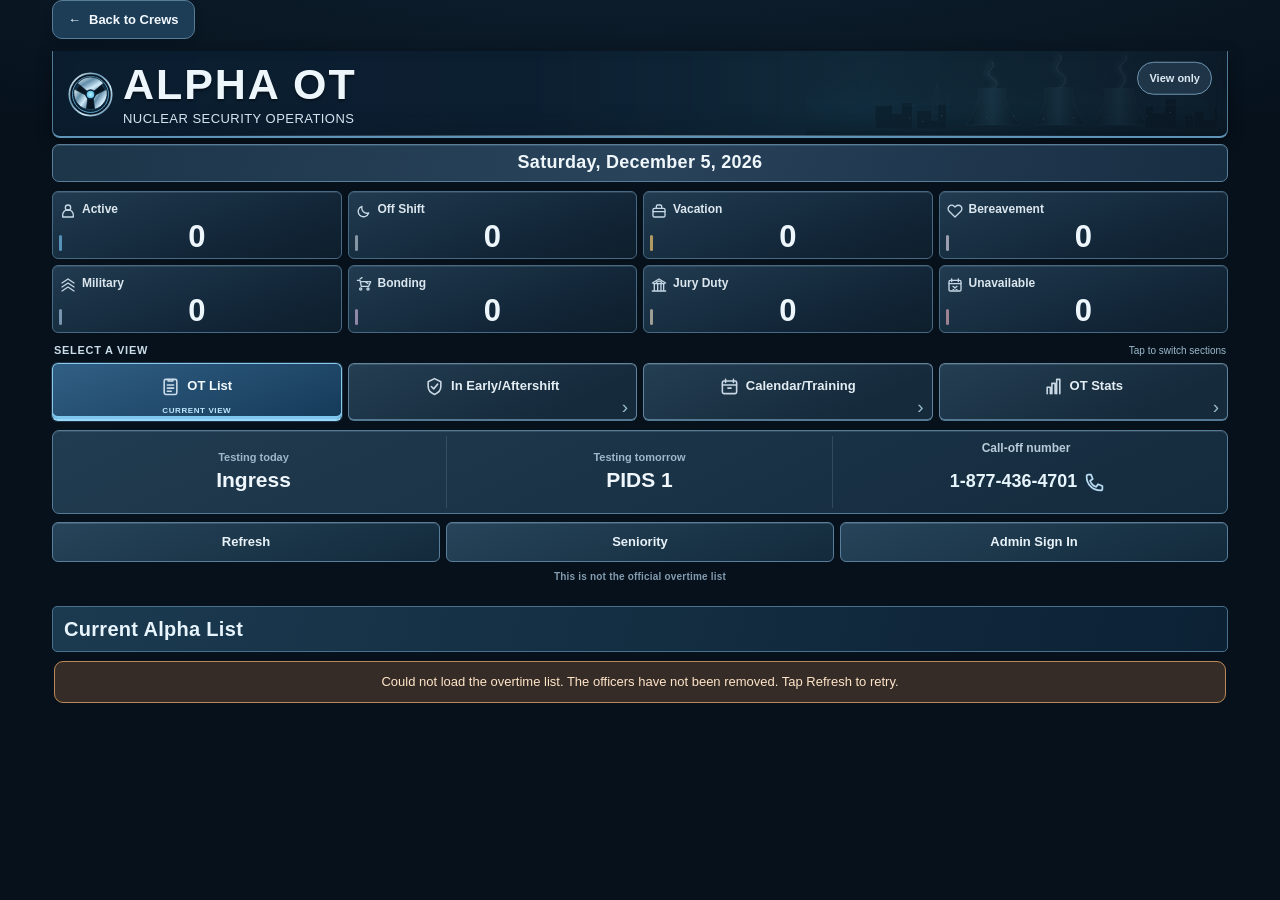
==== index.html @ 14cf7658 "Allow admin backdated full-block vacation correction from crew vacation editor" ====
<!doctype html><html lang="en"><head><meta charset="utf-8"><meta name="viewport" content="width=device-width,initial-scale=1,viewport-fit=cover"><meta http-equiv="Cache-Control" content="no-cache, no-store, must-revalidate"><meta http-equiv="Pragma" content="no-cache"><meta http-equiv="Expires" content="0"><meta name="theme-color" content="#0d141e"><meta name="color-scheme" content="dark"><meta name="apple-mobile-web-app-capable" content="yes"><meta name="apple-mobile-web-app-status-bar-style" content="black-translucent"><meta name="apple-mobile-web-app-title" content="Alpha OT"><title>Alpha OT</title><link rel="manifest" href="manifest.webmanifest?v=20261003-dark-training-v1"><link rel="icon" href="assets/favicon-32.png" type="image/png" sizes="32x32"><link rel="apple-touch-icon" href="assets/apple-touch-icon-180.png" sizes="180x180"><style>
:root{--bg:#f3f6fa;--surface:#fff;--line:#dbe3ec;--text:#172638;--muted:#64758a;--navy:#17324d;--blue:#205f91;--blue-soft:#e7f1f9;--green:#176c51;--green-soft:#e5f5ee;--amber:#916115;--amber-soft:#fff3dd;--red:#9b3540;--red-soft:#fdebed}
*{box-sizing:border-box}html{background:var(--bg)}body{margin:0;min-height:100vh;background:var(--bg);color:var(--text);font-family:-apple-system,BlinkMacSystemFont,"Segoe UI",Roboto,sans-serif;line-height:1.4}
.app{max-width:820px;margin:auto;padding:0 18px calc(56px + env(safe-area-inset-bottom))}
header{position:sticky;top:0;z-index:9;margin:0 -18px;padding:calc(17px + env(safe-area-inset-top)) 18px 15px;background:rgba(255,255,255,.96);border-bottom:1px solid var(--line);backdrop-filter:blur(14px)}
.head{display:flex;align-items:center;justify-content:space-between;gap:16px}.title,.brand{min-width:0}.brandTitle,h1{margin:0;font-size:23px;line-height:1.12;letter-spacing:-.035em;font-weight:760;color:var(--navy)}.sub{font-size:12px;color:var(--muted);margin-top:4px}.pill{flex:0 0 auto;padding:5px 10px;border:1px solid #cbdceb;border-radius:999px;background:#f0f6fb;color:#315875;font-size:12px;font-weight:650;white-space:nowrap}
.tools{display:flex;flex-wrap:wrap;gap:8px;margin-top:15px}button{border:1px solid transparent;border-radius:8px;padding:9px 13px;font-family:inherit;font-size:13px;font-weight:650;line-height:1.25;cursor:pointer;min-height:42px}button:focus-visible,input:focus-visible,select:focus-visible{outline:3px solid #82b6dd;outline-offset:2px}.dark{background:#fff;color:var(--navy);border-color:#ccd8e4}.dark:hover{background:#f2f6fa}.blue{background:var(--navy);color:white}.blue:hover{background:#244d72}.hidden{display:none!important}
.stats{display:grid;grid-template-columns:repeat(3,minmax(0,1fr));gap:10px;margin:20px 0 13px}.stat{background:var(--surface);border:1px solid var(--line);border-radius:11px;padding:13px 15px}.stat b{display:block;font-size:25px;line-height:1.15;font-weight:750;font-variant-numeric:tabular-nums}.stat span{display:block;margin-top:5px;color:var(--muted);font-size:12px;font-weight:600}
.note{margin:12px 0 19px;padding:11px 14px;background:#eaf1f7;border:1px solid #d6e3ee;border-radius:9px;color:#4d6378;font-size:13px;line-height:1.45}.section{margin:21px 2px 10px;color:#596d80;font-size:12px;font-weight:750;text-transform:uppercase;letter-spacing:.085em}
.card,.rowcard{background:var(--surface);border:1px solid var(--line);border-radius:11px;margin-bottom:9px;overflow:hidden;box-shadow:0 1px 2px #17324d0a}.main{display:grid;grid-template-columns:56px minmax(0,1fr);align-items:start;gap:14px;padding:15px}.num{width:48px;height:48px;display:grid;place-items:center;border-radius:9px;background:var(--blue-soft);color:var(--blue);font-size:20px;font-weight:750;font-variant-numeric:tabular-nums}.num.off{background:#eef1f4;color:#738292}.nameRow{display:flex;align-items:center;gap:7px;flex-wrap:wrap}.name{font-size:17px;font-weight:720;letter-spacing:-.012em}.badge{display:inline-block;padding:3px 8px;border-radius:5px;font-size:11px;font-weight:650}.active{background:var(--green-soft);color:var(--green)}.offshift,.unavailbadge{background:#eef1f4;color:#596b7a}.vacation{background:var(--amber-soft);color:var(--amber)}.powerbadge{background:#f1eaf6;color:#765583}.calledoffbadge{background:var(--red-soft);color:var(--red)}.meta{margin-top:6px;color:#45586b;font-size:13px}.date{margin-top:2px;color:var(--muted);font-size:12px}.powercard{border-left:3px solid #a885b5}.num.power{background:#f1eaf6;color:#765583}.power-ineligible,.temp-unavailable{background:#f8f9fb}.power-ineligible .name,.temp-unavailable .name{color:#627182}
.actions{padding:9px 15px;border-top:1px solid var(--line);background:#fbfcfe}.actions button{min-height:36px}.editor{display:none;padding:15px;border-top:1px solid var(--line);background:#f8fafc}.card.open .editor{display:block}label{display:block;margin:12px 0 6px;font-size:13px;font-weight:700}select,input{width:100%;padding:11px 12px;border:1px solid #c5d2df;border-radius:8px;background:#fff;color:var(--text);font-size:16px}.row,.twocol{display:flex;gap:8px;margin-top:15px}.row>*,.twocol>*{flex:1}
dialog{width:min(92vw,560px);max-height:85vh;overflow:auto;padding:0;border:1px solid var(--line);border-radius:12px;background:white;color:var(--text);box-shadow:0 20px 65px #132b4150}dialog::backdrop{background:#132b4170}.modal{padding:20px}.modal h2{margin:0 0 8px;font-size:21px}.help{color:var(--muted);font-size:13px;line-height:1.5}.error{color:var(--red);font-size:13px;margin-top:10px}.ok{color:var(--green);font-size:12px;font-weight:700}.toast{position:fixed;left:50%;bottom:24px;z-index:20;max-width:90vw;overflow:hidden;text-overflow:ellipsis;white-space:nowrap;transform:translateX(-50%);padding:10px 15px;border-radius:8px;background:var(--navy);color:#fff;box-shadow:0 8px 26px #132b4140;opacity:0;transition:opacity .2s}.toast.show{opacity:1}
@media(max-width:460px){.app{padding-left:12px;padding-right:12px}header{margin:0 -12px;padding-left:12px;padding-right:12px}.brandTitle,h1{font-size:21px}.tools{display:grid;grid-template-columns:repeat(3,minmax(0,1fr));gap:7px}.tools button{min-width:0;padding:8px 5px;font-size:12px}.stat{padding:11px 10px}.stat b{font-size:23px}.main{grid-template-columns:46px minmax(0,1fr);gap:10px;padding:13px 11px}.num{width:42px;height:42px;font-size:18px}.name{font-size:16px}}
@media(max-width:345px){.brandTitle,h1{font-size:19px}.pill{font-size:10px;padding:5px 7px}.tools button{font-size:11px}}

.activityTitle{margin-top:10px;color:var(--muted);font-size:11px;font-weight:750;text-transform:uppercase;letter-spacing:.07em}.activityLine{display:flex;gap:8px;align-items:baseline;margin-top:4px;font-size:13px}.activityLine time{flex:0 0 95px;color:var(--navy);font-weight:650}.activityLine span{color:#536476}.noActivity{margin-top:4px;color:var(--muted);font-size:13px}.scheduled{margin-top:9px;padding-top:8px;border-top:1px solid var(--line);color:var(--blue);font-size:12px;font-weight:650}.actions{display:flex;gap:8px;flex-wrap:wrap}.historyHead{display:flex;justify-content:space-between;align-items:flex-start;gap:12px}.historyHead button{flex:0 0 auto}.historyContent{max-height:53vh;overflow:auto;margin-top:15px;overscroll-behavior:contain}.historyItem{border:1px solid var(--line);border-radius:8px;padding:11px;margin-bottom:8px;background:#fafcfe;font-size:13px}.historyDate{display:flex;justify-content:space-between;align-items:center;gap:8px;margin-bottom:4px;font-weight:750;color:var(--navy)}.historyDetail{margin-top:5px;font-size:12px;color:var(--muted);line-height:1.5;overflow-wrap:anywhere}.historyContent h3{font-size:12px;text-transform:uppercase;letter-spacing:.06em;color:var(--muted);margin:17px 0 8px}.historyEmpty{padding:15px;color:var(--muted);font-size:13px}@media(max-width:460px){.activityLine{display:block}.activityLine time{display:inline;margin-right:7px}.historyHead{align-items:center}.historyHead button{padding:7px 9px}}

.reorderTools{display:flex;align-items:center;gap:5px;padding:6px 10px 0;justify-content:flex-end}.reorderTools button{min-height:32px;padding:4px 10px;font-size:13px}.dragHandle{touch-action:none;cursor:grab;min-width:90px}.dragHandle:active{cursor:grabbing}.card.dragging{opacity:.55;box-shadow:0 10px 28px #17324d33}.card.dropBefore{border-top:4px solid var(--blue)}.card.dropAfter{border-bottom:4px solid var(--blue)}.reorderTools button:disabled{opacity:.4;cursor:not-allowed}
.calloffLine{display:flex;align-items:center;flex-wrap:wrap;column-gap:9px;margin-top:8px;padding-top:6px;border-top:1px solid var(--line)}.calloffLine>a{display:inline-flex;align-items:center;min-height:44px;padding:4px 2px;color:var(--blue);font-size:15px;font-weight:750;text-decoration:underline;text-underline-offset:3px;white-space:nowrap}.calloffLine>a:focus-visible{outline:3px solid var(--blue);outline-offset:3px;border-radius:4px}

/* Centered, restrained title with a balanced right-side status badge. */
header .head{position:relative;display:flex;justify-content:center;align-items:center;min-height:48px;padding:0 90px}
header .head .title,header .head .brand{width:100%;min-width:0;text-align:center}
header .head .brandTitle{font-family:-apple-system,BlinkMacSystemFont,"Segoe UI",Roboto,sans-serif;font-size:clamp(21px,3.6vw,29px);line-height:1.15;font-weight:780;letter-spacing:-.035em;color:#e6edf7;text-wrap:balance}
header .head .sub{font-size:11px;letter-spacing:.055em;text-transform:uppercase;color:#98a9be;margin-top:5px}
header .head #topMode{position:absolute;right:0;top:50%;transform:translateY(-50%)}
@media(max-width:560px){header .head{display:flex;flex-direction:column;gap:9px;padding:0}header .head #topMode{position:static;transform:none;align-self:center}header .head .brandTitle{font-size:clamp(20px,5.2vw,25px)}}
</style><link rel="stylesheet" href="alpha-dark-v1.css"><link rel="stylesheet" href="alpha-hub-v1.css?v=20261024-testing-today-tomorrow-v2"><link rel="stylesheet" href="alpha-ieas-v1.css?v=20261106-alpha-ieas-all-status-move-v2"><link rel="stylesheet" href="alpha-ot-stats-v1.css?v=20261028-stats-v1"><link rel="stylesheet" href="alpha-ot-worked-podium-v1.css?v=20261028-worked-ytd-admin-v2"><link rel="stylesheet" href="alpha-command-v1.css?v=20261104-no-ghost-edge-v11" data-alpha-command-theme><link rel="stylesheet" href="alpha-executive-v1.css?v=20261104-clear-tabs-v2" data-alpha-executive-theme><link rel="stylesheet" href="alpha-bottom-nav-v1.css?v=20261112-crews-in-dock-v1" data-alpha-bottom-nav-theme><style>
.alpha-monthly-summary{margin:13px auto 0;padding:12px;border:1px solid var(--line);border-radius:11px;background:#0d141e45;max-width:620px}
.alpha-monthly-summary-heading{text-align:center;display:flex;flex-direction:column;align-items:center;gap:3px}
.alpha-monthly-summary-heading h2{margin:0;color:var(--text);font-size:13px;font-weight:740;letter-spacing:.015em}
#alphaMTDMonth{color:var(--muted);font-size:11px}
.alpha-monthly-metrics{display:grid;grid-template-columns:repeat(3,minmax(0,1fr));gap:8px;margin-top:11px}
.alpha-monthly-metric{padding:10px 5px;border:1px solid var(--line);border-radius:9px;background:#0d141e45;text-align:center}
.alpha-monthly-metric strong{display:block;font-size:clamp(22px,3.7vw,27px);font-weight:780;line-height:1.15;font-variant-numeric:tabular-nums;color:var(--text)}
.alpha-monthly-metric:nth-child(2) strong{color:#8ac5ed}
.alpha-monthly-metric:nth-child(3) strong{color:#a7dfca}
.alpha-monthly-metric span{display:block;margin-top:5px;font-size:10px;line-height:1.3;color:var(--muted)}
@media(max-width:420px){.alpha-monthly-summary{padding:10px}.alpha-monthly-metrics{gap:7px}.alpha-monthly-metric{padding:9px 3px}}
.removeOfficerBtn{color:#f4c8c8!important;border-color:#81484e!important;background:#342127!important}.removeOfficerBtn:hover{background:#48272e!important}
.nameChangeRow{display:flex;justify-content:flex-end;margin-top:10px;padding-top:10px;border-top:1px solid var(--line)}
.nameChangeRow button{min-height:34px;padding:6px 12px;font-size:12px;font-weight:650;background:transparent;border:1px solid var(--line);color:var(--muted);border-radius:7px}
.nameChangeRow button:hover,.nameChangeRow button:focus-visible{background:var(--raised,#f3f6fa);color:var(--text)}
#renameDlg .row{margin-top:18px}


/* Vacation scheduling: consistent with the dark OT editing surface */
.editor .vacationDayEditor{margin:13px 0 0!important;padding:13px!important;border:1px solid #52758f!important;border-radius:10px!important;background:linear-gradient(145deg,#1b3448,#13283b 85%)!important;box-shadow:inset 0 1px 0 #e4f5ff15!important;color:#eaf5fc!important}
.vacationEditorHead{display:flex;justify-content:space-between;align-items:baseline;flex-wrap:wrap;gap:3px 9px;margin:0 0 10px}
.vacationEditorHead strong{color:#eef7ff!important;font-weight:760;font-size:14px}
.vacationEditorHead small{color:#b0c9dc!important;font-weight:560;font-size:11px}
.vacationAddRow{display:flex;gap:8px;align-items:flex-end}
.editor .vacationAddRow .vacationWorkLabel{margin:0!important;min-width:0;flex:1;color:#c9deeb!important;font-size:12px!important;font-weight:670}
.editor .vacationAddRow input[type=date]{display:block;width:100%;min-width:0;height:43px;min-height:43px;margin:5px 0 0!important;padding:7px 9px!important;border:1px solid #65849b!important;border-radius:8px!important;background:#0c2132!important;color:#f5fbff!important;font-size:15px!important;color-scheme:dark}
.editor .vacationAddRow button{flex:0 0 auto;min-height:43px;height:43px;padding:8px 12px!important;border:1px solid #5996c1!important;border-radius:8px!important;background:#245e86!important;color:#fff!important;font-size:13px!important;font-weight:700!important;white-space:nowrap}
.editor .vacationAddRow button:hover{background:#3379a5!important}
.vacationEditorSection{margin:12px 0 0}
.vacationEditorSection.existing{border-top:1px solid #48677e;padding-top:10px}
.vacationSectionTitle{font-size:11px!important;font-weight:740!important;letter-spacing:.025em;color:#bad5e7!important}
.vacationPills{display:flex;flex-wrap:wrap;gap:7px;margin:7px 0 0}
.editor .vacationPill{max-width:100%;display:inline-flex;align-items:center;gap:8px;padding:5px 7px 5px 11px;border:1px solid #567b96!important;border-radius:99px!important;background:#284b64!important;color:#ecf7ff!important;font-size:12px!important;font-variant-numeric:tabular-nums}
.editor .vacationPill button{display:grid;place-items:center;flex:0 0 26px;width:26px;min-width:26px;height:26px;min-height:26px;margin:0;padding:0!important;border:0!important;border-radius:50%!important;background:#173448!important;color:#e7f5ff!important;font-size:17px!important;font-weight:500!important;line-height:1!important}
.editor .vacationPill button:hover{background:#80394a!important;color:#fff!important}
.editor .vacationEmpty{font-size:12px!important;color:#a5bdcf!important;line-height:1.45}
.editor .vacationRuleNote{margin:12px 0 0;padding:9px 10px;border-left:3px solid #73b5dc;border-radius:7px;background:#0c2132!important;color:#d0e2ef!important;font-size:12px!important;line-height:1.45}
.vacationbadge{background:#263f54;color:#d8edfa}.vacation-void{background:#132739}.vacation-void .num.off{opacity:.75}
@media(max-width:390px){.editor .vacationDayEditor{padding:10px!important}.vacationAddRow{gap:6px}.editor .vacationAddRow button{padding:7px 9px!important;font-size:12px!important}}

#authDlg .authAssistance{display:flex;gap:10px;flex-wrap:wrap;margin-top:10px}
#authDlg .authAssistance button{border:0;background:transparent;color:var(--blue,#216ca5);text-decoration:underline;text-underline-offset:2px;font-size:13px;padding:6px 0;cursor:pointer}
#accountHelpDlg .authHelpStatus{min-height:18px;font-size:13px;margin-top:12px;line-height:1.5}

/* Explicit connection state: do not imply an empty roster while loading fails. */
.rosterLoadState{margin:9px 2px 12px;padding:11px 12px;border:1px solid #52748b;border-radius:9px;
  background:#193246;color:#d4e7f5;font-size:13px;line-height:1.4;text-align:center}
.rosterLoadState[data-state="ready"]{display:none!important}
.rosterLoadState[data-state="error"]{border-color:#bb8857;background:#352c27;color:#ffe5c8}

.ojtRuleNote{padding:9px 12px;margin:9px 0;border:1px solid #527a8f;border-left:3px solid #73b9cb;background:#163247;color:#c7e4f2;font-size:12px;line-height:1.45;border-radius:7px}

/* Braidwood Security Overtime: top-of-page return navigation. */
header .crewHomeNav{display:flex;align-items:center;justify-content:flex-start;margin:0 0 12px;padding:0}
header .crewHomeLink{display:inline-flex;align-items:center;justify-content:center;gap:8px;min-height:39px;padding:9px 15px;border:1px solid #577c98;border-radius:10px;background:#1d3d57;color:#f3f9fe!important;text-decoration:none!important;font-size:13px;font-weight:750;line-height:1.2;box-shadow:0 2px 9px #0002;transition:background .15s,border-color .15s}
header .crewHomeLink:hover{background:#2a5675;border-color:#86b3cd}
header .crewHomeLink:focus-visible{outline:3px solid #98d2ef;outline-offset:3px}
@media(max-width:560px){header .crewHomeNav{justify-content:center;margin-bottom:13px}header .crewHomeLink{width:min(100%,240px)}}

/* On phones the crew selector lives in the fixed five-item bottom dock.
   Keep the original top link for desktop only. */
@media(max-width:700px){.app>header .crewHomeNav{display:none!important}}
</style></head><body><div class="app"><header><nav class="crewHomeNav" aria-label="Return to Braidwood Security Overtime"><a class="crewHomeLink" href="braidwood/"><span aria-hidden="true">←</span> Back to Crews</a></nav><div class="head"><div class="title"><div class="brand"><h1 class="brandTitle">Alpha Crew Overtime</h1><div class="sub">Overtime rotation and crew scheduling</div></div></div><div id="topMode" class="pill">View only</div></div><section class="infoHub" aria-label="Alpha OT information hub">
  <div class="hubHeading"><span id="alphaHubDate" class="hubDate" role="status" aria-live="off">Loading date…</span></div>
  <div class="hubGrid">
    <div class="hubTesting" role="group" aria-label="Today's testing">
      
      <div class="hubTestingRow"><span class="hubLabel">Testing today</span><strong id="alphaTestingType" role="status" aria-live="polite">Loading…</strong></div>
      <div class="hubTestingRow"><span class="hubLabel">Testing tomorrow</span><strong id="alphaTestingTomorrow">Loading…</strong></div>
    </div>
    <div class="hubCalloff">
      <div class="hubLabel">Call-off number</div>
      <a id="calloffPhone" href="tel:+18774364701" aria-label="Call the call-off number, 1-877-436-4701">1-877-436-4701<span aria-hidden="true">↗</span></a>
      <div class="hubDetail">Tap to call</div>
    </div>
  </div>
<div class="stats"><div class="stat"><b id="ac">0</b><span>Active</span></div><div class="stat"><b id="oc">0</b><span>Off Shift</span></div><div class="stat"><b id="vc">0</b><span>Vacation</span></div></div>
<div class="hubNotice" id="viewerNote">This is not the official overtime list</div>
<nav class="tools" aria-label="Alpha OT actions"><button class="dark" onclick="loadAll()">Refresh</button><button type="button" class="dark" onclick="openSeniority()">Seniority</button><button class="dark" id="authBtn" onclick="openAuth()">Admin Sign In</button><button class="dark hidden" id="addBtn" onclick="openNewOfficer()">+ Add Officer</button><button class="dark hidden" id="accessBtn" onclick="openAccess()">Manage Access</button><button class="dark hidden" id="signoutBtn" onclick="signOut()">Sign Out</button></nav>
</section></header><div class="section">Current Alpha List</div><div id="rosterLoadState" class="rosterLoadState" data-state="loading" role="status" aria-live="polite">Loading the live overtime list…</div><div id="list"></div></div>
<dialog id="authDlg"><div class="modal"><h2>Admin Sign In</h2><div class="help">Sign in with your Alpha OT account. New accounts start as Viewer unless an Admin promotes them.</div><label>Email</label><input id="email" type="email" autocomplete="email" placeholder="you@example.com"><label>Password</label><input id="password" type="password" autocomplete="current-password" placeholder="At least 6 characters"><div id="authMsg" class="error"></div><div class="row"><button class="dark" onclick="authDlg.close()">Cancel</button><button class="blue" onclick="signIn()">Sign In</button></div><div class="row"><button class="dark" onclick="signUp()">Create Account</button></div><div class="authAssistance"><button type="button" onclick="openAccountHelp('recover')">Forgot Password?</button><button type="button" onclick="openAccountHelp('confirmation')">Confirmation link not working?</button></div></div></dialog><dialog id="accountHelpDlg" aria-labelledby="accountHelpTitle"><div class="modal">
<h2 id="accountHelpTitle">Reset password</h2>
<p id="accountHelpDescription" class="help"></p>
<label for="accountHelpEmail">Account email</label>
<input id="accountHelpEmail" type="email" autocomplete="email" placeholder="you@example.com">
<p id="accountHelpStatus" class="authHelpStatus" role="status" aria-live="polite"></p>
<div class="row"><button type="button" class="dark" onclick="accountHelpDlg.close()">Close</button><button id="accountHelpSubmit" type="button" class="blue" onclick="sendAccountHelpLink()">Send Link</button></div>
</div></dialog>
<dialog id="addDlg"><div class="modal"><h2>Add Officer</h2><label for="newMode">Officer entry type</label><select id="newMode" onchange="syncNewOfficerForm()"><option value="Initial">New hire (Initial)</option><option value="Transfer">Transfer from another crew</option></select><label for="newName">Name</label><input id="newName" autocomplete="off"><label for="newStatus">Status</label><select id="newStatus" onchange="syncNewOfficerForm()"><option>Active</option><option>Off Shift</option></select><div id="newInitialOptions"><label for="newEvent">Starting event</label><select id="newEvent" disabled><option value="Initial" selected>Initial</option></select><label for="newDate">Date added to OT list</label><input id="newDate" type="date"><div class="help">New hires start at the bottom. New hires added together are ordered alphabetically by last name.</div></div><div id="newTransferOptions" class="hidden"><label for="newTransferEvent">Previous crew's qualifying event</label><select id="newTransferEvent"><option>Required OT</option><option>Volunteer OT</option><option>Training</option><option>Vacation Return</option></select><label for="newTransferDate">Qualifying event date</label><input id="newTransferDate" type="date"><label for="newPlacement">Place transfer relative to</label><select id="newPlacement"></select><label for="newPlacementSide">Position</label><select id="newPlacementSide"><option value="after">Directly below</option><option value="before">Directly above</option></select><label for="newTransferCall">Call number (optional)</label><input id="newTransferCall" type="number" min="1" max="9999" inputmode="numeric" placeholder="e.g. 89"><div class="help">This records the previous crew's qualifying event as a baseline only. It does not create an Alpha OT or Training assignment, and the selected placement does not drop anyone on the rotation.</div></div><div class="row"><button class="dark" onclick="addDlg.close()">Cancel</button><button class="blue" onclick="addOfficer()">Add Officer</button></div></div></dialog>
<dialog id="accessDlg"><div class="modal"><h2>Manage Access</h2><div class="help">New accounts start as Viewer. Promote only people you want to change the live overtime list.</div><div id="accessList" style="display:grid;gap:10px;margin-top:14px"></div><div id="accessMsg" class="error"></div><div class="row"><button class="dark" onclick="accessDlg.close()">Close</button></div></div></dialog><dialog id="historyDlg" aria-labelledby="historyTitle"><div class="modal"><div class="historyHead"><div><h2 id="historyTitle">60-Day History</h2><div id="historyRange" class="help"></div></div><button class="dark" onclick="historyDlg.close()">Close</button></div><label for="historyFilter">Show</label><select id="historyFilter" onchange="renderHistory()"><option value="all">All activity</option><option value="ot">OT only</option><option value="training">Training</option><option value="reversed">Reversed / canceled</option><option value="admin">Administrative changes</option></select><div id="historyContent" class="historyContent" aria-live="polite">Loading history…</div></div></dialog><dialog id="renameDlg" aria-labelledby="renameDlgTitle"><div class="modal">
<h2 id="renameDlgTitle">Change Officer Name</h2>
<p id="renameCurrentName" class="help"></p>
<label for="renameInput">New name</label><input id="renameInput" type="text" maxlength="80" autocomplete="off" spellcheck="false" onkeydown="if(event.key==='Enter'){event.preventDefault();saveOfficerName()}">
<div id="renameFeedback" class="error" role="status" aria-live="polite"></div>
<div class="row"><button type="button" class="blue" id="renameSaveBtn" onclick="saveOfficerName()">Save Name</button><button type="button" class="dark" onclick="renameDlg.close()">Cancel</button></div>
</div></dialog><div id="toast" class="toast"></div>
<script>
const APP_BUILD='20261112-switch-crews-v1';
const OT_CREW='alpha';
try{localStorage.removeItem('ot_block_target_'+OT_CREW)}catch{}
let historyOfficerId=null,historyData=null,historyNonce=0;
function clearHistory(){historyNonce++;historyOfficerId=null;historyData=null;if(historyDlg.open)historyDlg.close();historyContent.textContent='';historyRange.textContent=''}
historyDlg.addEventListener('close',()=>{historyNonce++;historyOfficerId=null;historyData=null;historyContent.textContent='' });
async function openHistory(id){if(role!=='admin')return;historyOfficerId=id;historyFilter.value='all';historyTitle.textContent='60-Day History';historyRange.textContent='';historyContent.textContent='Loading history…';historyDlg.showModal();await fetchHistory(id)}
async function fetchHistory(id){const nonce=++historyNonce,token=session?.access_token;try{let d=await api('/rest/v1/rpc/alpha_officer_history',{method:'POST',body:JSON.stringify({p_officer_id:id})});if(nonce!==historyNonce||role!=='admin'||session?.access_token!==token||historyOfficerId!==id||!historyDlg.open)return;historyData=d;historyTitle.textContent=d.name+' · 60-Day History';historyRange.textContent=d.crew+' Crew • '+fmt(d.from)+' – '+fmt(d.through);renderHistory()}catch(e){if(nonce!==historyNonce||!historyDlg.open)return;historyData=null;historyContent.textContent='Unable to load history: '+e.message}}
function stamp(s){return s?new Date(s).toLocaleString(undefined,{dateStyle:'medium',timeStyle:'short'}):'Not recorded'}
function eventLabel(e){if(e.baseline)return esc(e.action_type)+' · Baseline / imported starting record';if(e.action_type==='Volunteer OT'||e.action_type==='Required OT')return 'Recorded '+esc(e.action_type);return esc(e.action_type)}
function auditSummary(a){const before=a.before||{},after=a.after||{};if(a.action==='Manual list reorder')return `Position ${esc(before.group_position)} → ${esc(after.group_position)}${before.eligible_number&&after.eligible_number?` · Eligible #${esc(before.eligible_number)} → #${esc(after.eligible_number)}`:''}`;const fields=['status','event_date','action_type','reversed','rotation_sort_at','base_order','vacation_return_date','called_off_date','temporarily_unavailable','temporarily_unavailable_date','baseline_event_type','baseline_event_date'];let diffs=fields.filter(k=>JSON.stringify(before[k])!==JSON.stringify(after[k])).map(k=>`${k.replaceAll('_',' ')}: ${esc(String(before[k]??'—'))} → ${esc(String(after[k]??'—'))}`);return diffs.length?diffs.join('<br>'):esc(a.operation+' '+a.source)}
function renderHistory(){if(!historyData)return;let d=historyData,f=historyFilter.value,ev=(d.events||[]).filter(e=>f==='all'||(f==='ot'&&['Volunteer OT','Required OT'].includes(e.action_type))||(f==='training'&&e.action_type==='Training')||(f==='reversed'&&e.reversed)),changes=(f==='all'||f==='admin')?(d.administrative_changes||[]):[];let html='';if(f!=='admin'){html+=ev.map(e=>`<article class="historyItem"><div class="historyDate">${esc(fmt(e.event_date))}<span class="badge ${e.reversed?'calledoffbadge':'active'}">${e.reversed?'Reversed / canceled':'Valid recorded entry'}</span></div><div>${eventLabel(e)}</div>${e.reversed?`<div class="help">${esc(e.reversal_reason||'Reversed — reason not recorded')}</div>`:''}<div class="historyDetail">Entered: ${esc(stamp(e.created_at))} · By: ${esc(e.entered_by||'Not recorded')}${e.reversed?`<br>Reversed: ${esc(stamp(e.reversed_at))}`:''}</div></article>`).join('');if((f==='all'||f==='reversed')&&(d.upcoming||[]).length){let future=d.upcoming.filter(e=>f==='all'||e.reversed);if(future.length)html+='<h3>Upcoming / Scheduled</h3>'+future.map(e=>`<article class="historyItem"><div class="historyDate">${esc(fmt(e.event_date))}</div><div>${e.reversed?'Canceled assignment':'Scheduled'} • ${esc(e.action_type)}</div>${e.reversed?`<div class="help">${esc(e.reversal_reason||'Reversed — reason not recorded')}</div>`:''}</article>`).join('')}}if(changes.length){html+='<h3>Administrative changes</h3>'+changes.map(a=>`<article class="historyItem"><div class="historyDate">${esc(stamp(a.at))}</div><div>${esc(a.action||a.operation+' '+a.source)}</div><div class="historyDetail">By: ${esc(a.actor||'Not recorded')}</div><div class="historyDetail">${auditSummary(a)}</div></article>`).join('')}historyContent.innerHTML=html||'<div class="historyEmpty">No recorded activity in the last 60 days for this filter.</div>'}
const U='https://hvihhsrhoqbbhkobayhx.supabase.co',K='sb_publishable_XrolNcWigiHLyj_96h7TmA_306hd00Y';let officers=[],reorderBusy=false,drag=null,session=JSON.parse(localStorage.getItem('alpha_session')||'null'),role='viewer';const isoLocal=d=>{let y=d.getFullYear(),m=String(d.getMonth()+1).padStart(2,'0'),x=String(d.getDate()).padStart(2,'0');return y+'-'+m+'-'+x},today=()=>isoLocal(new Date()),alphaWorks=s=>{let a=Date.UTC(2026,8,12),[y,m,d]=s.split('-').map(Number),n=Math.floor((Date.UTC(y,m-1,d)-a)/86400000),i=((n%14)+14)%14;return [0,1,2,5,6,10,11].includes(i)},powerAvailability=()=>{let now=new Date(),dow=now.getDay(),delta=dow===6?-1:dow===0?-2:5-dow,friday=new Date(now.getFullYear(),now.getMonth(),now.getDate()+delta),sat=new Date(friday.getFullYear(),friday.getMonth(),friday.getDate()+1),sun=new Date(friday.getFullYear(),friday.getMonth(),friday.getDate()+2),weekendAlphaWorks=alphaWorks(isoLocal(sat))||alphaWorks(isoLocal(sun));return weekendAlphaWorks?{label:'Available: Friday only',available:true}:{label:'Available: Friday, Saturday & Sunday',available:true}},eligible=o=>{let tempUnavailable=o.temporarily_unavailable&&o.temporarily_unavailable_date===today();if(o.status!=='Active'||tempUnavailable||o.vacation_unavailable)return false;if(o.crew==='Power')return powerAvailability().available;return true},fmt=s=>{if(!s)return'';let[y,m,d]=s.split('-').map(Number);return new Date(y,m-1,d).toLocaleDateString(undefined,{month:'short',day:'numeric',year:'numeric'})},esc=s=>String(s??'').replace(/[&<>"']/g,c=>({'&':'&amp;','<':'&lt;','>':'&gt;','"':'&quot;',"'":'&#039;'}[c]));function openSeniority(){window.location.assign('https://morrissey529-ship-it.github.io/Alphaot/seniority.html')}function toast(m){let t=document.getElementById('toast');t.textContent=m;t.classList.add('show');clearTimeout(window.tt);window.tt=setTimeout(()=>t.classList.remove('show'),2200)}function headers(auth=true){let h={'apikey':K,'Content-Type':'application/json'};h.Authorization='Bearer '+(auth&&session?.access_token?session.access_token:K);return h}async function api(path,opt={}){let r=await fetch(U+path,{...opt,headers:{...headers(opt.auth!==false),...(opt.headers||{})}}),txt=await r.text(),data;try{data=txt?JSON.parse(txt):null}catch{data=txt}if(!r.ok)throw new Error(data?.msg||data?.message||data?.error_description||data?.hint||('HTTP '+r.status));return data}async function loadRole(){let oldRole=role;role='viewer';if(!session?.access_token)return refreshMode();try{let p=await api('/rest/v1/profiles?select=role&id=eq.'+encodeURIComponent(session.user.id));if(p?.[0]?.role)role=p[0].role}catch(e){session=null;localStorage.removeItem('alpha_session')}refreshMode();if(oldRole!==role)render()}
function otShiftISO(iso,n){
 const d=new Date(iso+'T12:00:00Z');
 d.setUTCDate(d.getUTCDate()+n);
 return d.toISOString().slice(0,10);
}
// OT numbering automatically references the next off-duty block.
function automaticOTTargetDate(){
 for(let offset=0;offset<14;offset++){
   const candidate=otShiftISO(today(),offset);
   if(!alphaWorks(candidate))return candidate;
 }
 return today();
}
function getOTTargetDate(){return automaticOTTargetDate();}

function refreshMode(){if(role!=='admin')clearHistory();let edit=role==='admin'||role==='editor';topMode.textContent=role==='admin'?'Admin':role==='editor'?'Editor':'View only';authBtn.classList.toggle('hidden',!!session);signoutBtn.classList.toggle('hidden',!session);addBtn.classList.toggle('hidden',role!=='admin');accessBtn.classList.toggle('hidden',role!=='admin');viewerNote.textContent=role==='admin'&&!navigator.onLine?'Offline — connect to save a reorder.':edit?'You are signed in as '+role+'. Changes save to the shared live list.':'This is not the official overtime list'}function openAuth(){authMsg.textContent='';authDlg.showModal()}
const ACCOUNT_EMAIL_CALLBACK="https://morrissey529-ship-it.github.io/Alphaot/account.html";
let accountHelpMode='recover';
function openAccountHelp(mode){
 accountHelpMode=mode==='confirmation'?'confirmation':'recover';
 const dlg=document.getElementById('accountHelpDlg');
 document.getElementById('accountHelpTitle').textContent=accountHelpMode==='recover'?'Forgot Password':'Resend Confirmation Email';
 document.getElementById('accountHelpDescription').textContent=accountHelpMode==='recover'
   ?'Enter the email used to register. You will receive a secure link to choose a new password.'
   :'If the original confirmation link failed or expired, request a new one. If your account is already confirmed, use Forgot Password instead.';
 document.getElementById('accountHelpEmail').value=document.getElementById('email').value.trim();
 document.getElementById('accountHelpStatus').textContent='';
 document.getElementById('accountHelpSubmit').disabled=false;
 if(document.getElementById('authDlg').open)document.getElementById('authDlg').close();
 dlg.showModal();
 document.getElementById('accountHelpEmail').focus();
}
async function sendAccountHelpLink(){
 const dlg=document.getElementById('accountHelpDlg');
 if(!dlg.open)return;
 const inp=document.getElementById('accountHelpEmail');
 const msg=document.getElementById('accountHelpStatus');
 const btn=document.getElementById('accountHelpSubmit');
 const e=inp.value.trim();
 if(!e||!inp.checkValidity()){msg.textContent='Enter a valid email address.';return}
 if(btn.disabled)return;btn.disabled=true;msg.textContent='Requesting secure email…';
 try{
   const endpoint=accountHelpMode==='recover'?'/auth/v1/recover':'/auth/v1/resend';
   const payload=accountHelpMode==='recover'?{email:e}:{email:e,type:'signup'};
   await api(endpoint+'?redirect_to='+encodeURIComponent(ACCOUNT_EMAIL_CALLBACK),
     {method:'POST',auth:false,body:JSON.stringify(payload)});
   msg.textContent=accountHelpMode==='recover'
     ?'If this email has an account, check for a password-reset link. Use the newest link once.'
     :'If confirmation is still needed, check for a new confirmation email. Use the newest link once.';
 }catch(err){
   const s=String(err?.message||'Unable to send email');
   msg.textContent=/rate limit|too many/i.test(s)?'Too many requests. Try again later.'
     :accountHelpMode==='confirmation'&&/already|confirm/i.test(s)
       ?'This account may already be confirmed. Use Forgot Password to get access.'
       :'Could not send the link: '+s;
 }finally{btn.disabled=false}
}

async function signUp(){authMsg.textContent='';try{let d=await api('/auth/v1/signup?redirect_to='+encodeURIComponent(ACCOUNT_EMAIL_CALLBACK),{method:'POST',auth:false,body:JSON.stringify({email:email.value.trim(),password:password.value})});if(d.access_token){session=d;localStorage.setItem('alpha_session',JSON.stringify(session));authDlg.close();await loadRole();await loadAll();toast('Account created')}else{authMsg.textContent='Account created. Check your email to confirm it, then come back and sign in. New accounts start as Viewer.'}}catch(e){authMsg.textContent=e.message}}async function signIn(){authMsg.textContent='';try{let d=await api('/auth/v1/token?grant_type=password',{method:'POST',auth:false,body:JSON.stringify({email:email.value.trim(),password:password.value})});session=d;localStorage.setItem('alpha_session',JSON.stringify(session));authDlg.close();await loadRole();await loadAll();toast('Signed in')}catch(e){authMsg.textContent=e.message}}function signOut(){clearHistory();session=null;role='viewer';localStorage.removeItem('alpha_session');refreshMode();render();loadAll();toast('Signed out')}let rosterRequest=null;
let rosterLoaded=false;
let vacationCheckBusy=false;
let vacationCheckAttemptAt=0;
function rosterLoadingState(state){
 const el=document.getElementById('rosterLoadState');
 if(!el)return;
 el.dataset.state=state;
 if(state==='loading'){
   el.textContent='Loading the live overtime list…';
 }else if(state==='error'){
   el.textContent=rosterLoaded
     ?'Connection interrupted. Showing the last loaded list; tap Refresh to retry.'
     :'Could not load the overtime list. The officers have not been removed. Tap Refresh to retry.';
 }else{
   el.textContent='';
 }
 if(!rosterLoaded&&(state==='loading'||state==='error')){
   for(const id of ['ac','oc','vc','bc','mc','bnc','jc','uc']){
     const node=document.getElementById(id);
     if(node)node.textContent='—';
   }
 }
}
function runVacationCheckAfterRoster(){
 // A completed vacation block needs processing only once per day per browser.
 // Never hold the read-only roster behind this potentially slow write operation.
 if(vacationCheckBusy||!rosterLoaded)return;
 const key='ot_vacation_processed_'+OT_CREW+'_'+today();
 try{if(localStorage.getItem(key)==='done')return}catch{}
 if(Date.now()-vacationCheckAttemptAt<15*60*1000)return;
 vacationCheckAttemptAt=Date.now();
 vacationCheckBusy=true;
 api('/rest/v1/rpc/process_vacation_returns',{method:'POST',auth:false,body:'{}'})
 .then(result=>{
   try{localStorage.setItem(key,'done')}catch{}
   // Full-block drops need an immediate refresh. Other automatic status
   // changes will appear on the existing 30-second auto-refresh.
   if(Number(result)>0&&!document.hidden)loadAll();
 })
 .catch(()=>{/* Retry later; do not hide an otherwise valid roster. */})
 .finally(()=>{vacationCheckBusy=false});
}
async function loadAll(){
 if(reorderBusy||drag)return;
 if(rosterRequest)return rosterRequest;
 if(!rosterLoaded)rosterLoadingState('loading');
 rosterRequest=(async()=>{
   try{
     // A stalled cellular or server request must not hold the roster in
     // "Loading…" forever. Previous successful data is kept on refresh failure.
     const controller=new AbortController();
     const timeout=setTimeout(()=>controller.abort(),15000);
     let fresh;
     try{
       fresh=await api('/rest/v1/rpc/alpha_list_summary_for_block',{
         method:'POST',auth:true,body:JSON.stringify({p_target_date:getOTTargetDate()}),
         signal:controller.signal
       });
     }finally{
       clearTimeout(timeout);
     }
     if(!Array.isArray(fresh))throw Error('Invalid overtime list response');
     officers=fresh;
     rosterLoaded=true;
     render();
     rosterLoadingState('ready');
     if(historyDlg.open&&historyOfficerId&&role==='admin'){
       try{await fetchHistory(historyOfficerId)}catch{/* History errors must not hide the OT list. */}
     }
   }catch(error){
     rosterLoadingState('error');
     // Preserve any previously loaded roster instead of replacing it with zeroes.
     console.warn('OT list unavailable:',error?.name==='AbortError'?'The request timed out':String(error?.message||error));
   }
 })();
 try{await rosterRequest}finally{rosterRequest=null}
 if(rosterLoaded)runVacationCheckAfterRoster();
}
function recentHTML(o){let items=o.recent_activity||[];if(!items.length)return '<div class="noActivity">No recorded activity</div>';return items.map(x=>`<div class="activityLine"><time>${esc(fmt(x.date))}</time><span>${esc((x.types||[]).join(' · '))}</span></div>`).join('')}
function render(){let act=officers.filter(o=>o.status==='Active'),vac=officers.filter(o=>o.status==='Vacation'),off=officers.filter(o=>o.status!=='Active'&&o.status!=='Vacation');list.innerHTML='';let n=0,edit=role==='admin'||role==='editor';for(let o of officers){let el=eligible(o),idx=officers.indexOf(o),canUp=validMove(idx,idx-1),canDown=validMove(idx,idx+1);if(el)n++;let tempUnavailable=o.temporarily_unavailable&&o.temporarily_unavailable_date===today();let futureVacation=!!o.vacation_unavailable;let isPower=o.crew==='Power',pAvail=isPower?powerAvailability():null,cls=o.status==='Active'?'active':o.status==='Vacation'?'vacation':'offshift';let statusLine=o.status==='OJT'?'On-the-job training · unavailable for OT / IE-AS':(o.status==='Active'&&o.display_event_type==='Initial'?'Initial · at the bottom of the eligible rotation':(o.status==='Vacation'&&o.vacation_return_date?'Vacation • returns '+fmt(o.vacation_return_date):(futureVacation&&o.status==='Active'?'Not eligible for the next OT / IE-AS block':(isPower&&o.status==='Active'?pAvail.label:''))));let c=document.createElement('div');c.className='card'+(isPower?' powercard':'')+(isPower&&o.status==='Active'&&!el&&!tempUnavailable?' power-ineligible':'')+(tempUnavailable?' temp-unavailable':'')+(futureVacation?' vacation-void':'');c.id='c-'+o.id;c.dataset.id=o.id;c.innerHTML=`${role==='admin'&&(canUp||canDown)?`<div class="reorderTools"><button type="button" class="dark" aria-label="Move ${esc(o.name)} up" ${!canUp||!navigator.onLine?'disabled':''} onclick="moveStep('${o.id}',-1)">↑</button><button type="button" class="dark" aria-label="Move ${esc(o.name)} down" ${!canDown||!navigator.onLine?'disabled':''} onclick="moveStep('${o.id}',1)">↓</button><button type="button" class="dark dragHandle" aria-label="Drag ${esc(o.name)} to reorder" ${!navigator.onLine?'disabled':''} onpointerdown="startDrag(event,'${o.id}')">☰ Move</button></div>`:''}<div class="main"><div class="num ${el?'':'off'} ${isPower?'power':''}">${el?n:'–'}</div><div><div class="nameRow"><div class="name">${esc(o.name)}</div>${isPower?`<div class="badge powerbadge">Power Crew</div>`:''}${tempUnavailable?`<div class="badge unavailbadge">Unavailable Today</div>`:''}${futureVacation?`<div class="badge vacationbadge">Upcoming Vacation</div>`:''}${o.called_off_date?`<div class="badge calledoffbadge">Called Off ${o.called_off_event_type==='Training'?'Training':'OT'} Day • ${esc(fmt(o.called_off_date))}</div>`:''}<div class="badge ${cls}">${esc(o.status)}</div></div>${statusLine?`<div class="meta">${esc(statusLine)}</div>`:''}<div class="activityTitle">Recent Activity</div>${recentHTML(o)}${o.upcoming?`<div class="scheduled">Scheduled • ${esc(fmt(o.upcoming.date))} — ${esc(o.upcoming.type)}</div>`:''}</div></div>${edit?`<div class="actions"><button class="dark" onclick="toggle('${o.id}')">Update Officer</button>${role==='admin'?`<button class="dark" onclick="openHistory('${o.id}')">60-Day History</button><button type="button" class="dark removeOfficerBtn" onclick="removeOfficer('${o.id}')">Remove Officer</button>`:''}</div><div class="editor"><label>Action / Status</label><select id="a-${o.id}" onchange="chg('${o.id}')">${['Active','Off Shift','OJT','Vacation','Military','Bonding','Jury Duty','Unavailable Today','Volunteer OT','Required OT','Training','Called Off','Undo OT'].map(x=>`<option>${x}</option>`).join('')}</select><div id="ojt-note-${o.id}" class="ojtRuleNote hidden" role="note"></div><div id="dw-${o.id}"><label>Date</label><input type="date" id="d-${o.id}" value="${today()}"></div><div id="vac-${o.id}" class="vacationDayEditor hidden">
<div class="vacationEditorHead"><strong>Vacation workdays</strong><small>Current or past scheduled shifts</small></div>
<div class="vacationAddRow"><label for="vac-day-${o.id}" class="vacationWorkLabel">Workday<input id="vac-day-${o.id}" type="date" value="${today()}" aria-label="Vacation workday"></label><button type="button" onclick="addVacationDay('${o.id}')">+ Add Day</button></div>
<div class="vacationEditorSection"><div class="vacationSectionTitle">Days to save</div><div id="vac-selected-${o.id}" class="vacationPills" aria-live="polite"><span class="vacationEmpty">No new days selected</span></div></div>
<div class="vacationEditorSection existing"><div class="vacationSectionTitle">Already scheduled</div><div class="vacationPills">${Array.isArray(o.vacation_days)&&o.vacation_days.length?o.vacation_days.map(day=>`<span class="vacationPill">${esc(fmt(day))}<button type="button" title="Remove ${esc(day)} vacation day" aria-label="Remove ${esc(day)} vacation day" onclick="cancelVacationDay('${o.id}','${day}')">×</button></span>`).join(''):'<span class="vacationEmpty">No vacation days recorded</span>'}</div></div>
<p class="vacationRuleNote">Admins can add past vacation dates (up to one year). A completed full 2- or 3-day work block creates one correctly dated Vacation Return drop automatically. Partial blocks never drop. Existing OT activity stays intact. Past dates require admin access and cannot be removed with the standard day-cancel button.</p>
</div><div class="row"><button class="blue" onclick="apply('${o.id}')">Save</button><button class="dark" onclick="toggle('${o.id}',false)">Cancel</button></div>${role==='admin'?`<div class="nameChangeRow"><button type="button" onclick="openNameEditor('${o.id}')">Change Name</button></div>`:''}</div>`:''}`;list.appendChild(c)}ac.textContent=act.length;oc.textContent=off.length;vc.textContent=vac.length;refreshMode()}
function sameGroup(a,b){return a&&b&&a.crew===b.crew&&a.status===b.status}
function validMove(i,j){let a=officers[i],b=officers[j];return sameGroup(a,b)&&officers.slice(Math.min(i,j),Math.max(i,j)+1).every(x=>sameGroup(a,x))}
function moveStep(id,direction){if(role!=='admin'||reorderBusy||drag)return;let i=officers.findIndex(o=>o.id===id),j=i+direction;if(!validMove(i,j))return toast('Move within one crew and status section');saveMove(id,officers[j].id,direction<0?'before':'after')}
async function saveMove(id,anchor,placement){if(role!=='admin'||reorderBusy||!navigator.onLine)return toast('A connection and Admin access are required to save order');let i=officers.findIndex(o=>o.id===id),j=officers.findIndex(o=>o.id===anchor);if(!validMove(i,j))return toast('Move within one crew and status section');let destination=j+(placement==='after'?1:0);if(i<destination)destination--;if(destination===i)return;let revision=officers[0]?.revision;reorderBusy=true;let previous=officers.slice();officers.splice(i,1);officers.splice(destination,0,previous[i]);render();try{let result=await api('/rest/v1/rpc/alpha_manual_reorder',{method:'POST',body:JSON.stringify({p_officer_id:id,p_anchor_id:anchor,p_placement:placement,p_expected_revision:revision})});reorderBusy=false;await loadAll();if(result.saved)toast('Order saved')}catch(e){reorderBusy=false;officers=previous;render();await loadAll();toast(navigator.onLine?e.message:'A connection is required to reorder')} }
function clearDrag(){if(!drag)return;cancelAnimationFrame(drag.frame);document.querySelectorAll('.dragging,.dropBefore,.dropAfter').forEach(c=>c.classList.remove('dragging','dropBefore','dropAfter'));drag=null}
function startDrag(e,id){if(role!=='admin'||reorderBusy||!navigator.onLine){toast('A connection is required to reorder');return}if(e.button!==0&&e.pointerType==='mouse')return;e.preventDefault();let handle=e.currentTarget;handle.setPointerCapture(e.pointerId);drag={id,handle,target:null,placement:null,x:e.clientX,y:e.clientY,frame:null};document.getElementById('c-'+id).classList.add('dragging');handle.addEventListener('pointermove',dragMove);handle.addEventListener('pointerup',dragEnd,{once:true});handle.addEventListener('pointercancel',dragCancel,{once:true});autoScroll()}
function dragMove(e){if(!drag)return;drag.x=e.clientX;drag.y=e.clientY;document.querySelectorAll('.dropBefore,.dropAfter').forEach(c=>c.classList.remove('dropBefore','dropAfter'));let under=document.elementFromPoint(e.clientX,e.clientY)?.closest('.card'),src=officers.find(o=>o.id===drag.id),target=officers.find(o=>o.id===under?.dataset.id);drag.target=null;if(!target||!validMove(officers.indexOf(src),officers.indexOf(target))||src.id===target.id)return;drag.target=target.id;drag.placement=e.clientY<under.getBoundingClientRect().top+under.offsetHeight/2?'before':'after';under.classList.add(drag.placement==='before'?'dropBefore':'dropAfter')}
function autoScroll(){if(!drag)return;let edge=75,y=drag.y,h=window.innerHeight;if(y<edge)window.scrollBy(0,-Math.ceil((edge-y)/7));else if(y>h-edge)window.scrollBy(0,Math.ceil((y-h+edge)/7));if(drag.target)dragMove({clientX:drag.x,clientY:drag.y});drag.frame=requestAnimationFrame(autoScroll)}
function dragEnd(e){if(!drag)return;dragMove(e);let {id,target,placement,handle}=drag;handle.removeEventListener('pointermove',dragMove);clearDrag();if(target)saveMove(id,target,placement)}
function dragCancel(){if(!drag)return;drag.handle.removeEventListener('pointermove',dragMove);clearDrag()}
function toggle(id,f){document.querySelectorAll('.card.open').forEach(x=>{if(x.id!=='c-'+id)x.classList.remove('open')});let c=document.getElementById('c-'+id);f===false?c.classList.remove('open'):c.classList.toggle('open');if(c.classList.contains('open'))chg(id)}const selectedVacationDays=new Map();
function renderVacationSelection(id){
 const area=document.getElementById('vac-selected-'+id);
 if(!area)return;
 const days=Array.from(selectedVacationDays.get(id)||[]).sort();
 area.innerHTML=days.length?days.map(day=>`<span class="vacationPill">${esc(fmt(day))}<button type="button" title="Remove selected day" onclick="removeSelectedVacationDay('${id}','${day}')">×</button></span>`).join(''):'<span class="vacationEmpty">No new days selected</span>';
}
function addVacationDay(id){
 const date=document.getElementById('vac-day-'+id)?.value;
 const officer=officers.find(x=>x.id===id);
 if(!date||!/^\d{4}-\d{2}-\d{2}$/.test(date))return toast('Choose a valid vacation date');
 if(officer?.crew==='Power')return toast('Power Crew uses a separate schedule; vacation booking here is for Alpha/Bravo/Charlie/Delta');
 if(date<otShiftISO(today(),-365)||date>otShiftISO(today(),365))
   return toast('Choose a vacation date within one year of today');
 if(date<today()&&role!=='admin')
   return toast('Admin access required for past vacation corrections');
 if(!alphaWorks(date))return toast('Choose a scheduled workday for this crew');
 const days=selectedVacationDays.get(id)||new Set();
 if(days.has(date)||officer?.vacation_days?.includes(date))return toast('Vacation day already selected or scheduled');
 days.add(date);
 selectedVacationDays.set(id,days);
 renderVacationSelection(id);
}
function removeSelectedVacationDay(id,date){
 const days=selectedVacationDays.get(id);
 if(days){days.delete(date);renderVacationSelection(id);}
}
async function cancelVacationDay(id,date){
 if(role!=='admin'&&role!=='editor')return toast('Admin or Editor sign-in required');
 const officer=officers.find(o=>o.id===id);
 if(!officer||!confirm('Remove '+fmt(date)+' from '+officer.name+'\u2019s vacation days? This also corrects any resulting vacation drop.'))return;
 try{
   const revision=officers[0]?.revision;
   if(date<today())return toast('Past vacation days cannot be cancelled here. Use the administrative correction process.');
   await api('/rest/v1/rpc/alpha_set_vacation_days_auth',{
     method:'POST',body:JSON.stringify({
       p_officer_id:id,p_window_start:date,p_window_end:date,p_days:[],
       p_expected_revision:revision==null?null:Number(revision)
     })
   });
   toast('Vacation day removed');await loadAll();
 }catch(e){toast(e.message)}
}
function chg(id){
 const a=document.getElementById('a-'+id).value;
 document.getElementById('vac-'+id).classList.toggle('hidden',a!=='Vacation');
 document.getElementById('dw-'+id).classList.toggle('hidden',a==='Vacation'||['Active','Off Shift','OJT','Military','Bonding','Jury Duty','Unavailable Today'].includes(a));
 const officer=officers.find(o=>o.id===id);
 const note=document.getElementById('ojt-note-'+id);
 if(note){
   const isCompletion=a==='Active'&&officer?.status==='OJT';
   const isStarting=a==='OJT';
   note.classList.toggle('hidden',!(isCompletion||isStarting));
   note.textContent=isStarting
     ?'OJT officers remain unnumbered and cannot be assigned overtime, Training or IE/AS.'
     :'Completing OJT puts this officer into the rotation as Initial, at the bottom of OT and IE/AS.';
 }
 if(a==='Vacation')renderVacationSelection(id);
 if((a==='Volunteer OT'||a==='Required OT')&&document.getElementById('d-'+id))document.getElementById('d-'+id).value=getOTTargetDate();
}
async function apply(id){
 try{
   const a=document.getElementById('a-'+id).value;
   const d=document.getElementById('d-'+id)?.value||today();
   const r=officers[0]?.revision;
   if(a==='Vacation'){
     const dates=Array.from(selectedVacationDays.get(id)||[]).sort();
     if(!dates.length)return toast('Add the scheduled vacation workdays first');
     const historical=dates.some(day=>day<today());
     if(historical&&role!=='admin')return toast('Admin access required to save past vacation dates');
     const start=dates[0],end=dates[dates.length-1];
     if((Date.parse(end+'T12:00:00Z')-Date.parse(start+'T12:00:00Z'))/86400000>55)
       return toast('Select vacation days within one 56-day window');
     const officer=officers.find(x=>x.id===id);
     const existing=(officer?.vacation_days||[]).filter(x=>x>=start&&x<=end);
     const merged=Array.from(new Set([...existing,...dates])).sort();
     if(historical&&!confirm('Add past vacation dates for '+officer.name+'?\n\nCompleted full work blocks will receive their original Vacation Return date, and OT positions will be recalculated. Partial blocks do not drop.\n\nContinue?'))return;
     const result=await api('/rest/v1/rpc/alpha_set_vacation_days_auth',{
       method:'POST',body:JSON.stringify({
         p_officer_id:id,p_window_start:start,p_window_end:end,p_days:merged,
         p_expected_revision:r==null?null:Number(r)
       })
     });
     selectedVacationDays.delete(id);
     toast(historical
       ?dates.length+' historical vacation workday(s) saved; OT rotation updated'
       :dates.length+' vacation workday(s) saved');
   }else{
     const officer=officers.find(o=>o.id===id);
     if(a==='Active'&&officer?.vacation_days?.some(day=>day>=today()))return toast('Remove scheduled future vacation days first');
     await api('/rest/v1/rpc/alpha_apply_action_auth',{
       method:'POST',body:JSON.stringify({p_officer_id:id,p_action:a,p_event_date:d,p_vacation_return_date:null})
     });
     toast('Saved');
   }
   await loadAll();
 }catch(e){toast(e.message)}
}async function removeOfficer(id){
 if(role!=='admin')return toast('Admin access required');
 const officer=officers.find(x=>x.id===id);
 if(!officer)return toast('Officer not found. Refresh the list.');
 if(!confirm('Remove '+officer.name+' from this crew OT and In Early/After Shift lists?\n\nThe officer will disappear from both active rotations. Past OT and training records are kept.\n\nUse Undo Last Change immediately if this was a mistake.'))return;
 const revision=officers[0]?.revision;
 try{
  const result=await api('/rest/v1/rpc/alpha_remove_officer_auth',{
   method:'POST',
   body:JSON.stringify({p_officer_id:id,p_expected_revision:revision==null?null:Number(revision)})
  });
  await loadAll();
  toast((result?.name||officer.name)+' removed from crew lists');
 }catch(error){toast('Could not remove officer: '+error.message)}
}
let renameOfficerId=null;
const renameDlg=document.getElementById('renameDlg');
const renameInput=document.getElementById('renameInput');
const renameFeedback=document.getElementById('renameFeedback');
const renameSaveBtn=document.getElementById('renameSaveBtn');
const renameCurrentName=document.getElementById('renameCurrentName');
renameDlg.addEventListener('close',()=>{renameOfficerId=null;renameFeedback.textContent='';renameSaveBtn.disabled=false});
function openNameEditor(id){
 if(role!=='admin')return toast('Admin access required');
 const officer=officers.find(o=>o.id===id);
 if(!officer)return toast('Officer not found. Refresh the list.');
 renameOfficerId=id;
 renameCurrentName.textContent='Current name: '+officer.name;
 renameInput.value=officer.name;
 renameFeedback.textContent='';
 renameSaveBtn.disabled=false;
 renameDlg.showModal();
 renameInput.focus();
 renameInput.select();
}
async function saveOfficerName(){
 if(role!=='admin'||!renameDlg.open||!renameOfficerId)return toast('Admin access required');
 const officer=officers.find(o=>o.id===renameOfficerId);
 if(!officer){renameFeedback.textContent='Officer not found. Refresh the list.';return}
 const revised=renameInput.value.trim().replace(/\s+/g,' ');
 if(!revised||revised.length>80){renameFeedback.textContent='Enter a name between 1 and 80 characters';return}
 if(/[\x00-\x1f\x7f]/.test(revised)){renameFeedback.textContent='Officer name contains invalid characters';return}
 if(revised===officer.name){renameDlg.close();return toast('Name is unchanged')}
 if(officers.some(o=>o.id!==renameOfficerId&&o.name.trim().toLocaleLowerCase()===revised.toLocaleLowerCase())){
   renameFeedback.textContent='An officer already has that name on this crew';return
 }
 renameSaveBtn.disabled=true;
 renameFeedback.textContent='';
 try{
   const revision=officers[0]?.revision;
   const result=await api('/rest/v1/rpc/alpha_rename_officer_auth',{
     method:'POST',
     body:JSON.stringify({p_officer_id:renameOfficerId,p_new_name:revised,p_expected_revision:revision==null?null:Number(revision)})
   });
   renameDlg.close();
   await loadAll();
   toast(result?.unchanged?'Name unchanged':'Officer name updated');
 }catch(error){
   renameFeedback.textContent='Could not rename officer: '+error.message;
 }finally{renameSaveBtn.disabled=false}
}
function syncNewOfficerForm(){const transfer=newMode.value==='Transfer';newInitialOptions.classList.toggle('hidden',transfer);newTransferOptions.classList.toggle('hidden',!transfer);if(transfer){const previous=newPlacement.value;newPlacement.innerHTML=officers.filter(o=>o.status===newStatus.value).map(o=>`<option value="${esc(o.id)}">${esc(o.name)}${o.crew==='Power'?' (Power Crew)':''}</option>`).join('');if(Array.from(newPlacement.options).some(o=>o.value===previous))newPlacement.value=previous;}}function openNewOfficer(){if(role!=='admin')return toast('Admin access required');newName.value='';newStatus.value='Active';newMode.value='Initial';newEvent.value='Initial';newDate.value=today();newTransferEvent.value='Required OT';newTransferDate.value=today();newTransferCall.value='';newPlacementSide.value='after';syncNewOfficerForm();addDlg.showModal()}async function addOfficer(){if(role!=='admin')return toast('Admin access required');try{let name=newName.value.trim();if(!name)return toast('Enter the officer name');if(newMode.value==='Transfer'){if(!newTransferDate.value)return toast('Enter the previous qualifying event date');if(!newPlacement.value)return toast('Choose where to place this transfer');if(newTransferCall.value&&(!Number.isInteger(Number(newTransferCall.value))||Number(newTransferCall.value)<1||Number(newTransferCall.value)>9999))return toast('Enter a valid call number');const detail=await api('/rest/v1/rpc/alpha_add_transfer_auth',{method:'POST',body:JSON.stringify({p_name:name,p_status:newStatus.value,p_baseline_event_type:newTransferEvent.value,p_baseline_event_date:newTransferDate.value,p_anchor_id:newPlacement.value,p_placement:newPlacementSide.value,p_call_number:newTransferCall.value?Number(newTransferCall.value):null,p_expected_revision:officers[0]?.revision?Number(officers[0].revision):null})});addDlg.close();toast(name+' added as Transfer '+(detail.position==='after'?'below ':'above ')+detail.anchor);await loadAll();return;}if(!newDate.value)return toast('Enter the date added to the list');await api('/rest/v1/rpc/alpha_add_officer_auth',{method:'POST',body:JSON.stringify({p_name:name,p_status:newStatus.value,p_baseline_event_type:'Initial',p_baseline_event_date:newDate.value})});addDlg.close();toast(name+' added as Initial');await loadAll()}catch(e){toast(e.message)}}async function openAccess(){if(role!=='admin')return toast('Admin access required');accessMsg.textContent='';accessList.innerHTML='<div class="help">Loading accounts…</div>';accessDlg.showModal();try{let rows=await api('/rest/v1/profiles?select=id,email,role&order=created_at.asc');accessList.innerHTML='';if(!rows.length){accessList.innerHTML='<div class="help">No accounts yet.</div>';return}for(let p of rows){let wrap=document.createElement('div');wrap.style.cssText='background:#f8fafc;border:1px solid #dbe3ec;border-radius:9px;padding:12px';wrap.innerHTML=`<div style="font-weight:800;word-break:break-word">${esc(p.email||'No email')}</div><div style="display:flex;gap:8px;align-items:center;margin-top:9px"><select id="role-${p.id}" style="margin:0">${['viewer','editor','admin'].map(r=>`<option value="${r}" ${r===p.role?'selected':''}>${r[0].toUpperCase()+r.slice(1)}</option>`).join('')}</select><button class="blue" style="flex:0 0 auto" onclick="saveRole('${p.id}')">Save</button></div>`;accessList.appendChild(wrap)}}catch(e){accessMsg.textContent=e.message}}async function saveRole(id){if(role!=='admin')return toast('Admin access required');let next=document.getElementById('role-'+id).value;try{await api('/rest/v1/profiles?id=eq.'+encodeURIComponent(id),{method:'PATCH',headers:{'Prefer':'return=minimal'},body:JSON.stringify({role:next})});toast('Access updated');await loadRole();if(role==='admin')await openAccess();else accessDlg.close()}catch(e){toast(e.message)}}async function checkForAppUpdate(){try{let r=await fetch(location.pathname+'?buildcheck='+Date.now(),{cache:'no-store'});let txt=await r.text(),m=txt.match(/const APP_BUILD='([^']+)'/);if(m&&m[1]!==APP_BUILD){location.reload()}}catch(e){}}window.addEventListener('online',()=>{render();loadAll()});window.addEventListener('offline',render);document.addEventListener('visibilitychange',()=>{if(!document.hidden){checkForAppUpdate();if(session)loadRole()}});window.addEventListener('storage',e=>{if(e.key==='alpha_session'){let next;try{next=JSON.parse(e.newValue||'null')}catch{next=null}if(next?.access_token!==session?.access_token){clearHistory();session=next;loadRole().then(loadAll)}}});setInterval(()=>{if(session)loadRole()},30000);setInterval(checkForAppUpdate,60000);(async()=>{await loadRole();await loadAll()})();function autoRefreshList(){if(reorderBusy||drag||document.querySelector('.card.open')||document.querySelector('dialog[open]'))return;loadAll()}setInterval(autoRefreshList,30000);
</script><script src="alpha-calendar-v4.js?v=20261112-ojt-v1"></script><script src="alpha-bulk-v1.js?v=20261111-vacation-days-bulk-v1"></script><script src="alpha-undo-v1.js?v=20261010-universal-undo-v1"></script><script src="alpha-call-numbers-v1.js?v=20261103-shared-ieas-numbers-v1"></script><script src="alpha-testing-rotation-v1.js?v=20261024-testing-today-tomorrow-v2"></script><script src="alpha-monthly-ot-summary-v1.js?v=20261028-stats-current-refresh-v1"></script><script src="alpha-ieas-v1.js?v=20261112-ojt-v1"></script><script src="alpha-ot-stats-v1.js?v=20261028-stats-v2"></script><script src="alpha-ot-worked-podium-v1.js?v=20261030-auto-days-from-ot-v1"></script><script src="alpha-command-v1.js?v=20261103-date-numbers-v8"></script><script src="alpha-executive-v1.js?v=20261104-clear-tabs-v2"></script><script src="alpha-bottom-nav-v1.js?v=20261104-floating-bottom-v1"></script><script src="braidwood-crews-nav-v1.js?v=20261112-crews-in-dock-v1"></script><script src="./alpha-switch-crews-v1.js?v=20261112-switch-crews-v1"></script></body></html>
---- alpha-dark-v1.css ----
/* Shared dark presentation only. No permissions, data, or rotation rules. */
:root{color-scheme:dark;--bg:#0d141e;--surface:#151f2c;--line:#304255;--text:#e8eff7;--muted:#a5b6c9;--navy:#d9e8f7;--blue:#91c9fc;--blue-soft:#203e5b;--green:#89dbb8;--green-soft:#173c31;--amber:#f0cd86;--amber-soft:#463820;--red:#ffadb6;--red-soft:#482a34;--raised:#1c2a3a;--primary:#315f8e}
html,body{background:var(--bg);color:var(--text)}
header{background:rgba(13,20,30,.97);border-color:var(--line)}
.pill{background:#1b3045;border-color:#3a5671;color:#c3dff9}
.dark{background:var(--raised);color:var(--text);border-color:#40556c}
.dark:hover{background:#26384c}
.blue{background:var(--primary);color:#fff;border-color:#497cac}
.blue:hover{background:#3d73a7}
.note{background:#192c3e;border-color:#344e66;color:#c0d2e4}
.section{color:var(--muted)}
.card,.rowcard,.stat{box-shadow:0 2px 5px #0003}
.num.off,.offshift,.unavailbadge{background:#25313e;color:#b2c0ce}
.powerbadge,.num.power{background:#362b48;color:#d4b8f1}
.powercard{border-left-color:#a686c8}
.meta,.activityLine span{color:#c2d0df}
.power-ineligible,.temp-unavailable{background:#131c27}
.power-ineligible .name,.temp-unavailable .name{color:#a7b5c5}
.actions,.editor,.historyItem{background:#111b28}
input,select,textarea{background:#101a27;color:var(--text);border-color:#435972;color-scheme:dark}
input::placeholder{color:#99a9bd;opacity:1}
dialog{background:var(--surface);color:var(--text);box-shadow:0 20px 65px #0009}
dialog::backdrop{background:#000a}
.toast{background:#254866;color:#f2f7ff;border:1px solid #50799e}
#accessList>div{background:#111b28!important;border-color:var(--line)!important}
button:focus-visible,a:focus-visible,input:focus-visible,select:focus-visible{outline:3px solid #a0d4ff;outline-offset:2px}
a{color:var(--blue)}
---- alpha-hub-v1.css ----
/* Alpha home presentation only. Shared list, permissions and Beta are unchanged. */
.app > header{position:relative;top:auto;z-index:auto;background:transparent;backdrop-filter:none;border:0;padding-bottom:0}
.app > header .head{margin-bottom:18px}
.infoHub{padding:18px;border:1px solid var(--line);border-radius:18px;background:linear-gradient(135deg,#192b3e 0%,var(--surface) 65%);box-shadow:0 8px 28px #0002}
.hubHeading{display:flex;align-items:center;justify-content:center;gap:8px;margin-bottom:17px;text-align:center;min-width:0}
.hubEyebrow{color:var(--text);font-size:11px;font-weight:750;letter-spacing:.12em;text-transform:uppercase}
.hubDate{display:block;width:100%;color:var(--text);font-size:clamp(17px,3.3vw,23px);font-weight:750;line-height:1.3;letter-spacing:-.02em;text-align:center;text-wrap:balance}
.hubGrid{display:grid;grid-template-columns:1.15fr 1fr;gap:12px}
.hubTesting,.hubCalloff{min-width:0;padding:15px 16px;border:1px solid var(--line);border-radius:12px;background:#0d141e60}
.hubTesting{border-color:#3e6383;background:linear-gradient(120deg,#22415c80,#15243380)}
.hubLabel{display:flex;align-items:center;gap:7px;color:var(--muted);font-size:12px;font-weight:600}
.hubDot{width:6px;height:6px;border-radius:50%;background:var(--blue);box-shadow:0 0 0 3px #91c9fc15}
#alphaTestingType{margin:8px 0 6px;color:var(--text);font-size:23px;line-height:1.25;letter-spacing:-.025em;font-weight:750}
.hubDetail{color:var(--muted);font-size:12px;line-height:1.5}
.hubCalloff #calloffPhone{display:flex;align-items:center;justify-content:space-between;gap:8px;min-height:44px;color:var(--blue);font-size:21px;line-height:1.25;letter-spacing:-.025em;font-weight:750;text-decoration:none;font-variant-numeric:tabular-nums}
.hubCalloff #calloffPhone:hover{text-decoration:underline;text-underline-offset:4px}
.hubCalloff #calloffPhone span{font-size:18px;color:var(--muted)}
.infoHub .stats{grid-template-columns:repeat(3,minmax(0,1fr));gap:8px;margin:14px auto 0;max-width:620px}.infoHub .stats:has(#bc){grid-template-columns:repeat(4,minmax(0,1fr))}
.infoHub .stat{min-width:0;padding:11px 12px;border-color:var(--line);border-radius:10px;background:#0d141e45;box-shadow:none}
.infoHub .stat b{font-size:24px;line-height:1.2}
.infoHub .stat span{margin-top:3px;font-size:11px}
.infoHub .stat:has(#ac) b{color:var(--green)}
.infoHub .stat:has(#vc) b{color:var(--amber)}
.infoHub .stat:has(#bc) b{color:#b9ebf4}
.hubNotice{margin-top:13px;color:var(--muted);font-size:12px;line-height:1.5}
.infoHub .tools{display:flex;flex-wrap:wrap;gap:8px;margin-top:13px;padding-top:13px;border-top:1px solid var(--line)}
.infoHub .tools button{min-height:44px;padding:9px 12px;font-size:12px}
.app > header .alpha-tabs{margin-top:12px}
@media(max-width:540px){
  .app > header .head{margin-bottom:14px}
  .infoHub{padding:14px;border-radius:15px}
  .hubGrid{grid-template-columns:1fr;gap:10px}
  .hubTesting,.hubCalloff{padding:12px 14px}
  #alphaTestingType{font-size:24px;margin:6px 0 4px}
  .hubCalloff{display:grid;grid-template-columns:1fr auto;align-items:center;column-gap:10px}
  .hubCalloff #calloffPhone{grid-column:2;grid-row:1 / 3;font-size:19px;gap:10px}
  .hubCalloff .hubDetail{font-size:11px}
  .infoHub .stat{padding:10px 6px}
  .infoHub .stat span{font-size:10px}
  .infoHub .tools{gap:7px}
  .infoHub .tools button{flex:1 1 auto}
}
@media(max-width:374px){
  .hubCalloff{display:block}
  .hubCalloff .hubDetail{display:none}
  .infoHub .stats{grid-template-columns:repeat(2,minmax(0,1fr))}
  .infoHub .stat{display:flex;align-items:center;gap:9px;padding:9px 10px}
  .infoHub .stat span{margin:0}
}

/* Compact Testing card, visually balanced with the call-off card. */
.infoHub .hubTesting{display:flex;flex-direction:column;justify-content:center;min-height:104px;padding:13px 16px}
.infoHub .hubTesting #alphaTestingType{margin:6px 0 0;font-size:clamp(19px,3vw,23px);line-height:1.25;letter-spacing:-.025em;font-weight:760}
@media(max-width:540px){
 .infoHub .hubTesting{min-height:82px;padding:12px 14px}
 .infoHub .hubTesting #alphaTestingType{font-size:22px;margin-top:4px}
}

/* Compact matching testing card */
.infoHub .hubTesting{background:#0d141e60;border-color:var(--line);min-height:0;padding:12px 16px;gap:9px}
.infoHub .hubTestingRow{display:flex;align-items:center;justify-content:space-between;gap:12px}
.infoHub .hubTestingRow .hubLabel{font-size:12px;white-space:nowrap}
.infoHub .hubTesting #alphaTestingType,.infoHub .hubTesting #alphaTestingTomorrow{display:block;margin:0;font-size:18px;line-height:1.25;font-weight:750;color:var(--text);text-align:right}
@media(max-width:540px){.infoHub .hubTesting{min-height:0;padding:12px 14px;gap:9px}.infoHub .hubTesting #alphaTestingType,.infoHub .hubTesting #alphaTestingTomorrow{font-size:18px;margin:0}}
---- alpha-ieas-v1.css ----
/* Alpha OT: standalone IE/AS view, with existing dark design language. */
.alpha-panel[hidden],.ieas-entry[hidden]{display:none!important}
.app > header .alpha-tabs [role="tab"]{min-width:0;white-space:normal;overflow-wrap:normal;line-height:1.2;padding:10px 6px}
.ieas-shell{margin-top:14px;display:grid;gap:12px}
.ieas-head{padding:17px 19px;background:var(--surface);border:1px solid var(--line);border-radius:13px}
.ieas-head h2{font-size:23px;line-height:1.25;margin:0 0 7px;color:var(--text)}
.ieas-head p{color:var(--muted);font-size:13px;line-height:1.55;margin:0 0 14px}
.ieas-summary{display:grid;grid-template-columns:repeat(3,minmax(0,1fr));gap:9px}
.ieas-summary span{padding:10px 6px;text-align:center;background:#0d141e60;border:1px solid var(--line);border-radius:10px;font-size:12px;color:var(--muted)}
.ieas-summary strong{display:block;font-size:22px;font-variant-numeric:tabular-nums;color:var(--text)}
.ieas-guide{font-size:12px;line-height:1.55;color:var(--muted);border-left:3px solid var(--blue);padding:6px 12px}
.ieas-toolbar{display:flex;align-items:center;justify-content:space-between;gap:12px}
.ieas-toolbar h3{font-size:14px;letter-spacing:.07em;text-transform:uppercase;color:var(--muted);margin:0}
.ieas-toolbar button{font-size:12px;min-height:39px;padding:8px 13px}
.ieas-feedback{min-height:16px;font-size:12px;color:var(--muted)}
.ieas-cards{display:grid;gap:10px}
.ieas-card{padding:14px 15px;background:var(--surface);border:1px solid var(--line);border-radius:13px;box-shadow:0 1px 2px #0001}
.ieas-card-main{display:flex;align-items:start;gap:13px}
.ieas-number{width:47px;height:47px;flex:0 0 47px;background:var(--blue-soft);color:var(--blue);border-radius:10px;display:grid;place-items:center;font-size:21px;font-weight:780;font-variant-numeric:tabular-nums}
.ieas-number-off{background:#222c38;color:var(--muted)}
.ieas-person{min-width:0;flex:1}
.ieas-name-line{display:flex;align-items:center;gap:8px;flex-wrap:wrap;min-height:31px}
.ieas-name-line strong{font-size:19px;color:var(--text)}
.ieas-badge{font-size:11px;border-radius:5px;padding:5px 8px;font-weight:750;white-space:nowrap}
.ieas-active{background:#163e34;color:#89d9bc}
.ieas-unavailable{background:#34323a;color:#e2b58e}
.ieas-last{font-size:12px;color:var(--muted);margin-top:7px;line-height:1.45}
.ieas-call{margin-top:5px;color:var(--muted);font-size:12px}
.ieas-card-tools{display:flex;justify-content:flex-end;gap:8px;margin-top:10px}
.ieas-card-tools button{font-size:12px;padding:7px 14px;min-height:37px}
.ieas-entry{margin-top:12px;border-top:1px solid var(--line);padding-top:13px}
.ieas-entry-grid{display:grid;grid-template-columns:repeat(3,minmax(0,1fr));gap:9px}
.ieas-entry-grid label{display:grid;gap:5px;color:var(--muted);font-size:12px;font-weight:650}
.ieas-entry-grid input,.ieas-entry-grid select{min-width:0;width:100%;min-height:43px;padding:8px;border:1px solid var(--line);background:var(--bg);color:var(--text);border-radius:8px;font-size:14px}
.ieas-form-actions{display:flex;gap:8px;flex-wrap:wrap;margin-top:12px}
.ieas-form-actions button{flex:1 1 170px;min-height:43px;padding:8px 12px;font-size:13px}
.ieas-entry .ieas-small{margin:10px 0 0}
.ieas-small{font-size:12px;line-height:1.5;color:var(--muted)}
.ieas-history-modal{width:min(620px,calc(100vw - 40px));max-height:80vh;overflow-y:auto}
.ieas-history-head{display:flex;align-items:center;justify-content:space-between;gap:15px}
.ieas-history-head h2{font-size:19px;margin:0}
.ieas-history-head button{min-height:37px;font-size:12px}
.ieas-history-item{border:1px solid var(--line);background:#0d141e60;border-radius:8px;padding:10px 12px;margin-top:8px;display:flex;align-items:center;gap:8px;flex-wrap:wrap;justify-content:space-between;color:var(--text);font-size:13px;line-height:1.4}
.ieas-cancelled{opacity:.65;text-decoration:line-through}
.ieas-small-btn{font-size:11px;padding:7px 9px;min-height:33px}
@media(max-width:540px){
 .app > header .alpha-tabs{gap:4px;padding:4px}
 .app > header .alpha-tabs [role="tab"]{font-size:11.5px;padding:10px 3px;min-height:51px}
 .ieas-shell{margin-top:12px;gap:10px}
 .ieas-head{padding:14px}
 .ieas-head h2{font-size:20px}
 .ieas-head p{font-size:12px}
 .ieas-summary strong{font-size:20px}
 .ieas-summary span{font-size:11px;padding:9px 4px}
 .ieas-card{padding:12px}
 .ieas-card-main{gap:11px}
 .ieas-number{width:42px;height:42px;flex-basis:42px;font-size:19px}
 .ieas-name-line strong{font-size:17px}
 .ieas-entry-grid{grid-template-columns:repeat(2,minmax(0,1fr))}
 .ieas-entry-grid label:last-child{grid-column:1/-1}
 .ieas-entry-grid input,.ieas-entry-grid select{font-size:16px}
 .ieas-form-actions{display:grid;grid-template-columns:1fr;gap:8px}
}
@media(max-width:350px){
 .app > header .alpha-tabs [role="tab"]{font-size:10.5px}
 .ieas-card-main{gap:8px}
 .ieas-name-line strong{font-size:16px}
}

/* Unified status palette shared with Alpha OT; existing Active and Off Shift stay as-is. */
.ieas-badge.ieas-status-vacation{background:var(--amber-soft);color:var(--amber)}
.ieas-badge.ieas-status-bereavement{background:#274350;color:#b9ebf4}
.ieas-badge.ieas-status-military{background:#263a5a;color:#aecbff}
.ieas-badge.ieas-status-bonding{background:#3b2b51;color:#d8b9ff}
.ieas-badge.ieas-status-jury-duty{background:#473127;color:#ffc3a2}
.ieas-badge.ieas-status-unavailable-today{background:#4b2936;color:#ffb3c2}

/* Admin-only manual IE/AS moves, independent from Day-Off OT reordering. */
.ieas-card-tools{flex-wrap:wrap;align-items:center}
.ieas-move-actions{display:flex;align-items:center;gap:5px;margin-right:auto}
.ieas-card-tools .ieas-move-actions button{min-width:36px;padding:7px 9px;font-size:12px}
.ieas-move-actions button:disabled{opacity:.35;cursor:not-allowed}
.ieas-move-entry[hidden]{display:none!important}
.ieas-move-entry{margin-top:12px;border-top:1px solid var(--line);padding-top:13px}
.ieas-move-grid{display:grid;grid-template-columns:minmax(95px,.7fr) minmax(0,1.3fr);gap:10px}
.ieas-move-grid label{display:grid;gap:6px;color:var(--muted);font-size:12px;font-weight:650}
.ieas-move-grid select{width:100%;min-height:43px;padding:8px;background:var(--bg);color:var(--text);border:1px solid var(--line);border-radius:8px}
.ieas-move-entry .ieas-small{margin:8px 0 0}
@media(max-width:420px){
 .ieas-card-tools .ieas-move-actions button{font-size:11px;min-width:32px;padding:6px 8px}
 .ieas-move-grid{grid-template-columns:1fr}
}

/* Full rotation view: manual placement works across all officer statuses. */
.ieas-toolbar-actions{display:flex;gap:7px;align-items:center;flex-wrap:wrap;justify-content:flex-end}
.ieas-toolbar-actions [hidden],.ieas-reorder-hint[hidden]{display:none!important}
.ieas-reorder-hint{margin:0;padding:10px 13px;border:1px solid var(--line);border-left:3px solid var(--blue);border-radius:9px;background:var(--surface);color:var(--muted);line-height:1.5}
@media(max-width:430px){.ieas-toolbar{align-items:flex-start}.ieas-toolbar-actions{gap:5px}.ieas-toolbar-actions button{padding:7px 9px;font-size:11px}}
---- alpha-ot-stats-v1.css ----
/* Read-only monthly OT statistics; four-tab responsive navigation. */
.app > header .alpha-tabs {
  display:grid;
  grid-template-columns:repeat(4,minmax(0,1fr));
  gap:6px;
  align-items:stretch;
}
.app > header .alpha-tabs [role="tab"] {
  min-width:0;
  min-height:47px;
  font-size:13px;
  font-weight:700;
  padding:9px 5px;
  line-height:1.25;
  overflow-wrap:normal;
  text-wrap:balance;
}
#alphaStatsPanel {min-width:0}
.otstats-shell {display:grid;gap:15px;margin-top:16px}
.otstats-title-row {display:flex;justify-content:space-between;align-items:center;gap:12px}
.otstats-title-row h2 {margin:0;font-size:23px;line-height:1.2;color:var(--text)}
.otstats-title-row button {min-height:42px;padding:8px 15px;font-size:12px;flex:0 0 auto}
.otstats-description {margin:0;color:var(--muted);font-size:12px;line-height:1.5}
#alphaStatsPanel .alpha-monthly-summary {
  width:100%;
  max-width:none;
  margin:0;
  padding:16px;
  background:var(--surface);
  border:1px solid var(--line);
  border-radius:12px;
}
#alphaStatsPanel .alpha-monthly-summary-heading h2 {
  display:block;
  position:static;
  width:auto;
  height:auto;
  clip:auto;
  white-space:normal;
  margin:0;
  font-size:15px;
  font-weight:750;
  letter-spacing:0;
}
#alphaStatsPanel #alphaMTDMonth{font-size:13px}
#alphaStatsPanel .alpha-monthly-metrics{margin-top:14px}
#alphaStatsPanel .alpha-monthly-metric{padding:13px 5px}
#alphaStatsPanel .alpha-monthly-metric strong{font-size:clamp(23px,4vw,30px)}
#alphaStatsPanel .alpha-monthly-metric span{font-size:12px}
.otstats-chart-card {
  min-width:0;
  border:1px solid var(--line);
  background:var(--surface);
  border-radius:12px;
  padding:16px;
}
.otstats-chart-card h3 {margin:0 0 5px;color:var(--text);font-size:17px;line-height:1.25}
.otstats-chart-desc {margin:0 0 12px;color:var(--muted);font-size:12px;line-height:1.5}
.otstats-chart-scroll {
  min-width:0;
  width:100%;
  overflow-x:auto;
  overflow-y:hidden;
  -webkit-overflow-scrolling:touch;
  scrollbar-width:thin;
  border-radius:8px;
}
.otstats-bar-grid {
  display:flex;
  align-items:flex-end;
  justify-content:center;
  width:max-content;
  min-width:100%;
  gap:11px;
  padding:10px 6px 3px;
  border-bottom:1px solid var(--line);
}
.otstats-bar-column {
  display:flex;
  align-items:center;
  flex-direction:column;
  flex:0 0 93px;
  gap:6px;
  color:var(--text);
  font-variant-numeric:tabular-nums;
}
.otstats-bar-value {font-size:13px;font-weight:780;line-height:1}
.otstats-bar-track {
  height:142px;
  width:45px;
  display:flex;
  align-items:flex-end;
  border-bottom:1px solid #47607b;
}
.otstats-bar-fill {
  width:100%;
  border-radius:6px 6px 0 0;
  background:linear-gradient(180deg,#91c9f6 0%,#426e9c 100%);
}
.otstats-bar-current .otstats-bar-fill {
  background:linear-gradient(180deg,#9ce5ce 0%,#438d78 100%);
}
.otstats-chart-month {
  min-height:34px;
  width:100%;
  display:block;
  text-align:center;
  font-size:11px;
  line-height:1.35;
  font-weight:650;
  color:var(--muted);
}
.otstats-chart-month small {display:block;font-size:10px;color:var(--muted)}
.otstats-line-svg {display:block;height:234px}
.otstats-line-svg text{font-family:-apple-system,BlinkMacSystemFont,"Segoe UI",Roboto,sans-serif}
.otstats-empty {padding:18px 12px;text-align:center;color:var(--muted);font-size:13px}
.otstats-history {margin-top:4px}
.otstats-history > h3 {font-size:17px!important;margin:0 0 12px!important}
#alphaStatsPanel .alpha-ot-month-label{flex-wrap:wrap;line-height:1.3;gap:5px 9px}
#alphaStatsPanel .alpha-ot-month-count{font-size:11px;line-height:1.4;flex-basis:auto}
#alphaStatsPanel .alpha-ot-month-content{padding:0 12px 6px}
#alphaStatsPanel .alpha-ot-month-stats {margin-bottom:12px}
#alphaStatsPanel .alpha-ot-card .alpha-training-heading {align-items:center}
#alphaStatsPanel .alpha-ot-card .alpha-training-heading h4{font-size:13px;line-height:1.35}
#alphaStatsPanel .alpha-ot-card .alpha-training-heading .badge {white-space:nowrap}
#alphaStatsPanel .alpha-training-source{margin-top:11px}
@media(max-width:540px){
  .app > header .alpha-tabs {
    grid-template-columns:repeat(2,minmax(0,1fr));
    gap:5px;
    padding:5px;
  }
  .app > header .alpha-tabs [role="tab"]{
    min-height:48px;
    font-size:12px;
    padding:9px 6px;
    line-height:1.25;
  }
  .otstats-shell{margin-top:13px;gap:12px}
  .otstats-title-row h2{font-size:21px}
  .otstats-chart-card{padding:12px}
  .otstats-chart-card h3{font-size:16px}
  #alphaStatsPanel .alpha-monthly-summary {padding:13px}
  #alphaStatsPanel .alpha-monthly-metric{padding:10px 3px}
  #alphaStatsPanel .alpha-monthly-metric span{font-size:10px}
  #alphaStatsPanel .alpha-ot-month summary{padding:11px}
  #alphaStatsPanel .alpha-ot-month-stats span{font-size:10px}
  #alphaStatsPanel .alpha-ot-month-stats strong{font-size:20px}
  #alphaStatsPanel .alpha-ot-card{padding:12px}
  #alphaStatsPanel .alpha-ot-card .alpha-training-heading {align-items:start;flex-wrap:wrap}
}
---- alpha-ot-worked-podium-v1.css ----
/* Alpha OT Stats: YTD confirmed-worked podium, medals, and authorized attendance recorder. */
.otworked-podium-card {
  position:relative;
  isolation:isolate;
  border:1px solid var(--line);
  border-radius:13px;
  background:linear-gradient(155deg,#1b2c40 0%,#142231 60%,#101b2a 100%);
  padding:18px 18px 14px;
  min-width:0;
  overflow:hidden;
}
.otworked-podium-header {display:flex;align-items:start;justify-content:space-between;gap:10px}
.otworked-podium-header h3 {
  margin:0;
  color:var(--text);
  font-size:19px;
  font-weight:780;
  letter-spacing:-.015em;
}
.otworked-podium-header p {
  margin:5px 0 0;
  color:var(--muted);
  font-size:12px;
  line-height:1.4;
}
.otworked-stage {
  display:grid;
  grid-template-columns:repeat(3,minmax(0,1fr));
  gap:9px;
  width:100%;
  align-items:end;
  margin:15px auto 0;
  max-width:760px;
}
.otworked-place {
  display:flex;
  flex-direction:column;
  align-items:stretch;
  justify-content:end;
  min-width:0;
  text-align:center;
}
.otworked-gold {order:2}
.otworked-silver {order:1}
.otworked-bronze {order:3}
.otworked-person {
  min-width:0;
  min-height:131px;
  display:flex;
  align-items:center;
  justify-content:end;
  flex-direction:column;
  gap:5px;
  padding:7px 2px 10px;
}
.otworked-medal {
  display:block;
  font-size:37px;
  line-height:1.1;
  font-family:-apple-system,BlinkMacSystemFont,"Segoe UI Emoji","Apple Color Emoji",sans-serif;
  filter:drop-shadow(0 4px 4px #050d1985);
}
.otworked-gold .otworked-medal {font-size:44px}
.otworked-name {
  display:block;
  max-width:100%;
  color:var(--text);
  font-size:clamp(11px,2.6vw,16px);
  font-weight:780;
  line-height:1.2;
  overflow-wrap:anywhere;
  text-wrap:balance;
}
.otworked-total {
  display:block;
  font-size:clamp(10px,2.2vw,13px);
  color:var(--muted);
  line-height:1.2;
  font-weight:650;
}
.otworked-platform {
  display:flex;
  flex-direction:column;
  justify-content:center;
  align-items:center;
  gap:4px;
  border-radius:9px 9px 2px 2px;
  color:#122235;
  border:1px solid #ffffff33;
  box-shadow:inset 0 10px 18px #fff3,inset 0 -14px 25px #10182725,0 6px 13px #0004;
}
.otworked-platform strong{
  font-size:clamp(30px,6vw,49px);
  font-weight:850;
  line-height:1;
  text-shadow:0 1px 0 #ffffff55;
  font-variant-numeric:tabular-nums;
}
.otworked-platform span{font-size:10px;font-weight:850;letter-spacing:.11em}
.otworked-gold .otworked-platform {
  height:126px;
  background:linear-gradient(125deg,#d5a445 2%,#ffe49c 49%,#c88d24 100%);
  border-color:#ffe5a1;
}
.otworked-silver .otworked-platform {
  height:97px;
  background:linear-gradient(125deg,#8899af 0%,#e4ebf3 50%,#a2b0c2 100%);
  border-color:#d9e3ee;
}
.otworked-bronze .otworked-platform {
  height:76px;
  background:linear-gradient(125deg,#a76b42 0%,#e1ae83 50%,#9a5f38 100%);
  border-color:#d7a581;
}
.otworked-no-results .otworked-name,.otworked-no-results .otworked-total{color:#a5b6c9}
.otworked-initial,.otworked-error{
  grid-column:1/-1;
  margin:20px 0 30px;
  color:var(--muted);
  text-align:center;
  font-size:13px;
}
.otworked-error{color:#f2aa9e}
.otworked-all{margin-top:14px;border-top:1px solid var(--line);padding-top:11px}
.otworked-all[hidden]{display:none!important}
.otworked-all summary {
  cursor:pointer;
  list-style:revert;
  color:var(--blue);
  font-size:13px;
  font-weight:700;
  padding:5px 2px;
}
.otworked-all-rows{
  margin-top:8px;
  border:1px solid var(--line);
  border-radius:8px;
  overflow:hidden;
}
.otworked-all-row {
  display:grid;
  grid-template-columns:32px minmax(0,1fr) 43px;
  gap:8px;
  align-items:center;
  padding:9px 12px;
  background:#0d1926a6;
  border-bottom:1px solid var(--line);
  font-size:13px;
  color:var(--text);
}
.otworked-all-row:last-child{border-bottom:0}
.otworked-all-rank{color:var(--muted);font-weight:750;font-variant-numeric:tabular-nums}
.otworked-all-name{min-width:0;overflow-wrap:anywhere}
.otworked-all-total{font-variant-numeric:tabular-nums;text-align:right;color:#c1d7ed}
.otworked-empty{margin:12px;color:var(--muted);font-size:13px}
.otworked-record-card {
  min-width:0;
  border:1px solid var(--line);
  border-radius:12px;
  background:var(--surface);
  overflow:hidden;
}
.otworked-record-card[hidden] {display:none!important}
.otworked-record-details>summary {
  display:flex;
  align-items:center;
  justify-content:space-between;
  padding:13px 16px;
  cursor:pointer;
  list-style:none;
  color:var(--text);
  font-size:14px;
  font-weight:750;
}
.otworked-record-details>summary::-webkit-details-marker{display:none}
.otworked-record-details>summary:after{content:'▾';color:var(--muted);font-size:17px}
.otworked-record-details:not([open])>summary:after{transform:rotate(-90deg)}
.otworked-record-content{border-top:1px solid var(--line);padding:14px 16px 16px}
.otworked-explainer{margin:0 0 12px;font-size:12px;line-height:1.5;color:var(--muted)}
.otworked-record-toolbar{display:flex;align-items:center;gap:10px;flex-wrap:wrap}
.otworked-record-toolbar label{font-size:12px;font-weight:700;color:var(--muted)}
.otworked-record-toolbar select {
  flex:1 1 150px;
  min-width:0;
  min-height:42px;
  border-radius:8px;
  padding:7px 11px;
  background:var(--bg);
  border:1px solid var(--line);
  font-size:15px;
  color:var(--text);
}
.otworked-record-count{font-size:12px;color:var(--muted);margin:11px 0;line-height:1.4}
.otworked-day-group{border:1px solid var(--line);border-radius:9px;overflow:hidden;margin-top:10px;background:#0e1a29}
.otworked-day-group h4{
  font-size:13px;
  font-weight:750;
  color:var(--text);
  margin:0;
  padding:10px 11px;
  background:#1c2d3f;
}
.otworked-event-row{
  display:flex;
  align-items:center;
  justify-content:space-between;
  gap:10px;
  padding:9px 11px;
  border-top:1px solid var(--line);
}
.otworked-event-info{min-width:0;display:flex;align-items:center;gap:7px;flex-wrap:wrap}
.otworked-event-info strong{font-size:13px;color:var(--text);overflow-wrap:anywhere}
.otworked-event-code{
  padding:2px 5px;border-radius:4px;font-size:10px;font-weight:850;color:#fff;line-height:1.4;
}
.otworked-volunteer{background:#3b6e9b}
.otworked-required{background:#934452}
.otworked-work-status{font-size:11px;color:var(--muted);white-space:nowrap}
.otworked-confirmed{color:#90d9bc;font-weight:750}
.otworked-toggle{flex:0 0 auto;min-height:35px;padding:6px 10px;font-size:12px;font-weight:700;white-space:nowrap}
.otworked-toggle:disabled{opacity:.5;cursor:not-allowed}
.otworked-notice{margin-top:11px;font-size:12px;color:var(--muted);line-height:1.45}
.otworked-notice:empty{display:none}
@media(max-width:540px){
  .otworked-podium-card{padding:14px 10px 12px}
  .otworked-podium-header{padding:0 4px}
  .otworked-podium-header h3{font-size:17px}
  .otworked-stage{gap:5px;margin-top:12px}
  .otworked-person{min-height:125px;padding:7px 1px 8px;gap:5px}
  .otworked-medal{font-size:34px}
  .otworked-gold .otworked-medal{font-size:39px}
  .otworked-gold .otworked-platform{height:115px}
  .otworked-silver .otworked-platform{height:89px}
  .otworked-bronze .otworked-platform{height:70px}
  .otworked-platform strong{font-size:32px}
  .otworked-all{margin:12px 4px 0}
  .otworked-record-content{padding:12px 11px 13px}
  .otworked-record-details>summary{padding:13px}
  .otworked-event-row{flex-direction:column;align-items:stretch;gap:9px}
  .otworked-event-info{gap:6px}
  .otworked-toggle{width:100%;min-height:38px}
}
@media(max-width:365px){
  .otworked-podium-card{padding:12px 7px 10px}
  .otworked-stage{gap:4px}
  .otworked-person{min-height:133px}
  .otworked-name{font-size:11px}
  .otworked-total{font-size:10px}
  .otworked-platform strong{font-size:28px}
}
---- alpha-command-v1.css ----
/* ALPHA COMMAND / visual-only, 2026-11
   Nuclear operations design. Does not control OT, IE/AS, permissions or records. */
:root{
  --ac-bg:#050c15;--ac-panel:#0d1825;--ac-panel2:#101f30;
  --ac-ice:#84d9ff;--ac-steel:#9ebed5;
  --ac-border:#35627f;
}
html,body{
  background:#040b14!important;
  color:#eef5ff;
}
body{
  background-image:
    radial-gradient(ellipse 78% 45% at 50% -18%,rgba(12,89,145,.22),transparent 75%),
    repeating-linear-gradient(90deg,transparent 0 119px,rgba(45,87,114,.035) 120px 121px)!important;
}
.app{
  max-width:1280px!important;
  padding:0 clamp(10px,1.8vw,26px) calc(65px + env(safe-area-inset-bottom))!important;
}
.app>header{
  position:relative!important;top:auto!important;z-index:3!important;
  margin:0 calc(-1 * clamp(10px,1.8vw,26px))!important;
  padding:0 clamp(10px,1.8vw,26px) 8px!important;
  background:none!important;border:0!important;backdrop-filter:none!important;
}
.app>header .head{
  position:relative;isolation:isolate;overflow:hidden;
  display:grid!important;
  grid-template-columns:minmax(0,1fr) minmax(155px,230px);
  grid-template-rows:auto auto;
  align-items:center;gap:0 12px;
  margin:0!important;
  min-height:138px;padding:16px 20px;
  border:1px solid #3e667f;border-top:2px solid #23567a;
  border-bottom:2px solid #58bdeb;
  border-radius:0 0 4px 4px;
  background:
    linear-gradient(90deg,#06111e 0%,rgba(7,18,29,.95) 19%,rgba(8,23,37,.45) 55%,rgba(6,15,26,.88) 88%,#071522 100%),
    url("assets/alpha-command-plant.svg") center 50%/cover no-repeat,
    linear-gradient(180deg,#05101b,#153147);
  box-shadow:inset 0 1px 0 #87cdef66,inset 0 -4px 18px #66c9fa22,0 7px 22px #0008;
}
.app>header .head::before{
  content:"";position:absolute;inset:0 auto 0 0;width:36px;z-index:-1;
  pointer-events:none;
  background:linear-gradient(116deg,transparent 0 30%,#18466c 33% 38%,#24d4ff 41% 47%,#1c5b80 49% 52%,transparent 54%);
  opacity:.96;
}
.app>header .head::after{
  content:"";position:absolute;inset:auto 0 0;height:2px;
  background:linear-gradient(90deg,transparent 0%,#5dd9ff 18%,#b2f2ff 50%,#318ecc 90%,transparent 100%);
  pointer-events:none;filter:drop-shadow(0 0 6px #18cfff);
}
.app>header .head .title{grid-column:1;grid-row:1/3;min-width:0}
.app>header .head .brand{
  display:flex;align-items:center;gap:17px;min-width:0;
}
.alpha-command-mark{
  width:88px;height:88px;flex:0 0 auto;
  display:grid;place-items:center;position:relative;
  filter:drop-shadow(0 0 12px #4ba5d888);
}
.alpha-command-mark svg{display:block;width:100%;height:100%}
.alpha-command-wordmark{min-width:0;display:flex;flex-direction:column;gap:1px}
.app>header .head .brandTitle{
  margin:0!important;
  font-family:Impact,"Arial Narrow","Helvetica Neue",Arial,sans-serif!important;
  font-style:italic;font-weight:900!important;
  font-size:clamp(33px,5.8vw,68px)!important;
  line-height:.97!important;letter-spacing:.065em!important;
  white-space:nowrap;
  background:linear-gradient(180deg,#f6fbff 5%,#e1e9f3 31%,#869aac 53%,#f9fbff 65%,#a2b0c0 90%)!important;
  -webkit-background-clip:text!important;background-clip:text!important;
  color:transparent!important;
  -webkit-text-stroke:.4px #ffffff77;
  text-shadow:0 4px 2px #0008,4px 8px 8px #0007;
  transform:skewX(-4deg);
}
.app>header .head .sub{
  margin:6px 0 0!important;color:#cbdce7!important;
  letter-spacing:clamp(.09em,.35vw,.27em)!important;
  font-size:clamp(9px,1vw,13px)!important;
  font-weight:800!important;
  text-transform:uppercase;
  white-space:normal;line-height:1.35;
}
.alpha-command-descriptor{
  margin-top:4px;display:block;color:#84a8c2;
  font-size:10px;letter-spacing:.03em;
}
.app>header .head .hubHeading{
  grid-column:2;grid-row:1;display:flex;flex-direction:column;align-items:flex-end;
  justify-content:center;width:100%;min-width:0;min-height:85px;margin:0!important;
  padding:10px 13px!important;
  border:1px solid #456b88;
  border-left:2px solid #3c86aa;
  background:linear-gradient(145deg,#082038b8,#07111eeb 75%);
  box-shadow:inset 0 1px 0 #8fcffb33;
  clip-path:polygon(13px 0,100% 0,100% 100%,0 100%,0 13px);
}
.app>header .head .hubDate{
  color:#e8f6ff!important;
  font-family:Impact,"Arial Narrow","Helvetica Neue",Arial,sans-serif;
  font-style:italic;
  font-size:clamp(15px,2vw,26px)!important;
  line-height:1.2!important;letter-spacing:.025em!important;
  text-align:right!important;
  text-shadow:0 2px 5px #000;
}
.app>header .head #topMode{
  grid-column:2;grid-row:2;justify-self:end;align-self:end;
  margin-top:6px;padding:3px 10px;
  border-color:#4a88b5;background:#142d42cc;
  color:#bce5ff;font-size:10px;line-height:1.5;letter-spacing:.06em;
  text-transform:uppercase;
}
.app>header .infoHub{
  display:flex!important;flex-direction:column;gap:0;
  margin-top:16px;padding:0!important;
  background:transparent!important;border:0!important;
  border-radius:0!important;box-shadow:none!important;
}
.app>header .infoHub .hubHeading{display:none!important}
.app>header .infoHub .stats{
  order:0;display:grid!important;
  grid-template-columns:repeat(8,minmax(0,1fr))!important;
  gap:9px!important;max-width:none!important;
  width:100%;margin:0!important;
}
.app>header .infoHub .stat{
  --ac-accent:#a5c1d6;--ac-glow:#a5c1d644;
  position:relative;isolation:isolate;min-width:0;min-height:111px;
  display:grid!important;
  grid-template-columns:minmax(0,26px) minmax(0,1fr)!important;
  grid-template-rows:54px auto!important;align-content:center;align-items:center;
  gap:2px 3px!important;
  padding:12px 7px 11px!important;
  border:1px solid var(--ac-accent)!important;
  border-radius:10px!important;
  overflow:hidden;
  background:linear-gradient(180deg,var(--ac-glow) 0%,#09121b 46%,#040a12 100%)!important;
  box-shadow:inset 0 1px 0 #ffffff32,0 4px 15px #0009,0 0 8px var(--ac-glow)!important;
  clip-path:polygon(9px 0,calc(100% - 9px) 0,100% 9px,100% calc(100% - 9px),calc(100% - 9px) 100%,9px 100%,0 calc(100% - 9px),0 9px);
}
.app>header .infoHub .stat::before{
  content:"";position:absolute;inset:0 8px auto;height:5px;
  border-radius:0 0 3px 3px;
  background:linear-gradient(180deg,#ffffffa5,var(--ac-accent) 65%,var(--ac-accent));
  box-shadow:0 2px 12px var(--ac-accent);pointer-events:none;
}
.app>header .infoHub .stat::after{
  content:"";position:absolute;inset:0 0 auto;height:26px;z-index:-1;
  background:linear-gradient(180deg,#ffffff25,transparent);
  pointer-events:none;
}
.alpha-command-stat-icon{
  grid-column:1;grid-row:1;
  width:clamp(20px,2.8vw,27px);height:30px;
  display:grid;place-items:center;color:var(--ac-accent);
  filter:drop-shadow(0 0 5px var(--ac-accent));
}
.alpha-command-stat-icon svg{width:100%;height:100%;display:block}
.app>header .infoHub .stat b{
  grid-column:2;grid-row:1;min-width:0;
  display:block!important;font-family:Impact,"Arial Narrow",Arial,sans-serif;
  font-size:clamp(25px,3.1vw,44px)!important;font-style:italic;
  font-weight:800!important;line-height:1!important;
  color:#f0f9ff!important;text-align:right;
  text-shadow:0 2px 0 #000,0 0 12px var(--ac-glow);
  font-variant-numeric:tabular-nums;
}
.app>header .infoHub .stat span:not(.alpha-command-stat-icon){
  grid-column:1/-1;grid-row:2;
  min-width:0;margin:5px 0 0!important;
  font-family:Impact,"Arial Narrow",Arial,sans-serif;
  font-size:clamp(10px,1.14vw,13px)!important;
  line-height:1.15!important;font-weight:750!important;
  letter-spacing:.03em;text-align:center;text-transform:uppercase;
  color:#dfeaf5!important;overflow-wrap:anywhere;
}
.app>header .infoHub .stat:has(#ac){--ac-accent:#45ee74;--ac-glow:#45ee743f}
.app>header .infoHub .stat:has(#oc){--ac-accent:#a8bacb;--ac-glow:#b9cce233}
.app>header .infoHub .stat:has(#vc){--ac-accent:#ffd344;--ac-glow:#ffd34440}
.app>header .infoHub .stat:has(#bc){--ac-accent:#49edfa;--ac-glow:#49edfa38}
.app>header .infoHub .stat:has(#mc){--ac-accent:#46afff;--ac-glow:#46afff44}
.app>header .infoHub .stat:has(#bnc){--ac-accent:#c67dff;--ac-glow:#c67dff4a}
.app>header .infoHub .stat:has(#jc){--ac-accent:#ffb547;--ac-glow:#ffb5473b}
.app>header .infoHub .stat:has(#uc){--ac-accent:#ff6e9e;--ac-glow:#ff6e9e3b}
.app>header .infoHub .hubGrid{
  order:1;display:grid!important;grid-template-columns:1.15fr 1fr!important;
  gap:9px!important;margin:12px 0 0;
}
.app>header .infoHub .hubTesting,
.app>header .infoHub .hubCalloff{
  padding:11px 14px!important;
  background:linear-gradient(145deg,#0b1b2b,#09121e)!important;
  border:1px solid #31526a!important;border-radius:8px!important;
  box-shadow:inset 0 1px 0 #8edaff20,0 4px 10px #0005;
  min-height:0!important
}
.app>header .infoHub .hubTesting .hubTestingRow .hubLabel,
.app>header .infoHub .hubCalloff .hubLabel{
  color:#9eb8c9!important;font-size:11px!important;
  text-transform:uppercase;letter-spacing:.055em;font-weight:700!important;
}
.app>header .infoHub .hubTesting #alphaTestingType,
.app>header .infoHub .hubTesting #alphaTestingTomorrow{
  font-family:Impact,"Arial Narrow",Arial,sans-serif;
  color:#d6f0ff!important;font-size:18px!important;letter-spacing:.045em;
}
.app>header .infoHub #calloffPhone{
  color:#91dafe!important;font-family:Impact,"Arial Narrow",Arial,sans-serif;
  font-size:clamp(16px,1.9vw,23px)!important;
  letter-spacing:.04em;
}
.app>header .infoHub .hubNotice{
  order:2;margin:9px 2px 0!important;
  text-transform:uppercase;letter-spacing:.035em;
  font-size:10px!important;color:#8da4b9!important;
}
.app>header .infoHub .tools{
  order:3;display:flex;justify-content:center;align-items:stretch;
  flex-wrap:wrap;gap:7px!important;margin:11px 0 0!important;
  padding:12px 0 0!important;
  border-top:1px solid #29465b!important;
}
.app>header .infoHub .tools button{
  flex:1 1 auto;min-width:0;min-height:42px!important;
  color:#d9edfd!important;border:1px solid #42627c!important;
  background:linear-gradient(180deg,#1c3349,#0c1b2b)!important;
  border-radius:5px!important;
  text-shadow:0 1px 0 #000;font-size:12px!important;
  text-transform:uppercase;letter-spacing:.04em;
}
.app>header .infoHub .tools button:hover{
  border-color:#6bccf7!important;
  box-shadow:inset 0 0 10px #5abfff33;
}
.app>header .alpha-tabs{
  display:grid!important;grid-template-columns:repeat(4,minmax(0,1fr))!important;
  gap:7px!important;
  margin-top:13px!important;padding:0!important;
  border:0!important;border-radius:0!important;
  background:transparent!important;
}
.app>header .alpha-tabs [role="tab"]{
  --tab-outline:#3e5873;
  position:relative;min-height:62px!important;
  display:flex;align-items:center;justify-content:center;gap:5px;
  padding:12px 5px!important;
  border:1px solid var(--tab-outline)!important;
  border-bottom:3px solid #4a7793!important;
  border-radius:10px 10px 2px 2px!important;
  background:linear-gradient(180deg,#1d3549 0%,#0b1827 78%,#132d40 100%)!important;
  box-shadow:inset 0 1px 0 #e3f8ff37,0 2px 8px #0008;
  font-family:Impact,"Arial Narrow",Arial,sans-serif!important;
  font-size:clamp(12px,1.6vw,20px)!important;
  letter-spacing:.04em;font-weight:800!important;
  text-transform:uppercase;color:#c2d4e5!important;
  text-shadow:0 2px 3px #000b;
  text-wrap:balance;overflow-wrap:anywhere;
}
.app>header .alpha-tabs [role="tab"]:hover{
  border-color:#5cb4e9!important;color:#ecfaff!important;
}
.app>header .alpha-tabs [role="tab"][aria-selected="true"]{
  --tab-outline:#23d7ff;
  background:linear-gradient(180deg,#06466b,#04324e 62%,#007bab)!important;
  color:#f1fcff!important;
  border-bottom-color:#53e3ff!important;
  box-shadow:inset 0 1px 0 #b4f5ffb2,0 1px 14px #00cdff7c,0 8px 11px #0008!important;
}
.app>header .alpha-tabs [role="tab"][aria-selected="true"]::after{
  content:"";position:absolute;inset:auto 24px -5px;height:5px;
  background:#b6f7ff;border-radius:50%;filter:blur(3px);
  pointer-events:none;
}
.alpha-command-tab-icon{width:23px;height:23px;flex:0 0 23px;display:grid;place-items:center;opacity:.9}
.alpha-command-tab-icon svg{width:100%;height:100%;display:block}
.section{
  margin:21px 2px 11px!important;
  font-family:Impact,"Arial Narrow",Arial,sans-serif;
  font-size:clamp(15px,1.5vw,19px)!important;
  color:#9db6cb!important;
  letter-spacing:.12em!important;
}
#alphaListPanel .card{
  --ac-accent:#72b4dd;--ac-glow:#72b4dd60;
  position:relative;isolation:isolate;
  overflow:hidden;
  margin-bottom:13px!important;
  border:1px solid #3d6681!important;
  border-radius:15px!important;
  background:
    linear-gradient(100deg,#041019 0%,#081522 43%,#0c1a28 66%,#07131e 100%)!important;
  box-shadow:inset 0 1px 0 #9ccef441,0 5px 16px #000a,0 0 8px #1e567b32!important;
}
#alphaListPanel .card::before{
  content:"";position:absolute;inset:7px auto 7px 8px;
  width:8px;z-index:1;border-radius:6px;
  background:linear-gradient(90deg,var(--ac-accent),#efffff7d,var(--ac-accent));
  box-shadow:0 0 9px var(--ac-accent),0 0 21px var(--ac-glow);
  pointer-events:none;
}
#alphaListPanel .card::after{
  content:"";position:absolute;inset:0 0 0 35%;z-index:0;
  pointer-events:none;
  background:
    linear-gradient(145deg,transparent 0 53%,var(--ac-glow) 54% 55%,transparent 56%),
    linear-gradient(142deg,transparent 0 57%,var(--ac-glow) 59%,transparent 63%),
    url("assets/alpha-command-watermark.svg") 52% 55%/cover no-repeat;
  opacity:.82;
  -webkit-mask-image:linear-gradient(90deg,transparent 0%,#0008 18%,#000 70%);
  mask-image:linear-gradient(90deg,transparent 0%,#0008 18%,#000 70%);
}
#alphaListPanel .card[data-alpha-command-status="active"]{--ac-accent:#4cf77c;--ac-glow:#2aff6b50}
#alphaListPanel .card[data-alpha-command-status="vacation"]{--ac-accent:#ffe064;--ac-glow:#ffc92a5b}
#alphaListPanel .card[data-alpha-command-status="off-shift"]{--ac-accent:#bfcee0;--ac-glow:#bbd2e954}
#alphaListPanel .card[data-alpha-command-status="bereavement"]{--ac-accent:#58ecf2;--ac-glow:#3feafa52}
#alphaListPanel .card[data-alpha-command-status="military"]{--ac-accent:#50b5ff;--ac-glow:#3ca4ff54}
#alphaListPanel .card[data-alpha-command-status="bonding"]{--ac-accent:#d39aff;--ac-glow:#9b65f657}
#alphaListPanel .card[data-alpha-command-status="jury-duty"]{--ac-accent:#ffbe7c;--ac-glow:#ff9a4051}
#alphaListPanel .card[data-alpha-command-status="unavailable"]{--ac-accent:#ff8cbb;--ac-glow:#ff66955a}
#alphaListPanel .card .main{
  position:relative!important;z-index:2;
  display:grid!important;grid-template-columns:78px minmax(0,1fr)!important;
  gap:15px!important;min-height:123px;
  align-items:center!important;
  padding:13px min(28%,300px) 12px 45px!important;
  background:transparent!important;
}
#alphaListPanel .card .main::before{
  content:"";position:absolute;left:120px;top:14px;bottom:14px;width:1px;
  background:linear-gradient(180deg,transparent,#91aeca9c,transparent);
  pointer-events:none;
}
#alphaListPanel .card .main > .num{
  position:relative;z-index:3;
  width:70px!important;height:73px!important;
  display:grid;place-items:center;
  border:1px solid #b2d5eb!important;border-radius:11px!important;
  background:linear-gradient(150deg,#0d2839,#07121e 65%,#091d2c)!important;
  box-shadow:inset 1px 2px 0 #dcf6ff7a,inset -1px -3px 8px #00101bbb,0 0 11px #8beaff29!important;
  color:#f1f8ff!important;
  font-family:Impact,"Arial Narrow",Arial,sans-serif;
  font-size:40px!important;font-style:italic;font-weight:900!important;
  line-height:1;font-variant-numeric:tabular-nums;
  text-shadow:1px 2px 0 #45647e,0 3px 5px #000a;
  transform:skewX(-5deg);
}
#alphaListPanel .card .main > .num.off{
  color:#9db6c6!important;border-color:#607487!important;
  background:linear-gradient(160deg,#1a2837,#0a1420)!important;
}
#alphaListPanel .card .main > div:nth-child(2){
  position:relative;z-index:3;min-width:0;
}
#alphaListPanel .card .nameRow{
  position:relative;display:flex;flex-wrap:wrap;
  align-items:center;gap:4px 9px;min-width:0;
  padding:0;margin:0 0 3px;
}
#alphaListPanel .card .nameRow .name{
  flex:1 0 100%;min-width:0;
  font-size:clamp(19px,2.4vw,27px)!important;
  font-family:Impact,"Arial Narrow",Arial,sans-serif;
  font-weight:850!important;line-height:1.12;
  letter-spacing:.015em;
  color:#f0f7ff!important;
  text-shadow:0 2px 5px #0008;
  overflow-wrap:anywhere;
}
#alphaListPanel .card .nameRow .badge{
  background:transparent!important;
  padding:1px 0!important;
  border:0!important;border-radius:0!important;
  font-family:Impact,"Arial Narrow",Arial,sans-serif;
  font-size:clamp(11px,1.2vw,14px)!important;
  font-weight:750!important;text-transform:uppercase;letter-spacing:.065em;
  color:var(--ac-accent)!important;
  text-shadow:0 0 8px var(--ac-glow);
}
#alphaListPanel .card .nameRow .badge.active::before,
#alphaListPanel .card .nameRow .badge.vacation::before,
#alphaListPanel .card .nameRow .badge.offshift::before,
#alphaListPanel .card .nameRow .badge.bereavement::before,
#alphaListPanel .card .nameRow .badge.military::before,
#alphaListPanel .card .nameRow .badge.bonding::before,
#alphaListPanel .card .nameRow .badge.juryduty::before{
  content:"";display:inline-block;vertical-align:1px;
  width:8px;height:8px;margin-right:7px;border-radius:50%;
  background:var(--ac-accent);box-shadow:0 0 7px var(--ac-accent);
}
#alphaListPanel .card .nameRow .badge.calledoffbadge{color:#ff9caa!important}
#alphaListPanel .card .nameRow .badge.powerbadge{color:#ddafff!important}
#alphaListPanel .card .nameRow .badge.unavailbadge{color:#ff9cbe!important}
#alphaListPanel .card .meta,
#alphaListPanel .card .scheduled{
  margin:4px 0 0!important;color:#bfd6e7!important;
  font-size:12px!important;line-height:1.35;
}
#alphaListPanel .card .activityTitle{
  margin:5px 0 1px!important;color:#99c0d5!important;
  font-family:Impact,"Arial Narrow",Arial,sans-serif;
  font-size:10px!important;text-transform:uppercase;
  letter-spacing:.09em!important;font-weight:600!important;
}
#alphaListPanel .card .activityLine{
  min-width:0;display:flex;gap:6px;flex-wrap:wrap;
  margin:0 0 2px!important;font-size:12px;line-height:1.3;
  color:#dcebf8;
}
#alphaListPanel .card .activityLine time{color:#cbe0ec;font-weight:700}
#alphaListPanel .card .activityLine span{color:#c3d0da}
#alphaListPanel .card .noActivity{font-size:12px;color:#9eb4c8}
#alphaListPanel .card .alpha-call-number{
  position:absolute!important;z-index:1!important;
  top:0!important;right:8px!important;bottom:0!important;
  display:flex!important;align-items:center!important;justify-content:flex-end!important;
  width:clamp(70px,27%,310px)!important;
  height:100%!important;max-width:none!important;
  padding:0!important;margin:0!important;
  border:0!important;border-radius:0!important;
  background:none!important;
  color:#91c9fc!important;
  pointer-events:none!important;
  white-space:nowrap!important;
  -webkit-mask-image:linear-gradient(90deg,transparent 0%,#0009 28%,#000 86%);
  mask-image:linear-gradient(90deg,transparent 0%,#0009 28%,#000 86%);
}
#alphaListPanel .card .alpha-call-number > span{display:none!important}
#alphaListPanel .card .alpha-call-number strong{
  display:block!important;
  max-width:100%;
  font-family:Impact,"Arial Narrow","Helvetica Neue",Arial,sans-serif!important;
  font-size:clamp(70px,9.7vw,152px)!important;
  line-height:.95!important;
  font-weight:900!important;font-style:italic!important;
  letter-spacing:-.075em!important;
  color:transparent!important;
  background:linear-gradient(150deg,#eafaff 0%,#91d8ff 27%,#427da6 58%,#7acbff 85%,#d8f3ff 100%)!important;
  -webkit-background-clip:text!important;background-clip:text!important;
  -webkit-text-stroke:1px #a4dbff72!important;
  text-shadow:3px 4px 4px #0005;
  filter:drop-shadow(0 0 7px #47baff55);
  transform:skewX(-4deg);
  font-variant-numeric:tabular-nums;
}
#alphaListPanel .card .alpha-call-number.alpha-command-digits-3 strong{
  font-size:clamp(52px,8.2vw,112px)!important;
}
#alphaListPanel .card .alpha-call-number.alpha-command-digits-4 strong{
  font-size:clamp(43px,6.6vw,96px)!important;
}
#alphaListPanel .card .actions,
#alphaListPanel .card .editor,
#alphaListPanel .card .reorderTools{
  position:relative;z-index:4;
  background:linear-gradient(90deg,#091523,#101e2b)!important;
  border-top:1px solid #36566e!important;
}
#alphaListPanel .card .actions{padding:8px 14px 8px 38px!important}
#alphaListPanel .card .actions button,
#alphaListPanel .card .reorderTools button{
  min-height:38px!important;
  border-color:#426983!important;
  background:linear-gradient(180deg,#1b3449,#102033)!important;
  color:#d9edff!important;
}
#alphaListPanel .card .editor{
  padding:16px 20px!important;
}
#alphaListPanel .card .editor label{color:#b5cee0}
#alphaListPanel .card .row button.blue{background:linear-gradient(180deg,#1479b5,#0e4b76)!important}
#alphaListPanel .card .editor select,#alphaListPanel .card .editor input{
  border-color:#43677f;background:#071825;color:#e8f4ff;
}
/* IE/AS and remaining tools inherit the command styling, not new logic. */
#alphaIEASPanel .ieas-head,
#alphaIEASPanel .ieas-card,
#alphaCalendarPanel .alpha-calendar,
#alphaCalendarPanel .alpha-training-card,
#alphaStatsPanel .otstats-chart-card,
#alphaStatsPanel .otworked-podium-card{
  border:1px solid #355f7f!important;
  background:linear-gradient(155deg,#0b1c2d,#08131f 72%)!important;
  box-shadow:inset 0 1px 0 #a0dbff23,0 5px 16px #0008!important;
}
#alphaIEASPanel .ieas-card{
  position:relative;overflow:hidden;
  border-left:5px solid #4b9dc1!important;
  border-radius:12px!important;
}
#alphaIEASPanel .ieas-number{
  background:linear-gradient(145deg,#1f4d70,#0a1f35)!important;
  border:1px solid #76bddf!important;color:#e4f4ff!important;
  font-family:Impact,"Arial Narrow",Arial,sans-serif;font-size:24px!important;
  box-shadow:inset 0 1px 0 #bcf0ff55;
}
#alphaIEASPanel .ieas-name-line strong{font-size:clamp(17px,2vw,22px)!important}
#alphaIEASPanel .ieas-call{color:#729dbb!important;font-weight:800}
#alphaIEASPanel .ieas-card .dark,
#alphaIEASPanel .ieas-card .blue,
#alphaStatsPanel .dark{
  border-color:#426984;background:linear-gradient(180deg,#233e53,#102338);
  color:#dceefd;
}
#alphaStatsPanel .otstats-chart-card h3,
#alphaCalendarPanel .alpha-training-roster h3{color:#d9eeff!important}
#alphaCalendarPanel .alpha-calendar{
  border-radius:11px!important;
  background:linear-gradient(180deg,#0d2234,#081521)!important;
}
#alphaCalendarPanel .alpha-calendar-table td{
  border-color:#294a62!important;
}
#alphaCalendarPanel .alpha-calendar-table td.alpha-workday{background:#142f47!important}
#alphaCalendarPanel .alpha-calendar-table td[aria-current="date"] .alpha-calendar-date{
  border-color:#68dcff!important;color:#c6f1ff!important;
}
#alphaStatsPanel .alpha-monthly-summary,
#alphaStatsPanel .alpha-ot-month{
  background:linear-gradient(170deg,#11243a,#081420)!important;
  border-color:#35566d!important;
}
#alphaStatsPanel .otworked-platform{box-shadow:inset 0 11px 24px #fff3,0 0 11px #8dc3e61d}
#alphaStatsPanel .otworked-medal{filter:drop-shadow(0 5px 4px #0009)}
dialog{border-color:#497c9d!important;box-shadow:0 0 0 1px #65bfe344,0 20px 75px #000d!important}
dialog .modal{background:linear-gradient(150deg,#14263a,#0a1420)!important}
#alphaListPanel .card button,#alphaIEASPanel button{touch-action:manipulation}
@media(max-width:1100px){
  .app>header .infoHub .stat{min-height:102px;grid-template-columns:22px minmax(0,1fr)!important}
  .app>header .infoHub .stat b{font-size:clamp(22px,3vw,35px)!important}
  .alpha-command-stat-icon{width:21px}
  #alphaListPanel .card .main{padding-right:min(27%,245px)!important}
}
@media(max-width:760px){
  .app>header .head{min-height:116px;padding:11px 14px 12px}
  .alpha-command-mark{width:64px;height:64px}
  .app>header .head .brand{gap:9px}
  .app>header .head .brandTitle{font-size:clamp(28px,6vw,45px)!important}
  .app>header .head .hubDate{font-size:clamp(14px,2.7vw,19px)!important}
  .app>header .infoHub .stats{grid-template-columns:repeat(4,minmax(0,1fr))!important;gap:7px!important}
  .app>header .infoHub .stat{min-height:89px;padding:8px 5px 8px!important;grid-template-rows:42px auto!important}
  .app>header .infoHub .stat b{font-size:clamp(26px,4.2vw,36px)!important}
  .app>header .infoHub .stat span:not(.alpha-command-stat-icon){font-size:clamp(10px,1.8vw,12px)!important}
  .app>header .alpha-tabs [role="tab"]{min-height:53px!important;font-size:clamp(12px,2.2vw,16px)!important;padding:9px 3px!important}
  .alpha-command-tab-icon{width:19px;height:19px;flex-basis:19px}
  #alphaListPanel .card .main{grid-template-columns:65px minmax(0,1fr)!important;gap:12px!important;padding-left:35px!important}
  #alphaListPanel .card .main::before{left:110px}
  #alphaListPanel .card .main>.num{height:66px!important;width:60px!important;font-size:34px!important}
}
@media(max-width:540px){
  .app{padding-left:9px!important;padding-right:9px!important}
  .app>header{margin:0 -9px!important;padding:0 9px 5px!important}
  .app>header .head{grid-template-columns:minmax(0,1fr) 112px;min-height:103px;gap:2px 4px;padding:10px 9px 10px 11px}
  .app>header .head .brand{gap:7px}
  .alpha-command-mark{width:45px;height:45px}
  .app>header .head .brandTitle{font-size:clamp(26px,6.2vw,35px)!important;letter-spacing:.015em!important}
  .app>header .head .sub{font-size:9px!important;letter-spacing:.045em!important;margin-top:2px!important}
  .alpha-command-descriptor{font-size:9px;line-height:1.2}
  .app>header .head .hubHeading{
    padding:6px 8px!important;min-height:54px;clip-path:polygon(7px 0,100% 0,100% 100%,0 100%,0 7px)
  }
  .app>header .head .hubDate{font-size:clamp(12px,3.1vw,15px)!important;line-height:1.18!important}
  .app>header .head #topMode{margin:4px 0 0;padding:2px 6px;font-size:9px}
  .app>header .infoHub{margin-top:10px}
  .app>header .infoHub .stats{gap:6px!important}
  .app>header .infoHub .stat{
    min-height:83px;grid-template-columns:18px minmax(0,1fr)!important;
    grid-template-rows:35px auto!important;padding:8px 3px 7px!important;
    border-radius:7px!important
  }
  .alpha-command-stat-icon{width:17px;height:22px}
  .app>header .infoHub .stat b{font-size:clamp(22px,5.8vw,30px)!important}
  .app>header .infoHub .stat span:not(.alpha-command-stat-icon){font-size:clamp(9px,2.18vw,10px)!important;letter-spacing:0}
  .app>header .infoHub .hubGrid{grid-template-columns:1fr!important;gap:7px!important;margin-top:9px}
  .app>header .infoHub .hubTesting,.app>header .infoHub .hubCalloff{padding:9px 11px!important}
  .app>header .infoHub .hubTesting .hubTestingRow .hubLabel{font-size:10px!important}
  .app>header .infoHub .hubTesting #alphaTestingType,.app>header .infoHub .hubTesting #alphaTestingTomorrow{font-size:17px!important}
  .app>header .infoHub .hubCalloff{display:grid!important;grid-template-columns:1fr auto!important}
  .app>header .infoHub #calloffPhone{font-size:18px!important}
  .app>header .infoHub .tools button{font-size:11px!important;padding:7px 6px!important}
  .app>header .alpha-tabs{grid-template-columns:repeat(2,minmax(0,1fr))!important;gap:6px!important;margin-top:10px!important}
  .app>header .alpha-tabs [role="tab"]{min-height:47px!important;font-size:14px!important;padding:8px 4px!important}
  .alpha-command-tab-icon{width:18px;height:18px;flex-basis:18px}
  #alphaListPanel .card{margin-bottom:10px!important;border-radius:11px!important}
  #alphaListPanel .card::before{left:5px;top:7px;bottom:7px;width:6px}
  #alphaListPanel .card .main{
    grid-template-columns:43px minmax(0,1fr)!important;
    gap:7px!important;min-height:109px!important;
    padding:12px 29% 10px 19px!important;
  }
  #alphaListPanel .card .main::before{left:69px;top:10px;bottom:10px}
  #alphaListPanel .card .main>.num{height:49px!important;width:40px!important;font-size:25px!important;border-radius:8px!important}
  #alphaListPanel .card .nameRow .name{font-size:clamp(17px,4.4vw,21px)!important;letter-spacing:0}
  #alphaListPanel .card .nameRow .badge{font-size:11px!important}
  #alphaListPanel .card .activityLine{font-size:10px!important}
  #alphaListPanel .card .activityTitle{font-size:9px!important}
  #alphaListPanel .card .alpha-call-number{
    width:29%!important;right:4px!important;
  }
  #alphaListPanel .card .alpha-call-number strong{font-size:clamp(54px,17vw,83px)!important}
  #alphaListPanel .card .alpha-call-number.alpha-command-digits-3 strong{font-size:clamp(39px,12vw,64px)!important}
  #alphaListPanel .card .alpha-call-number.alpha-command-digits-4 strong{font-size:clamp(29px,10vw,53px)!important}
  #alphaListPanel .card .actions{padding:6px 8px 7px 17px!important}
  #alphaListPanel .card .actions button{min-height:34px!important;font-size:11px!important;padding:5px 8px!important}
}
@media(max-width:355px){
  .app>header .head{grid-template-columns:minmax(0,1fr) 103px}
  .alpha-command-mark{width:38px;height:38px}
  .app>header .head .brandTitle{font-size:25px!important}
  .app>header .infoHub .stat b{font-size:21px!important}
  .app>header .infoHub .stat span:not(.alpha-command-stat-icon){font-size:9px!important}
  #alphaListPanel .card .main{padding-right:28%!important}
  #alphaListPanel .card .nameRow .name{font-size:16px!important}
}
@media(prefers-reduced-motion:reduce){
  #alphaListPanel .card,
  .app>header .infoHub .stat,
  .app>header .alpha-tabs [role="tab"]{animation:none!important;transition:none!important}
}

/* Keep every past activity item available without making each card oversized. */
#alphaListPanel .alpha-command-old-activity{margin:2px 0 4px;max-width:100%}
#alphaListPanel .alpha-command-old-activity>summary{
  cursor:pointer;display:inline-flex;align-items:center;gap:4px;
  padding:3px 2px 3px 0;color:#83d7ff!important;
  font-size:10px!important;font-weight:750;line-height:1.3;
  list-style:none;letter-spacing:.04em;text-transform:uppercase
}
#alphaListPanel .alpha-command-old-activity>summary::-webkit-details-marker{display:none}
#alphaListPanel .alpha-command-old-activity>summary::before{content:"▸";font-size:12px;color:#65d4ff}
#alphaListPanel .alpha-command-old-activity[open]>summary::before{content:"▾"}
#alphaListPanel .alpha-command-old-activity-rows{padding:5px 0 1px;border-top:1px solid #2b4658}
#alphaListPanel .card .noActivity{margin-top:2px}
#alphaIEASPanel .ieas-card .ieas-call{
  font-family:Impact,"Arial Narrow",Arial,sans-serif;
  font-size:clamp(18px,2.3vw,30px)!important;
  font-style:italic;
  letter-spacing:.04em!important;
  color:#78bedf!important;
  text-shadow:0 0 7px #3ba9e366;
  font-variant-numeric:tabular-nums
}

/* The concept's sequence: hero -> eight status instruments -> neon tabs.
   Crew testing, call-off phone, disclaimer and Admin actions remain below
   the tabs, all accessible with no information or controls removed. */
.app>header{
  display:flex!important;
  flex-direction:column!important;
  align-items:stretch!important
}
.app>header .infoHub{
  display:contents!important
}
.app>header .head{order:0}
.app>header .infoHub .stats{
  order:0;
  margin-top:17px!important
}
.app>header .alpha-tabs{order:0}
.app>header .infoHub .hubGrid{order:1}
.app>header .infoHub .hubNotice{order:2}
.app>header .infoHub .tools{order:3}

/* Crisp vector phone symbol instead of platform-dependent arrow glyph. */
.app>header .infoHub #calloffPhone .alpha-command-phone-icon{
  display:inline-grid!important;
  place-items:center!important;
  width:24px;height:24px;flex:0 0 24px;
  color:#8fdfff!important;filter:drop-shadow(0 0 6px #43bbf888)
}
.app>header .infoHub #calloffPhone .alpha-command-phone-icon svg{
  width:21px;height:21px;display:block
}

/* Alpha Command mobile fitting: keep badges and numbers entirely visible. */
/* All changes here are presentation-only; no rotation or status calculations. */
.app>header .infoHub .stats>.stat{
  grid-column:auto!important;
  grid-row:auto!important;
  min-width:0!important;
  width:auto!important;
  justify-self:stretch!important;
}
#alphaListPanel .card .alpha-call-number{
  right:clamp(13px,2.3vw,28px)!important;
  width:clamp(92px,31%,260px)!important;
  justify-content:center!important;
  overflow:visible!important;
  -webkit-mask-image:linear-gradient(90deg,transparent,#000 18%,#000 100%)!important;
  mask-image:linear-gradient(90deg,transparent,#000 18%,#000 100%)!important;
}
#alphaListPanel .card .alpha-call-number strong{
  box-sizing:border-box!important;
  display:block!important;
  max-width:100%!important;
  min-width:0!important;
  padding:0 .09em .07em!important;
  margin:0!important;
  white-space:nowrap!important;
  transform:none!important;
  letter-spacing:-.045em!important;
  text-align:center!important;
}
@media(max-width:760px){
  .app>header .head{
    padding-top:calc(15px + env(safe-area-inset-top,0px))!important;
    min-height:calc(118px + env(safe-area-inset-top,0px))!important;
  }
  .app>header .head .brandTitle{
    background:none!important;
    -webkit-background-clip:initial!important;
    background-clip:initial!important;
    -webkit-text-fill-color:#edf8ff!important;
    color:#edf8ff!important;
    -webkit-text-stroke:0!important;
    text-shadow:0 2px 2px #000d,0 0 8px #7dd7ff55!important;
    filter:none!important;
  }
  .app>header .head .sub{
    color:#e0edf7!important;
    text-shadow:0 1px 2px #000c!important;
  }
  .app>header .head .hubDate{
    color:#ebf9ff!important;
    text-shadow:0 1px 2px #000c!important;
  }
  .app>header .infoHub .stats{
    grid-template-columns:repeat(4,minmax(0,1fr))!important;
    grid-auto-flow:row!important;
  }
}
@media(max-width:540px){
  .app>header .head{
    grid-template-columns:minmax(0,1fr) 111px!important;
    padding:calc(13px + env(safe-area-inset-top,0px)) 11px 13px!important;
    min-height:calc(117px + env(safe-area-inset-top,0px))!important;
  }
  .app>header .head .brandTitle{
    font-size:clamp(25px,6.1vw,34px)!important;
    letter-spacing:.025em!important;
    white-space:normal!important;
  }
  .app>header .head .hubHeading{min-height:55px!important}
  .app>header .infoHub .stats{
    grid-template-columns:repeat(4,minmax(0,1fr))!important;
    gap:6px!important;
  }
  .app>header .infoHub .stats>.stat{
    position:relative!important;
    grid-template-columns:minmax(0,1fr)!important;
    grid-template-rows:38px auto!important;
    min-height:88px!important;
    gap:3px!important;
    padding:9px 5px 8px!important;
    align-content:center!important;
  }
  .app>header .infoHub .stat .alpha-command-stat-icon{
    position:absolute!important;
    left:8px!important;
    top:23px!important;
    width:17px!important;
    height:21px!important;
    grid-column:auto!important;
    grid-row:auto!important;
  }
  .app>header .infoHub .stat b{
    grid-column:1!important;
    grid-row:1!important;
    padding:0 4px 0 19px!important;
    margin:0!important;
    width:100%!important;
    font-size:clamp(21px,5.8vw,30px)!important;
    line-height:1!important;
    text-align:right!important;
    overflow:visible!important;
  }
  .app>header .infoHub .stat span:not(.alpha-command-stat-icon){
    grid-column:1!important;
    grid-row:2!important;
    font-size:clamp(9px,2.1vw,11px)!important;
    text-align:center!important;
    margin:3px 0 0!important;
    letter-spacing:0!important;
    white-space:normal!important;
    overflow-wrap:anywhere!important;
  }
  #alphaListPanel .card .main{
    padding-right:35%!important;
  }
  #alphaListPanel .card .alpha-call-number{
    right:11px!important;
    width:32%!important;
    max-width:32%!important;
    padding:0 2px!important;
  }
  #alphaListPanel .card .alpha-call-number strong{
    font-size:clamp(48px,13.5vw,69px)!important;
  }
  #alphaListPanel .card .alpha-call-number.alpha-command-digits-3 strong{
    font-size:clamp(35px,10.6vw,52px)!important;
  }
  #alphaListPanel .card .alpha-call-number.alpha-command-digits-4 strong{
    font-size:clamp(27px,8.5vw,43px)!important;
  }
  #alphaListPanel .card .nameRow .name{
    overflow-wrap:anywhere!important;
    max-width:100%!important;
  }
}
@media(max-width:355px){
  .app>header .head{
    grid-template-columns:minmax(0,1fr) 103px!important;
  }
  .app>header .infoHub .stat b{
    font-size:21px!important;
  }
  #alphaListPanel .card .alpha-call-number{
    right:8px!important;
    width:32%!important;
  }
  #alphaListPanel .card .alpha-call-number strong{
    font-size:clamp(43px,13.4vw,51px)!important;
  }
  #alphaListPanel .card .alpha-call-number.alpha-command-digits-3 strong{
    font-size:clamp(31px,10.2vw,37px)!important;
  }
  #alphaListPanel .card .alpha-call-number.alpha-command-digits-4 strong{
    font-size:clamp(25px,8.2vw,30px)!important;
  }
}
/* Standalone iOS uses a translucent status bar; start content below its safe zone. */
@supports (-webkit-touch-callout:none){
  @media(max-width:760px) and (display-mode:standalone){
    .app>header .head{
      padding-top:max(54px,calc(env(safe-area-inset-top,0px) + 12px))!important;
    }
  }
}

/* ALPHA COMMAND / COMPLETE TAB VISUAL SYSTEM v2
   Styles only: the existing OT/IEAS rotations, calendar handlers, dialogs,
   attendance counting, user permissions and database operations are unchanged. */

/* Shared industrial surfaces and controls across all three secondary tabs. */
#alphaIEASPanel,#alphaCalendarPanel,#alphaStatsPanel{
  min-width:0;color:#eaf5ff;
  --ac-secondary-line:#3b6888;
  --ac-secondary-glow:rgba(57,186,245,.23);
}
#alphaIEASPanel button,
#alphaCalendarPanel button,
#alphaStatsPanel button{
  touch-action:manipulation;
}
#alphaIEASPanel .dark,#alphaIEASPanel .blue,
#alphaCalendarPanel .dark,#alphaCalendarPanel .blue,
#alphaStatsPanel .dark,#alphaStatsPanel .blue,
#ieasHistoryDialog .dark,#ieasHistoryDialog .blue{
  border:1px solid #4b7897!important;
  border-radius:6px!important;
  background:linear-gradient(180deg,#243d55 0%,#142b42 42%,#0b1d31 100%)!important;
  color:#e1f4ff!important;
  box-shadow:inset 0 1px 0 #a8dfff35,0 2px 6px #0006!important;
  font-family:Impact,"Arial Narrow",Arial,sans-serif!important;
  font-weight:730!important;letter-spacing:.045em;text-transform:uppercase;
}
#alphaIEASPanel button:hover,#alphaCalendarPanel button:hover,
#alphaStatsPanel button:hover,#ieasHistoryDialog button:hover{
  border-color:#70d4fa!important;
  box-shadow:inset 0 0 12px #67d7ff26,0 0 10px #41b8ea2a!important;
}
#alphaIEASPanel .blue,#alphaCalendarPanel .blue,#alphaStatsPanel .blue{
  background:linear-gradient(180deg,#138ec5,#075787 65%,#07375c)!important;
  border-color:#54cdfa!important;color:#f7fdff!important;
}
#alphaIEASPanel input,#alphaIEASPanel select,
#alphaCalendarPanel input,#alphaCalendarPanel select,
#ieasHistoryDialog input,#ieasHistoryDialog select{
  max-width:100%;min-width:0;
  border:1px solid #446784!important;
  background:#071725!important;color:#e7f5ff!important;
  border-radius:7px!important;
  box-shadow:inset 0 1px 3px #0007;
}
#alphaIEASPanel input:focus-visible,#alphaIEASPanel select:focus-visible,
#alphaCalendarPanel input:focus-visible,#alphaCalendarPanel select:focus-visible,
#ieasHistoryDialog input:focus-visible,#ieasHistoryDialog select:focus-visible{
  outline:2px solid #79deff!important;outline-offset:2px;
}

/* IN EARLY / AFTERSHIFT — tactical header, summary instruments, personnel cards. */
#alphaIEASPanel .ieas-shell{gap:12px!important;margin-top:17px!important}
#alphaIEASPanel .ieas-head{
  position:relative;isolation:isolate;overflow:hidden;
  padding:18px 21px!important;
  border:1px solid #4383a4!important;
  border-top:3px solid #4ecbfa!important;
  border-radius:11px!important;
  background:
    linear-gradient(105deg,#081828 10%,rgba(9,34,53,.95) 57%,rgba(6,16,26,.87)),
    url("assets/alpha-command-watermark.svg") right center/52% auto no-repeat!important;
  box-shadow:inset 0 1px 0 #aeebff56,inset 0 0 22px #31b9fa13,0 7px 21px #0009!important;
}
#alphaIEASPanel .ieas-head::before,
#alphaStatsPanel .otstats-title-row::before{
  content:"";position:absolute;left:0;top:0;bottom:0;width:6px;
  background:linear-gradient(180deg,#91eeff,#0a79b9 65%,#044061);
  box-shadow:0 0 12px #43c9fa7c;pointer-events:none;
}
#alphaIEASPanel .ieas-head h2{
  font-family:Impact,"Arial Narrow",Arial,sans-serif!important;
  font-size:clamp(22px,3vw,32px)!important;
  font-style:italic;font-weight:850!important;letter-spacing:.065em!important;
  text-transform:uppercase;line-height:1.12!important;
  color:#f0faff!important;text-shadow:0 3px 5px #000b,0 0 14px #51b8e54a;
  margin:0 0 8px!important;
}
#alphaIEASPanel .ieas-head>p{
  max-width:75ch;color:#b6d0e0!important;
  line-height:1.45!important;font-size:12px!important;
  margin:0 0 15px!important;
}
#alphaIEASPanel .ieas-summary{
  display:grid!important;grid-template-columns:repeat(3,minmax(0,1fr))!important;
  gap:9px!important;
}
#alphaIEASPanel .ieas-summary span{
  --ac-ieas-stat:#83c9f8;
  min-width:0;min-height:83px;
  display:flex;flex-direction:column;justify-content:center;align-items:center;
  padding:9px 6px!important;
  background:linear-gradient(175deg,#22465c50,#07111d 53%)!important;
  border:1px solid #4b748d!important;
  border-top:3px solid var(--ac-ieas-stat)!important;
  border-radius:7px!important;
  color:#acc9de!important;
  box-shadow:inset 0 1px 0 #d4efff30,0 0 10px #2a96ce2a;
  font-family:Impact,"Arial Narrow",Arial,sans-serif;
  font-size:12px!important;letter-spacing:.07em;text-transform:uppercase;
}
#alphaIEASPanel .ieas-summary span:first-child{--ac-ieas-stat:#66e6a9}
#alphaIEASPanel .ieas-summary span:nth-child(2){--ac-ieas-stat:#ff7aa7}
#alphaIEASPanel .ieas-summary span:nth-child(3){--ac-ieas-stat:#ffd46a}
#alphaIEASPanel .ieas-summary strong{
  display:block;color:var(--ac-ieas-stat)!important;
  font-family:Impact,"Arial Narrow",Arial,sans-serif!important;
  font-size:clamp(27px,4vw,40px)!important;
  font-style:italic;font-weight:850!important;
  line-height:1!important;margin-bottom:6px;
  text-shadow:0 2px 3px #000b,0 0 12px #408fbb55;
}
#alphaIEASPanel .ieas-toolbar{
  min-width:0;display:flex!important;gap:10px!important;
  align-items:center;justify-content:space-between;
  margin:4px 0 0;padding:0 2px 6px;
  border-bottom:1px solid #29465c;
}
#alphaIEASPanel .ieas-toolbar h3{
  margin:0!important;
  font-family:Impact,"Arial Narrow",Arial,sans-serif!important;
  font-size:clamp(15px,2vw,19px)!important;
  font-weight:800!important;letter-spacing:.09em!important;
  color:#b4daf3!important;text-transform:uppercase;
}
#alphaIEASPanel .ieas-toolbar button{flex:0 0 auto;min-width:90px;min-height:40px!important}
#alphaIEASPanel .ieas-cards{gap:10px!important}
#alphaIEASPanel .ieas-card{
  --ac-leave-color:#64e5a0;--ac-leave-glow:#45e9a34b;
  position:relative;isolation:isolate;
  border:1px solid #386685!important;
  border-radius:12px!important;
  border-left:1px solid #386685!important;
  padding:14px 15px 11px 23px!important;
  background:
    linear-gradient(98deg,rgba(5,17,29,.98),rgba(7,23,38,.96) 68%,rgba(8,28,42,.86)),
    url("assets/alpha-command-watermark.svg") 67% center/65% auto no-repeat!important;
  box-shadow:inset 0 1px 0 #93b8d338,0 5px 13px #0009!important;
  overflow:hidden;
}
#alphaIEASPanel .ieas-card::before{
  content:"";position:absolute;z-index:0;
  left:7px;top:8px;bottom:8px;width:7px;
  border-radius:5px;
  background:linear-gradient(90deg,var(--ac-leave-color),#f7ffffa0,var(--ac-leave-color));
  box-shadow:0 0 10px var(--ac-leave-color),0 0 18px var(--ac-leave-glow);
  pointer-events:none;
}
#alphaIEASPanel .ieas-card::after{
  content:"";position:absolute;z-index:0;
  inset:0 0 0 45%;
  pointer-events:none;
  background:linear-gradient(145deg,transparent 32%,var(--ac-leave-glow) 52%,transparent 54%)!important;
  opacity:.65;
}
#alphaIEASPanel .ieas-card:has(.ieas-status-active){--ac-leave-color:#5cf28e;--ac-leave-glow:#2dff7c45}
#alphaIEASPanel .ieas-card:has(.ieas-status-vacation){--ac-leave-color:#ffda58;--ac-leave-glow:#ffcf3d45}
#alphaIEASPanel .ieas-card:has(.ieas-status-off-shift){--ac-leave-color:#b5c1cc;--ac-leave-glow:#a9b9d244}
#alphaIEASPanel .ieas-card:has(.ieas-status-bereavement){--ac-leave-color:#58e2f5;--ac-leave-glow:#43dbf945}
#alphaIEASPanel .ieas-card:has(.ieas-status-military){--ac-leave-color:#52b2ff;--ac-leave-glow:#358dff45}
#alphaIEASPanel .ieas-card:has(.ieas-status-bonding){--ac-leave-color:#d09cff;--ac-leave-glow:#a779fc45}
#alphaIEASPanel .ieas-card:has(.ieas-status-jury-duty){--ac-leave-color:#ffb971;--ac-leave-glow:#ffa54a45}
#alphaIEASPanel .ieas-card:has(.ieas-status-unavailable-today){--ac-leave-color:#ff8caf;--ac-leave-glow:#fb649044}
#alphaIEASPanel .ieas-card-main{
  position:relative;z-index:1;
  display:flex;align-items:center!important;gap:13px!important;
  min-width:0;min-height:89px;
  padding-right:clamp(68px,19%,154px);
}
#alphaIEASPanel .ieas-number{
  position:relative;z-index:1;
  flex:0 0 57px!important;width:57px!important;height:62px!important;
  border:1px solid #c5eaff!important;border-radius:10px!important;
  background:linear-gradient(145deg,#10304a,#061423 63%,#0b263f)!important;
  color:#effbff!important;
  display:grid;place-items:center;
  font-family:Impact,"Arial Narrow",Arial,sans-serif!important;
  font-size:32px!important;font-weight:850!important;font-style:italic;
  text-shadow:0 2px 3px #000,0 0 6px #7ec4ed7a;
  box-shadow:inset 0 2px 0 #e5f7ff8a,inset 0 -3px 6px #0008,0 0 8px #4a9bc84d;
}
#alphaIEASPanel .ieas-number-off{color:#a6bbd0!important;border-color:#71869b!important}
#alphaIEASPanel .ieas-person{
  flex:1 1 auto;min-width:0;position:static;
}
#alphaIEASPanel .ieas-name-line{
  align-items:center!important;gap:5px 9px!important;
  min-height:0!important;
}
#alphaIEASPanel .ieas-name-line strong{
  flex:1 1 100%;
  display:block;font-family:Impact,"Arial Narrow",Arial,sans-serif;
  font-size:clamp(19px,2.25vw,26px)!important;
  font-weight:800!important;line-height:1.13;
  letter-spacing:.02em;color:#f3faff!important;
  overflow-wrap:anywhere;
}
#alphaIEASPanel .ieas-badge{
  width:max-content;max-width:100%;
  padding:2px 3px 2px 0!important;
  border-radius:0!important;border:0!important;
  background:transparent!important;
  font-family:Impact,"Arial Narrow",Arial,sans-serif;
  font-size:12px!important;font-weight:800!important;
  letter-spacing:.055em!important;text-transform:uppercase;
  color:var(--ac-leave-color)!important;
  white-space:normal!important;overflow-wrap:anywhere;
  text-shadow:0 0 8px var(--ac-leave-glow);
}
#alphaIEASPanel .ieas-badge::before{
  content:"";display:inline-block;vertical-align:2px;
  width:8px;height:8px;margin-right:6px;border-radius:50%;
  background:var(--ac-leave-color);
  box-shadow:0 0 9px var(--ac-leave-color);
}
#alphaIEASPanel .ieas-last{
  min-width:0;margin-top:7px!important;
  font-size:12px!important;line-height:1.4!important;
  color:#b9cede!important;overflow-wrap:anywhere;
}
#alphaIEASPanel .ieas-call{
  position:absolute;right:0;top:0;bottom:0;
  display:flex!important;align-items:center;justify-content:center;
  pointer-events:none;
  width:clamp(58px,20%,154px);max-width:24%;
  min-width:0;overflow:visible;
  padding:0 .08em;
  font-family:Impact,"Arial Narrow",Arial,sans-serif!important;
  font-size:clamp(50px,8.2vw,102px)!important;
  font-style:italic;font-weight:900!important;
  letter-spacing:-.035em!important;
  line-height:1;text-align:center;white-space:nowrap;
  color:transparent!important;
  background:linear-gradient(148deg,#eafaff,#91d8ff 28%,#427da6 58%,#7acbff 85%,#d8f3ff)!important;
  -webkit-background-clip:text!important;background-clip:text!important;
  -webkit-text-stroke:.6px #a4dbff73;
  text-shadow:2px 3px 4px #0007;
  filter:drop-shadow(0 0 7px #47baff55);
}
#alphaIEASPanel .ieas-card-tools{
  position:relative;z-index:2;
  display:flex!important;justify-content:flex-end;flex-wrap:wrap;
  gap:7px!important;margin-top:10px!important;
  padding-top:9px;border-top:1px solid #2b4962;
}
#alphaIEASPanel .ieas-card-tools button{
  min-height:39px!important;
  padding:7px 14px!important;
}
#alphaIEASPanel .ieas-entry{
  position:relative;z-index:2;
  padding-top:12px!important;border-top:1px solid #3e6178!important;
}
#alphaIEASPanel .ieas-entry-grid label{
  min-width:0;color:#b4cde0!important;font-size:12px!important;
  margin:0!important;
}
#alphaIEASPanel .ieas-form-actions{
  margin-top:13px!important;
  display:flex;gap:8px!important;flex-wrap:wrap;
}
#alphaIEASPanel .ieas-form-actions button{flex:1 1 165px;min-height:44px!important}
#alphaIEASPanel .ieas-small{color:#abc5d7!important}
#alphaIEASPanel .ieas-feedback{color:#a9c9e0!important}
#ieasHistoryDialog{
  border:1px solid #5a94b2!important;
  border-radius:11px!important;
  background:#0a1724!important;
}
#ieasHistoryDialog .modal{
  background:linear-gradient(140deg,#132a3e,#091321)!important;
  color:#eaf7ff!important;
}
#ieasHistoryDialog .ieas-history-head{
  position:relative;gap:9px;
}
#ieasHistoryDialog h2{
  font-family:Impact,"Arial Narrow",Arial,sans-serif;
  font-size:clamp(17px,3vw,23px)!important;
  color:#e7f6ff!important;letter-spacing:.04em;text-transform:uppercase;
  overflow-wrap:anywhere;
}
#ieasHistoryDialog .ieas-history-item{
  min-width:0;border:1px solid #3c657f!important;
  border-left:3px solid #6cbce8!important;
  border-radius:7px!important;
  padding:11px 10px!important;
  background:linear-gradient(120deg,#142c40,#091523)!important;
  color:#e1f1ff!important;
  overflow-wrap:anywhere;
}
#ieasHistoryDialog .ieas-history-item.ieas-cancelled{border-left-color:#c08b99!important}
#ieasHistoryDialog button[data-ieas-action="close-history"]{
  flex:0 0 auto!important;min-width:65px!important;
  position:relative;z-index:3;
  min-height:39px!important;
}

/* CALENDAR / TRAINING — sharpened month, metallic grid and luminous OT/TR indicators. */
#alphaCalendarPanel .alpha-calendar{
  position:relative;isolation:isolate;overflow:hidden;
  margin-top:17px!important;
  padding:20px!important;
  border:1px solid #3f718f!important;border-top:3px solid #49c9f8!important;
  border-radius:12px!important;
  background:
    linear-gradient(160deg,rgba(8,25,40,.97),rgba(6,16,27,.98)),
    url("assets/alpha-command-watermark.svg") right top/60% auto no-repeat!important;
  box-shadow:inset 0 1px 0 #96dbff55,0 7px 22px #0009!important;
}
#alphaCalendarPanel .alpha-calendar-kicker{
  margin:0 0 14px!important;
  font-family:Impact,"Arial Narrow",Arial,sans-serif;
  letter-spacing:.1em!important;font-size:13px!important;font-weight:800;
  text-transform:uppercase;color:#8bcafa!important;
}
#alphaCalendarPanel .alpha-calendar-nav{
  align-items:center!important;gap:11px!important;
  grid-template-columns:48px minmax(0,1fr) 48px!important;
}
#alphaCalendarPanel .alpha-calendar-nav h2{
  min-width:0;
  font-family:Impact,"Arial Narrow",Arial,sans-serif!important;
  font-style:italic;font-size:clamp(23px,3.6vw,36px)!important;
  font-weight:800!important;letter-spacing:.07em;
  text-transform:uppercase;color:#e3f4ff!important;
  text-shadow:0 2px 4px #000,0 0 10px #52c5f944;
}
#alphaCalendarPanel .alpha-calendar-nav button{
  min-width:48px!important;min-height:48px!important;
  font-family:Impact,"Arial Narrow",Arial,sans-serif;
  font-size:27px!important;
  box-shadow:inset 0 1px 0 #c2ecff55,0 3px 6px #0008;
}
#alphaCalendarPanel .alpha-calendar-tools{
  margin:13px 0 14px!important;gap:8px!important;
  color:#a5c2d5;
}
#alphaCalendarPanel .alpha-calendar-tools p{
  font-size:11px!important;letter-spacing:.05em;
  text-transform:uppercase;color:#99bbd2!important;
}
#alphaCalendarPanel .alpha-calendar-tools button{min-height:42px!important}
#alphaCalendarPanel .alpha-calendar-table{
  width:100%;table-layout:fixed;
  border-spacing:3px!important;border-collapse:separate!important;
  background:none!important;
}
#alphaCalendarPanel .alpha-calendar-table th{
  font-family:Impact,"Arial Narrow",Arial,sans-serif;
  font-size:clamp(10px,1.5vw,13px)!important;
  letter-spacing:.06em;text-transform:uppercase;
  color:#92bad6!important;
  padding:5px 0 8px!important;
}
#alphaCalendarPanel .alpha-calendar-table td{
  min-width:0;border:1px solid #294b64!important;
  border-radius:6px!important;
  background:linear-gradient(170deg,#102336,#091622)!important;
  box-shadow:inset 0 1px 0 #7bafd015;
  overflow:hidden;
}
#alphaCalendarPanel .alpha-calendar-table td.alpha-workday{
  border-color:#39759c!important;
  background:linear-gradient(165deg,#173e5b,#10263e)!important;
}
#alphaCalendarPanel .alpha-calendar-table td[aria-current="date"]{
  border-color:#82e2ff!important;
  box-shadow:inset 0 0 0 1px #55cdffbb,0 0 9px #23baff77!important;
}
#alphaCalendarPanel .alpha-calendar-table td[aria-current="date"] .alpha-calendar-date{
  background:#0a3655;color:#c8f3ff!important;
  border-color:#6ce2ff!important;
}
#alphaCalendarPanel .alpha-calendar-day{
  min-width:0;min-height:99px;
  padding:7px 2px!important;gap:5px!important;
}
#alphaCalendarPanel .alpha-calendar-date{
  font-family:Impact,"Arial Narrow",Arial,sans-serif;
  font-size:clamp(14px,1.8vw,20px)!important;
  font-weight:800!important;color:#e3f2ff!important;
  font-variant-numeric:tabular-nums;
}
#alphaCalendarPanel .alpha-calendar-duty{color:#a0bcd1!important}
#alphaCalendarPanel .alpha-workday .alpha-calendar-duty{
  color:#8bd7ff!important;font-weight:770;
}
#alphaCalendarPanel .alpha-calendar-training,
#alphaCalendarPanel .alpha-calendar-ot{
  min-width:0;width:calc(100% - 4px)!important;
  border-radius:4px!important;
  font-family:Impact,"Arial Narrow",Arial,sans-serif;
  font-size:clamp(10px,1.2vw,13px)!important;
  letter-spacing:.025em;font-weight:800!important;
  text-shadow:0 1px 1px #0009;
  padding:5px 2px!important;
  box-shadow:inset 0 1px 0 #ffffff32,0 0 8px #0008;
}
#alphaCalendarPanel .alpha-calendar-training{
  background:linear-gradient(150deg,#7a5b1a,#35280e)!important;
  border-color:#ddb55f!important;
  color:#ffe8a0!important;
}
#alphaCalendarPanel .alpha-calendar-ot{
  background:linear-gradient(145deg,#0d709c,#0a3556)!important;
  border-color:#5bcafa!important;color:#e0f6ff!important;
}
#alphaCalendarPanel .alpha-calendar-ot span,
#alphaCalendarPanel .alpha-calendar-training span{
  color:inherit!important;opacity:.93;
}
#alphaCalendarPanel .alpha-calendar-legend{
  display:flex!important;flex-wrap:wrap;align-items:center;
  gap:10px 15px!important;
  margin-top:18px!important;
  padding:13px 0 4px;border-top:1px solid #31566f;
  color:#abc7da!important;
}
#alphaCalendarPanel .alpha-calendar-swatch.work{
  background:linear-gradient(150deg,#1c567d,#143951)!important;border-color:#559bcc!important;
}
#alphaCalendarPanel .alpha-calendar-swatch.training{
  background:#67511f!important;border-color:#ffd67b!important;
}
#alphaCalendarPanel .alpha-calendar-swatch.ot{
  background:#075b8a!important;border-color:#69cfff!important;
}
#alphaCalendarPanel .alpha-calendar-note{
  color:#a6c4d6!important;border-top-color:#2a4b65!important;
}
#alphaCalendarPanel .alpha-training-roster{
  margin-top:18px!important;min-width:0;
}
#alphaCalendarPanel .alpha-training-roster>h3{
  margin:0 0 12px!important;
  font-family:Impact,"Arial Narrow",Arial,sans-serif;
  font-size:clamp(18px,2.2vw,23px)!important;
  font-weight:800!important;letter-spacing:.06em;
  text-transform:uppercase;color:#bfe5ff!important;
}
#alphaCalendarPanel .alpha-ot-month{
  min-width:0;
  border:1px solid #416988!important;
  border-radius:9px!important;
  background:linear-gradient(145deg,#142b40,#081724)!important;
  box-shadow:inset 0 1px 0 #b2ddf525,0 4px 11px #0007;
}
#alphaCalendarPanel .alpha-ot-month>summary{
  min-height:48px!important;
  color:#e4f5ff!important;
  font-family:Impact,"Arial Narrow",Arial,sans-serif;
  font-size:clamp(15px,2vw,19px)!important;
  letter-spacing:.045em!important;text-transform:uppercase;
  padding:10px 13px!important;
}
#alphaCalendarPanel .alpha-ot-month-count{
  font-family:-apple-system,BlinkMacSystemFont,"Segoe UI",sans-serif;
  font-size:11px!important;color:#86c9f4!important;font-weight:650;
  text-transform:none;letter-spacing:0;
}
#alphaCalendarPanel .alpha-training-card{
  min-width:0;
  padding:12px 14px!important;
  margin-bottom:8px!important;
  border:1px solid #4f667c!important;
  border-left:4px solid #e7b957!important;
  border-radius:8px!important;
  background:linear-gradient(145deg,#172639,#0b1828)!important;
  box-shadow:inset 0 1px 0 #ffffff1a!important;
}
#alphaCalendarPanel .alpha-training-heading{
  align-items:center!important;gap:9px!important;flex-wrap:wrap;
}
#alphaCalendarPanel .alpha-training-heading h4{
  font-family:Impact,"Arial Narrow",Arial,sans-serif;
  font-size:clamp(14px,2vw,18px)!important;
  letter-spacing:.035em;color:#f1f7ff!important;
}
#alphaCalendarPanel .alpha-training-heading .badge{
  color:#ffe6a2!important;background:#5b491f!important;
  border:1px solid #8b6c39;border-radius:4px;
}
#alphaCalendarPanel .alpha-training-names li{
  min-width:0;
  border:1px solid #375670!important;
  border-radius:5px!important;
  background:linear-gradient(180deg,#1d374b,#0d2337)!important;
  color:#d9efff!important;
  overflow-wrap:anywhere;
}
#alphaCalendarPanel .alpha-training-source{
  color:#a4c2d6!important;
}
#alphaCalendarPanel .alpha-training-move{
  background:linear-gradient(180deg,#185681,#10344d)!important;
  color:#d6f0ff!important;border-color:#4eafe6!important;
}

/* OT STATS — metal KPI instruments, glowing charts, championship podium. */
#alphaStatsPanel .otstats-shell{gap:15px!important;margin-top:17px!important}
#alphaStatsPanel .otstats-title-row{
  position:relative;isolation:isolate;
  min-width:0;
  padding:16px 16px 16px 22px!important;
  background:linear-gradient(110deg,#0a263e,#081725 76%)!important;
  border:1px solid #4c90b5!important;
  border-radius:10px!important;
  box-shadow:inset 0 1px 0 #afe6ff3c,0 6px 19px #0009;
}
#alphaStatsPanel .otstats-title-row h2{
  margin:0!important;
  font-family:Impact,"Arial Narrow",Arial,sans-serif!important;
  font-size:clamp(22px,3vw,32px)!important;
  font-weight:850!important;font-style:italic;
  letter-spacing:.07em!important;text-transform:uppercase;
  color:#f3faff!important;
  text-shadow:0 2px 4px #000b,0 0 12px #58ceff55;
}
#alphaStatsPanel .otstats-title-row button{
  min-height:42px!important;min-width:92px;
}
#alphaStatsPanel .otstats-description,
#alphaStatsPanel .otstats-chart-desc{
  color:#adc8dc!important;
  line-height:1.5!important;font-size:12px!important;
}
#alphaStatsPanel .alpha-monthly-summary{
  position:relative;isolation:isolate;overflow:hidden;
  padding:17px!important;
  border:1px solid #4a89a7!important;border-top:3px solid #68d2ff!important;
  border-radius:11px!important;
  background:
    linear-gradient(130deg,#122e45,#081827 72%),
    url("assets/alpha-command-watermark.svg") right center/52% auto no-repeat!important;
  box-shadow:inset 0 1px 0 #bfe9ff55,0 6px 16px #0008!important;
}
#alphaStatsPanel .alpha-monthly-summary-heading h2{
  color:#e9f8ff!important;
  font-family:Impact,"Arial Narrow",Arial,sans-serif!important;
  font-size:clamp(17px,2.1vw,23px)!important;
  font-style:italic;font-weight:850;letter-spacing:.06em;
  text-transform:uppercase;
}
#alphaStatsPanel #alphaMTDMonth{
  color:#94c3e3!important;letter-spacing:.03em;
}
#alphaStatsPanel .alpha-monthly-metrics{
  display:grid!important;
  grid-template-columns:repeat(3,minmax(0,1fr))!important;
  gap:10px!important;
  margin-top:15px!important;
}
#alphaStatsPanel .alpha-monthly-metric{
  --ac-kpi:#73cfff;
  position:relative;overflow:hidden;
  min-width:0;min-height:99px;
  padding:13px 6px!important;
  border:1px solid #3f7594!important;
  border-top:3px solid var(--ac-kpi)!important;
  border-radius:7px!important;
  background:linear-gradient(180deg,#234661aa 0%,#0b192b 62%,#081320 100%)!important;
  box-shadow:inset 0 1px 0 #c4f5ff22,0 0 11px #2caffb19;
}
#alphaStatsPanel .alpha-monthly-metric:nth-child(2){--ac-kpi:#a5dfff}
#alphaStatsPanel .alpha-monthly-metric:nth-child(3){--ac-kpi:#78e7c1}
#alphaStatsPanel .alpha-monthly-metric strong{
  font-family:Impact,"Arial Narrow",Arial,sans-serif!important;
  font-style:italic;font-size:clamp(29px,5vw,49px)!important;
  line-height:1!important;font-weight:850!important;
  color:var(--ac-kpi)!important;
  text-shadow:0 2px 3px #0009,0 0 12px #5bc9ff44;
  font-variant-numeric:tabular-nums;
}
#alphaStatsPanel .alpha-monthly-metric span{
  margin-top:7px!important;
  font-family:Impact,"Arial Narrow",Arial,sans-serif;
  text-transform:uppercase;letter-spacing:.055em;
  color:#c4dceb!important;
  font-size:clamp(10px,1.5vw,13px)!important;
}
#alphaStatsPanel .otstats-chart-card{
  position:relative;overflow:hidden;
  padding:19px!important;
  border:1px solid #3d7698!important;border-radius:11px!important;
  border-top:2px solid #3b9dce!important;
  background:
    linear-gradient(165deg,#0e263b,#071624 78%)!important;
  box-shadow:inset 0 1px 0 #b9e5fb33,0 6px 16px #0008!important;
}
#alphaStatsPanel .otstats-chart-card h3,
#alphaStatsPanel .otworked-podium-header h3,
#alphaStatsPanel .otstats-history>h3{
  font-family:Impact,"Arial Narrow",Arial,sans-serif!important;
  font-size:clamp(18px,2.3vw,25px)!important;
  font-style:italic;font-weight:850!important;
  letter-spacing:.055em!important;text-transform:uppercase;
  color:#e7f6ff!important;
}
#alphaStatsPanel .otstats-bar-grid{
  border-bottom-color:#5380a3!important;
  gap:12px!important;
}
#alphaStatsPanel .otstats-bar-fill{
  background:linear-gradient(180deg,#b9ecff 0%,#47b9f5 32%,#1766a5 100%)!important;
  border:1px solid #a6e5ff7d;
  border-bottom:0;
  box-shadow:0 0 9px #3ac9fc44;
}
#alphaStatsPanel .otstats-bar-current .otstats-bar-fill{
  background:linear-gradient(180deg,#a8f2dd,#36b3af 65%,#127d8f)!important;
}
#alphaStatsPanel .otstats-bar-value{
  color:#e3f5ff!important;
  font-family:Impact,"Arial Narrow",Arial,sans-serif;
  font-size:16px!important;
}
#alphaStatsPanel .otstats-chart-month{
  color:#c1d8e6!important;
  font-family:Impact,"Arial Narrow",Arial,sans-serif;
  font-size:12px!important;letter-spacing:.04em;
  text-transform:uppercase;
}
#alphaStatsPanel .otstats-line-svg path[stroke="#8fd8c2"]{stroke:#83d9ff}
#alphaStatsPanel .otstats-line-svg circle[fill="#8fd8c2"]{fill:#83d9ff;stroke:#0c253b}
#alphaStatsPanel .otstats-line-svg text[fill="#daeee8"]{fill:#d6f4ff}
#alphaStatsPanel .otworked-podium-card{
  padding:19px!important;
  border:1px solid #457b9e!important;border-top:3px solid #75d7f7!important;
  border-radius:11px!important;
  background:
    radial-gradient(ellipse 58% 55% at 50% 72%,#1d547333,transparent),
    linear-gradient(145deg,#132c41,#091726 68%)!important;
  box-shadow:inset 0 1px 0 #d3f3ff37,0 7px 21px #000a!important;
}
#alphaStatsPanel .otworked-podium-header p{
  color:#a4c9de!important;
  text-transform:uppercase;letter-spacing:.04em;
}
#alphaStatsPanel .otworked-medal{
  filter:drop-shadow(0 4px 4px #000c) drop-shadow(0 0 7px #c5dffd35)!important;
}
#alphaStatsPanel .otworked-person{
  background:linear-gradient(180deg,transparent 15%,#12324729 100%);
  border-radius:8px 8px 0 0;
}
#alphaStatsPanel .otworked-name{
  color:#f0faff!important;
  font-family:Impact,"Arial Narrow",Arial,sans-serif;
  letter-spacing:.02em;
  overflow-wrap:anywhere;
}
#alphaStatsPanel .otworked-total{
  color:#b4d9ea!important;font-weight:750;
}
#alphaStatsPanel .otworked-platform{
  border-width:2px!important;
  box-shadow:inset 0 3px 0 #fff7,inset 0 -12px 24px #0003,0 4px 17px #000a!important;
}
#alphaStatsPanel .otworked-gold .otworked-platform{
  background:linear-gradient(125deg,#94701b,#ffe7a1 34%,#efbf51 57%,#a6731c)!important;
  border-color:#ffe3a1!important;
}
#alphaStatsPanel .otworked-silver .otworked-platform{
  background:linear-gradient(125deg,#7e98ac,#eef7ff 38%,#b5c6d5 64%,#70869a)!important;
  border-color:#e6efff!important;
}
#alphaStatsPanel .otworked-bronze .otworked-platform{
  background:linear-gradient(125deg,#946044,#f3c29a 39%,#bd7a54 65%,#875137)!important;
  border-color:#e5b48e!important;
}
#alphaStatsPanel .otworked-platform strong{
  font-family:Impact,"Arial Narrow",Arial,sans-serif;
  font-style:italic;font-size:clamp(29px,5vw,51px)!important;
  text-shadow:0 1px 1px #fff7;
}
#alphaStatsPanel .otworked-all summary{
  color:#91d8ff!important;
  font-family:Impact,"Arial Narrow",Arial,sans-serif;
  text-transform:uppercase;letter-spacing:.045em;
}
#alphaStatsPanel .otworked-all-rows{
  border-color:#41647f!important;
  background:#091624;
}
#alphaStatsPanel .otworked-all-row{
  background:linear-gradient(180deg,#10253a,#0a1928)!important;
  border-bottom-color:#2b506a!important;
  color:#e3f3ff!important;
}
#alphaStatsPanel .otworked-all-total{
  color:#9ad9ff!important;
  font-family:Impact,"Arial Narrow",Arial,sans-serif;
  font-size:17px!important;
}
#alphaStatsPanel .otstats-history{
  min-width:0;
  margin-top:6px!important;
}
#alphaStatsPanel .alpha-ot-month{
  min-width:0;
  border:1px solid #416d8c!important;
  border-radius:10px!important;
  background:linear-gradient(150deg,#122a40,#081623)!important;
  box-shadow:inset 0 1px 0 #a6dbff29,0 4px 12px #0008!important;
}
#alphaStatsPanel .alpha-ot-month>summary{
  min-width:0;min-height:56px!important;
  display:flex;align-items:center;gap:10px;
  border-bottom-color:#2a506f!important;
  font-family:Impact,"Arial Narrow",Arial,sans-serif;
  font-size:clamp(15px,1.9vw,20px)!important;
  color:#e9f8ff!important;
  text-transform:uppercase;letter-spacing:.035em;
}
#alphaStatsPanel .alpha-ot-month-label{flex-wrap:wrap!important;min-width:0}
#alphaStatsPanel .alpha-ot-month-count{
  color:#9bcdeb!important;
  text-transform:none;letter-spacing:0!important;
  font-family:-apple-system,BlinkMacSystemFont,"Segoe UI",sans-serif;
}
#alphaStatsPanel .alpha-ot-month-stats span{
  background:#0b2133!important;
  border-color:#3c6686!important;
  color:#b1cee1!important;
}
#alphaStatsPanel .alpha-ot-month-stats strong{
  color:#92d3ff!important;
  font-family:Impact,"Arial Narrow",Arial,sans-serif;
  font-size:clamp(23px,3.5vw,35px)!important;
}
#alphaStatsPanel .alpha-ot-card{
  background:linear-gradient(160deg,#10283c,#091928)!important;
  border-color:#365d76!important;border-left:4px solid #5bbfee!important;
}
#alphaStatsPanel .alpha-ot-card .alpha-training-heading .badge{
  background:#154d72!important;color:#caf0ff!important;
  border:1px solid #3d91c2!important;
}
#alphaStatsPanel .alpha-ot-person{
  color:#eaf6ff!important;
}
#alphaStatsPanel .alpha-ot-code{
  background:#2c719d!important;color:#fff!important;
}
#alphaStatsPanel .alpha-ot-code.required{background:#a64d66!important}

/* Keep every status, date, number and Admin action readable on small phones. */
@media(max-width:760px){
  #alphaIEASPanel .ieas-head{padding:15px 15px!important}
  #alphaIEASPanel .ieas-card{padding:12px 12px 11px 21px!important}
  #alphaIEASPanel .ieas-card-main{min-height:81px;gap:10px!important;padding-right:clamp(62px,20%,120px)}
  #alphaIEASPanel .ieas-number{flex-basis:48px!important;width:48px!important;height:55px!important;font-size:28px!important}
  #alphaIEASPanel .ieas-call{width:clamp(58px,21%,110px);font-size:clamp(39px,10.5vw,70px)!important}
  #alphaIEASPanel .ieas-name-line strong{font-size:clamp(17px,3vw,21px)!important}
  #alphaCalendarPanel .alpha-calendar{padding:13px!important}
  #alphaCalendarPanel .alpha-calendar-day{min-height:88px}
  #alphaStatsPanel .otstats-chart-card{padding:15px!important}
  #alphaStatsPanel .alpha-monthly-metric{min-height:92px}
}
@media(max-width:540px){
  #alphaIEASPanel .ieas-shell{margin-top:11px!important;gap:9px!important}
  #alphaIEASPanel .ieas-head{padding:13px 13px!important}
  #alphaIEASPanel .ieas-head h2{font-size:22px!important}
  #alphaIEASPanel .ieas-head>p{font-size:11px!important;margin-bottom:12px!important}
  #alphaIEASPanel .ieas-summary{gap:6px!important}
  #alphaIEASPanel .ieas-summary span{min-height:69px;padding:7px 2px!important;font-size:10px!important;letter-spacing:.02em}
  #alphaIEASPanel .ieas-summary strong{font-size:25px!important}
  #alphaIEASPanel .ieas-toolbar h3{font-size:15px!important}
  #alphaIEASPanel .ieas-toolbar button{min-width:75px!important;font-size:11px!important}
  #alphaIEASPanel .ieas-card{padding:10px 9px 10px 20px!important}
  #alphaIEASPanel .ieas-card-main{
    gap:8px!important;
    min-height:73px;
    padding-right:clamp(58px,24%,85px)!important;
  }
  #alphaIEASPanel .ieas-number{flex-basis:40px!important;width:40px!important;height:47px!important;font-size:23px!important}
  #alphaIEASPanel .ieas-name-line strong{font-size:clamp(15px,4.1vw,19px)!important}
  #alphaIEASPanel .ieas-badge{font-size:11px!important}
  #alphaIEASPanel .ieas-last{font-size:11px!important;margin-top:4px!important}
  #alphaIEASPanel .ieas-call{
    right:0;width:clamp(54px,23%,79px)!important;
    font-size:clamp(34px,11.2vw,52px)!important;
    letter-spacing:-.06em!important;
  }
  #alphaIEASPanel .ieas-card-tools{margin-top:8px!important;padding-top:8px!important}
  #alphaIEASPanel .ieas-card-tools button{min-height:37px!important;font-size:11px!important;padding:6px 10px!important}
  #alphaIEASPanel .ieas-entry-grid{grid-template-columns:repeat(2,minmax(0,1fr))!important}
  #alphaIEASPanel .ieas-entry-grid label:last-child{grid-column:1/-1}
  #alphaIEASPanel .ieas-form-actions{display:grid!important;grid-template-columns:minmax(0,1fr);gap:7px!important}
  #alphaIEASPanel .ieas-form-actions button{width:100%!important;min-height:42px!important}
  #alphaCalendarPanel .alpha-calendar{padding:9px!important;margin-top:12px!important}
  #alphaCalendarPanel .alpha-calendar-nav{grid-template-columns:41px minmax(0,1fr) 41px!important;gap:6px!important}
  #alphaCalendarPanel .alpha-calendar-nav h2{font-size:20px!important;letter-spacing:.04em}
  #alphaCalendarPanel .alpha-calendar-nav button{min-width:41px!important;min-height:43px!important;font-size:23px!important}
  #alphaCalendarPanel .alpha-calendar-tools p{font-size:10px!important}
  #alphaCalendarPanel .alpha-calendar-table{border-spacing:2px!important}
  #alphaCalendarPanel .alpha-calendar-table th{font-size:10px!important;padding:5px 0!important}
  #alphaCalendarPanel .alpha-calendar-day{min-height:77px!important;gap:3px!important;padding:5px 1px!important}
  #alphaCalendarPanel .alpha-calendar-date{width:24px;height:24px;font-size:13px!important}
  #alphaCalendarPanel .alpha-calendar-duty{font-size:9px!important}
  #alphaCalendarPanel .alpha-calendar-training,
  #alphaCalendarPanel .alpha-calendar-ot{font-size:9px!important;min-height:36px!important;padding:4px 1px!important}
  #alphaCalendarPanel .alpha-calendar-ot span,
  #alphaCalendarPanel .alpha-calendar-training span{font-size:9px!important}
  #alphaCalendarPanel .alpha-calendar-legend{gap:9px!important;font-size:11px!important}
  #alphaCalendarPanel .alpha-training-card{padding:10px!important}
  #alphaStatsPanel .otstats-shell{gap:11px!important;margin-top:11px!important}
  #alphaStatsPanel .otstats-title-row{padding:12px 11px 12px 18px!important}
  #alphaStatsPanel .otstats-title-row h2{font-size:21px!important}
  #alphaStatsPanel .otstats-title-row button{min-width:74px!important;font-size:11px!important}
  #alphaStatsPanel .alpha-monthly-summary{padding:12px!important}
  #alphaStatsPanel .alpha-monthly-metrics{gap:6px!important;margin-top:11px!important}
  #alphaStatsPanel .alpha-monthly-metric{min-height:78px!important;padding:9px 2px!important}
  #alphaStatsPanel .alpha-monthly-metric strong{font-size:clamp(23px,5.8vw,30px)!important}
  #alphaStatsPanel .alpha-monthly-metric span{font-size:10px!important;letter-spacing:0}
  #alphaStatsPanel .otstats-chart-card{padding:11px!important}
  #alphaStatsPanel .otstats-chart-card h3{font-size:17px!important}
  #alphaStatsPanel .otworked-podium-card{padding:12px 9px!important}
  #alphaStatsPanel .otworked-name{font-size:clamp(11px,2.7vw,14px)!important}
  #alphaStatsPanel .otworked-platform strong{font-size:29px!important}
  #alphaStatsPanel .alpha-ot-month>summary{min-height:48px!important;padding:10px!important}
  #alphaStatsPanel .alpha-ot-month-label{font-size:15px!important}
  #alphaStatsPanel .alpha-ot-month-stats strong{font-size:22px!important}
}
@media(max-width:355px){
  #alphaIEASPanel .ieas-card-main{padding-right:54px!important}
  #alphaIEASPanel .ieas-call{width:52px!important;font-size:33px!important}
  #alphaIEASPanel .ieas-number{flex-basis:38px!important;width:38px!important;font-size:21px!important}
  #alphaIEASPanel .ieas-last{font-size:10px!important}
  #alphaCalendarPanel .alpha-calendar-day{min-height:71px!important}
  #alphaCalendarPanel .alpha-calendar-date{width:23px;height:23px;font-size:12px!important}
  #alphaCalendarPanel .alpha-calendar-training,#alphaCalendarPanel .alpha-calendar-ot{font-size:9px!important}
}

/* Fit large IE/AS call numbers to their own reserved blue watermark area. */
#alphaIEASPanel .ieas-call.alpha-command-ieas-digits-3{
  font-size:clamp(32px,6.8vw,71px)!important;
}
#alphaIEASPanel .ieas-call.alpha-command-ieas-digits-4{
  font-size:clamp(27px,5.5vw,54px)!important;
}
@media(max-width:540px){
  #alphaIEASPanel .ieas-call.alpha-command-ieas-digits-3{
    font-size:clamp(26px,7.4vw,39px)!important;
  }
  #alphaIEASPanel .ieas-call.alpha-command-ieas-digits-4{
    font-size:clamp(20px,5.9vw,31px)!important;
  }
}
@media(max-width:355px){
  #alphaIEASPanel .ieas-call.alpha-command-ieas-digits-3{
    font-size:24px!important;
  }
  #alphaIEASPanel .ieas-call.alpha-command-ieas-digits-4{
    font-size:20px!important;
  }
}

/* Final high-specificity override: existing theme used .ieas-card .ieas-call. */
#alphaIEASPanel .ieas-card .ieas-call{
  color:transparent!important;
  font-size:clamp(50px,8.2vw,102px)!important;
  letter-spacing:-.035em!important;
  font-family:Impact,"Arial Narrow",Arial,sans-serif!important;
  font-weight:900!important;
  background:linear-gradient(148deg,#eafaff,#91d8ff 28%,#427da6 58%,#7acbff 85%,#d8f3ff)!important;
  -webkit-background-clip:text!important;background-clip:text!important;
}
#alphaIEASPanel .ieas-card .ieas-call.alpha-command-ieas-digits-3{
  font-size:clamp(32px,6.8vw,71px)!important;
}
#alphaIEASPanel .ieas-card .ieas-call.alpha-command-ieas-digits-4{
  font-size:clamp(27px,5.5vw,54px)!important;
}
@media(max-width:760px){
  #alphaIEASPanel .ieas-card .ieas-call{
    font-size:clamp(39px,10.5vw,70px)!important;
  }
}
@media(max-width:540px){
  #alphaIEASPanel .ieas-card .ieas-call{
    font-size:clamp(34px,11.2vw,52px)!important;
  }
  #alphaIEASPanel .ieas-card .ieas-call.alpha-command-ieas-digits-3{
    font-size:clamp(26px,7.4vw,39px)!important;
  }
  #alphaIEASPanel .ieas-card .ieas-call.alpha-command-ieas-digits-4{
    font-size:clamp(20px,5.9vw,31px)!important;
  }
}
@media(max-width:355px){
  #alphaIEASPanel .ieas-card .ieas-call{font-size:33px!important}
  #alphaIEASPanel .ieas-card .ieas-call.alpha-command-ieas-digits-3{font-size:24px!important}
  #alphaIEASPanel .ieas-card .ieas-call.alpha-command-ieas-digits-4{font-size:20px!important}
}

/* Guard modal controls against clipping in narrow iPhone viewports. */
#ieasHistoryDialog{
  box-sizing:border-box!important;
  width:min(94vw,620px)!important;
  max-width:620px!important;
  max-height:calc(100dvh - 24px - env(safe-area-inset-top,0px) - env(safe-area-inset-bottom,0px))!important;
  overflow:hidden!important;
  padding:0!important;
}
#ieasHistoryDialog .ieas-history-modal{
  box-sizing:border-box!important;
  width:100%!important;
  max-width:100%!important;
  max-height:calc(100dvh - 30px - env(safe-area-inset-top,0px) - env(safe-area-inset-bottom,0px))!important;
  min-width:0!important;
  padding:clamp(11px,3vw,20px)!important;
  overflow-x:hidden!important;
  overflow-y:auto!important;
}
#ieasHistoryDialog .ieas-history-head{
  display:flex!important;
  justify-content:space-between!important;
  flex-wrap:nowrap!important;
  min-width:0!important;
  align-items:start!important;
  gap:8px!important;
}
#ieasHistoryDialog .ieas-history-head h2{
  min-width:0!important;
  flex:1 1 auto!important;
  overflow-wrap:anywhere!important;
}
#ieasHistoryDialog .ieas-history-head button[data-ieas-action="close-history"]{
  min-width:62px!important;min-height:39px!important;
  flex:0 0 auto!important;
}

/* Alpha Command: centered date and consistent OT / IEAS number typography. */
/* The original rotation positions, officer names and call-number values are untouched. */
.app>header .head{
  grid-template-columns:minmax(0,1fr) auto!important;
  grid-template-rows:auto!important;
  gap:8px!important;
  min-height:105px!important;
}
.app>header .head .title{
  grid-column:1!important;grid-row:1!important;min-width:0;
}
.app>header .head #topMode{
  grid-column:2!important;grid-row:1!important;
  justify-self:end!important;align-self:end!important;
  margin:0 0 1px 0!important;
}
.app>header>.hubHeading.alpha-command-centered-date{
  order:0!important;
  position:relative;
  display:flex!important;
  align-items:center!important;
  justify-content:center!important;
  width:100%!important;
  min-width:0!important;
  min-height:46px!important;
  margin:9px 0 0!important;
  padding:10px 16px!important;
  border:1px solid #3e769a;
  border-top:2px solid #4bbae9;
  border-radius:7px;
  background:linear-gradient(130deg,#102a40,#061522 50%,#102a40)!important;
  box-shadow:inset 0 1px 0 #8bd6ff55,0 2px 11px #0007;
}
.app>header>.hubHeading.alpha-command-centered-date .hubDate{
  display:block!important;
  width:auto!important;
  max-width:100%!important;
  margin:0!important;
  color:#eaf9ff!important;
  font-family:Impact,"Arial Narrow",Arial,sans-serif!important;
  font-size:clamp(17px,3vw,26px)!important;
  font-style:italic;font-weight:830!important;
  line-height:1.2!important;
  letter-spacing:.07em!important;
  text-align:center!important;
  text-transform:uppercase;
  text-wrap:balance;
  text-shadow:0 2px 3px #000a,0 0 11px #6bcfff3d;
}
.app>header>.hubHeading.alpha-command-centered-date::before,
.app>header>.hubHeading.alpha-command-centered-date::after{
  content:"";
  display:block;
  position:absolute;
  width:16px;height:2px;
  background:#58bbed;
  box-shadow:0 0 8px #58bbed8a;
  top:50%;pointer-events:none;
}
.app>header>.hubHeading.alpha-command-centered-date::before{left:11px}
.app>header>.hubHeading.alpha-command-centered-date::after{right:11px}

/* Same font size regardless of whether the real call number has 1, 2 or 3 digits. */
#alphaListPanel .card .alpha-call-number strong,
#alphaListPanel .card .alpha-call-number.alpha-command-digits-3 strong,
#alphaListPanel .card .alpha-call-number.alpha-command-digits-4 strong,
#alphaIEASPanel .ieas-card .ieas-call,
#alphaIEASPanel .ieas-card .ieas-call.alpha-command-ieas-digits-3,
#alphaIEASPanel .ieas-card .ieas-call.alpha-command-ieas-digits-4{
  font-family:Impact,"Arial Narrow",Arial,sans-serif!important;
  font-size:clamp(46px,14vw,112px)!important;
  font-style:italic!important;
  font-weight:900!important;
  line-height:1!important;
  letter-spacing:-.065em!important;
  font-variant-numeric:tabular-nums!important;
}
#alphaListPanel .card .main{
  padding-right:35%!important;
}
#alphaListPanel .card .alpha-call-number{
  right:6px!important;
  width:31%!important;
  max-width:31%!important;
  justify-content:center!important;
  overflow:visible!important;
}
#alphaListPanel .card .alpha-call-number strong{
  max-width:100%!important;
  overflow:visible!important;
  transform:none!important;
  padding:0 .04em .06em!important;
}
#alphaIEASPanel .ieas-card-main{
  padding-right:35%!important;
}
#alphaIEASPanel .ieas-card .ieas-call{
  width:31%!important;
  max-width:31%!important;
  right:4px!important;
  padding:0 2px!important;
  display:flex!important;
  align-items:center!important;
  justify-content:center!important;
  -webkit-mask-image:linear-gradient(90deg,transparent,#000 13%,#000 100%);
  mask-image:linear-gradient(90deg,transparent,#000 13%,#000 100%);
}
#alphaListPanel .card .main>.num,
#alphaIEASPanel .ieas-card .ieas-number{
  font-size:clamp(27px,3.1vw,34px)!important;
}

@media(max-width:760px){
  .app>header .head{
    min-height:calc(98px + env(safe-area-inset-top,0px))!important;
    padding-top:calc(13px + env(safe-area-inset-top,0px))!important;
  }
  .app>header .head .title{
    min-width:0!important;
  }
  .app>header .head #topMode{
    align-self:end!important;
    white-space:nowrap;
    max-width:90px;
  }
}
@media(max-width:540px){
  .app>header .head{
    grid-template-columns:minmax(0,1fr) auto!important;
    min-height:calc(109px + env(safe-area-inset-top,0px))!important;
    padding:calc(13px + env(safe-area-inset-top,0px)) 11px 12px!important;
  }
  .app>header .head .brand{
    min-width:0!important;
  }
  .app>header .head .brandTitle{
    font-size:clamp(25px,6vw,34px)!important;
    white-space:normal!important;
  }
  .app>header .head #topMode{
    font-size:9px!important;
    padding:3px 7px!important;
  }
  .app>header>.hubHeading.alpha-command-centered-date{
    margin-top:7px!important;
    min-height:44px!important;
    padding:9px 11px!important;
  }
  .app>header>.hubHeading.alpha-command-centered-date .hubDate{
    font-size:clamp(17px,4vw,20px)!important;
    line-height:1.2!important;
    letter-spacing:.035em!important;
  }
  .app>header>.hubHeading.alpha-command-centered-date::before,
  .app>header>.hubHeading.alpha-command-centered-date::after{width:7px}
  .app>header>.hubHeading.alpha-command-centered-date::before{left:5px}
  .app>header>.hubHeading.alpha-command-centered-date::after{right:5px}
  #alphaListPanel .card .main{padding-right:35%!important}
  #alphaListPanel .card .alpha-call-number{width:31%!important;max-width:31%!important;right:6px!important}
  #alphaIEASPanel .ieas-card-main{padding-right:35%!important}
  #alphaIEASPanel .ieas-card .ieas-call{width:31%!important;max-width:31%!important;right:4px!important}
  #alphaListPanel .card .alpha-call-number strong,
  #alphaListPanel .card .alpha-call-number.alpha-command-digits-3 strong,
  #alphaListPanel .card .alpha-call-number.alpha-command-digits-4 strong,
  #alphaIEASPanel .ieas-card .ieas-call,
  #alphaIEASPanel .ieas-card .ieas-call.alpha-command-ieas-digits-3,
  #alphaIEASPanel .ieas-card .ieas-call.alpha-command-ieas-digits-4{
    font-size:clamp(42px,13vw,64px)!important;
  }
  #alphaListPanel .card .main>.num,
  #alphaIEASPanel .ieas-card .ieas-number{
    font-size:25px!important;
  }
}
@media(max-width:355px){
  .app>header .head{
    min-height:calc(105px + env(safe-area-inset-top,0px))!important;
  }
  .app>header>.hubHeading.alpha-command-centered-date .hubDate{
    font-size:17px!important;
    letter-spacing:.01em!important;
  }
  #alphaListPanel .card .alpha-call-number strong,
  #alphaListPanel .card .alpha-call-number.alpha-command-digits-3 strong,
  #alphaListPanel .card .alpha-call-number.alpha-command-digits-4 strong,
  #alphaIEASPanel .ieas-card .ieas-call,
  #alphaIEASPanel .ieas-card .ieas-call.alpha-command-ieas-digits-3,
  #alphaIEASPanel .ieas-card .ieas-call.alpha-command-ieas-digits-4{
    font-size:41px!important;
  }
}
@supports (-webkit-touch-callout:none){
  @media(max-width:760px) and (display-mode:standalone){
    .app>header .head{
      padding-top:max(54px,calc(env(safe-area-inset-top,0px) + 12px))!important;
    }
  }
}

/* ALPHA COMMAND / refined header palette + matching call numbers 20261103
   Presentation-only. Keep each availability category recognizable while
   replacing bright rainbow/neon surfaces with subdued professional instruments. */
.app>header .infoHub .stat:has(#ac){--ac-accent:#78b39f;--ac-glow:#78b39f14}
.app>header .infoHub .stat:has(#oc){--ac-accent:#98aabb;--ac-glow:#98aabb12}
.app>header .infoHub .stat:has(#vc){--ac-accent:#c6b17d;--ac-glow:#c6b17d14}
.app>header .infoHub .stat:has(#bc){--ac-accent:#7eacb7;--ac-glow:#7eacb714}
.app>header .infoHub .stat:has(#mc){--ac-accent:#86aaca;--ac-glow:#86aaca15}
.app>header .infoHub .stat:has(#bnc){--ac-accent:#b3a1c6;--ac-glow:#b3a1c614}
.app>header .infoHub .stat:has(#jc){--ac-accent:#c2aa92;--ac-glow:#c2aa9213}
.app>header .infoHub .stat:has(#uc){--ac-accent:#c29eac;--ac-glow:#c29eac14}
.app>header .infoHub .stat{
  background:linear-gradient(180deg,#1a2c3d 0%,#0d1b2a 38%,#091522 100%)!important;
  border:1px solid #456174!important;
  border-top-color:var(--ac-accent)!important;
  border-radius:8px!important;
  clip-path:none!important;
  box-shadow:inset 0 1px 0 #ffffff1b,0 3px 8px #0006!important;
}
.app>header .infoHub .stat::before{
  inset:0 11px auto!important;
  height:3px!important;
  background:var(--ac-accent)!important;
  opacity:.85!important;
  box-shadow:none!important;
}
.app>header .infoHub .stat::after{
  opacity:.24!important;
}
.app>header .infoHub .stat b{
  color:#e9f1f9!important;
  text-shadow:0 1px 3px #0009!important;
}
.app>header .infoHub .stat .alpha-command-stat-icon{
  color:var(--ac-accent)!important;
  filter:none!important;
  opacity:.92!important;
}
.app>header .infoHub .stat span:not(.alpha-command-stat-icon){
  color:#c2d0de!important;
  text-shadow:none!important;
}

/* The standard OT list now uses exactly the same metallic ice-blue
   digit treatment as the IE/AS list, rather than the grayer embossed style. */
#alphaListPanel .card .alpha-call-number{
  display:flex!important;
  align-items:center!important;
  justify-content:center!important;
  right:4px!important;
  width:31%!important;
  max-width:31%!important;
  padding:0 2px!important;
  -webkit-mask-image:linear-gradient(90deg,transparent,#000 13%,#000 100%)!important;
  mask-image:linear-gradient(90deg,transparent,#000 13%,#000 100%)!important;
}
#alphaListPanel .card .alpha-call-number strong,
#alphaListPanel .card .alpha-call-number.alpha-command-digits-3 strong,
#alphaListPanel .card .alpha-call-number.alpha-command-digits-4 strong,
#alphaIEASPanel .ieas-card .ieas-call,
#alphaIEASPanel .ieas-card .ieas-call.alpha-command-ieas-digits-3,
#alphaIEASPanel .ieas-card .ieas-call.alpha-command-ieas-digits-4{
  font-family:Impact,"Arial Narrow",Arial,sans-serif!important;
  font-size:clamp(46px,14vw,112px)!important;
  font-style:italic!important;
  font-weight:900!important;
  letter-spacing:-.065em!important;
  line-height:1!important;
  white-space:nowrap!important;
  color:transparent!important;
  -webkit-text-fill-color:transparent!important;
  background:linear-gradient(148deg,#eafaff,#91d8ff 28%,#427da6 58%,#7acbff 85%,#d8f3ff)!important;
  -webkit-background-clip:text!important;
  background-clip:text!important;
  -webkit-text-stroke:.6px #a4dbff73!important;
  text-shadow:2px 3px 4px #0007!important;
  filter:drop-shadow(0 0 7px #47baff55)!important;
  transform:none!important;
  box-sizing:border-box!important;
  padding:0 2px!important;
}
@media(max-width:540px){
  #alphaListPanel .card .alpha-call-number strong,
  #alphaListPanel .card .alpha-call-number.alpha-command-digits-3 strong,
  #alphaListPanel .card .alpha-call-number.alpha-command-digits-4 strong,
  #alphaIEASPanel .ieas-card .ieas-call,
  #alphaIEASPanel .ieas-card .ieas-call.alpha-command-ieas-digits-3,
  #alphaIEASPanel .ieas-card .ieas-call.alpha-command-ieas-digits-4{
    font-size:clamp(42px,13vw,64px)!important;
  }
}
@media(max-width:355px){
  #alphaListPanel .card .alpha-call-number strong,
  #alphaListPanel .card .alpha-call-number.alpha-command-digits-3 strong,
  #alphaListPanel .card .alpha-call-number.alpha-command-digits-4 strong,
  #alphaIEASPanel .ieas-card .ieas-call,
  #alphaIEASPanel .ieas-card .ieas-call.alpha-command-ieas-digits-3,
  #alphaIEASPanel .ieas-card .ieas-call.alpha-command-ieas-digits-4{
    font-size:41px!important;
  }
}

/* OT call-number black-edge correction — preserve metallic ice-blue fill. */
#alphaListPanel .card .alpha-call-number strong,
#alphaListPanel .card .alpha-call-number.alpha-command-digits-3 strong,
#alphaListPanel .card .alpha-call-number.alpha-command-digits-4 strong {
  /* WebKit text-shadow on transparent, background-clipped lettering creates
     a second dark outline beyond the glyphs on iPhone. */
  text-shadow:none!important;
  -webkit-text-stroke:0 transparent!important;
  filter:drop-shadow(0 0 5px rgba(92,185,240,.28))!important;
}

/* iPhone OT numbers: remove the trailing dark duplicate layer (v11). */
#alphaListPanel .card .alpha-call-number,
#alphaListPanel .card .alpha-call-number strong,
#alphaListPanel .card .alpha-call-number.alpha-command-digits-3 strong,
#alphaListPanel .card .alpha-call-number.alpha-command-digits-4 strong {
  filter:none!important;
  -webkit-filter:none!important;
  text-shadow:none!important;
  -webkit-text-stroke:0 transparent!important;
  text-stroke:0 transparent!important;
  box-shadow:none!important;
}
#alphaListPanel .card .alpha-call-number::before,
#alphaListPanel .card .alpha-call-number::after,
#alphaListPanel .card .alpha-call-number strong::before,
#alphaListPanel .card .alpha-call-number strong::after{
  content:none!important;
  display:none!important;
}
#alphaListPanel .card .alpha-call-number strong,
#alphaListPanel .card .alpha-call-number.alpha-command-digits-3 strong,
#alphaListPanel .card .alpha-call-number.alpha-command-digits-4 strong {
  color:transparent!important;
  -webkit-text-fill-color:transparent!important;
  background:linear-gradient(148deg,#eafaff 0%,#91d8ff 28%,#427da6 58%,#7acbff 85%,#d8f3ff 100%)!important;
  -webkit-background-clip:text!important;
  background-clip:text!important;
  letter-spacing:-.065em!important;
  transform:none!important;
}
---- alpha-executive-v1.css ----
/* ALPHA OT / EXECUTIVE OPERATIONS 2026
   Visual redesign only. Existing OT, IE/AS, attendance and authorization logic untouched.
   Existing Alpha Command theme remains as fallback; this loads after it. */
:root{
  --exec-bg:#06111c;--exec-panel:#13283a;--exec-panel-high:#203b51;
  --exec-edge:#547791;--exec-muted:#adc3d4;--exec-blue:#67b8ea;
  --exec-slate:#9eb5c9;--exec-white:#eef6fc;
}
html,body{background:#06111c!important;color:#eaf3fa!important;font-family:-apple-system,BlinkMacSystemFont,"Segoe UI",Arial,sans-serif!important}
body{
  background-image:radial-gradient(ellipse 100% 28% at 50% -5%,#21405750,transparent 80%)!important;
}
.app{max-width:1220px!important;margin-inline:auto!important;padding-left:clamp(9px,2vw,22px)!important;padding-right:clamp(9px,2vw,22px)!important}
.app>header{
  display:flex!important;flex-direction:column!important;align-items:stretch!important;
  margin:0 calc(-1 * clamp(9px,2vw,22px))!important;
  padding:0 clamp(9px,2vw,22px) 9px!important;
  background:transparent!important;
}
.app>header .infoHub{display:contents!important}
.app>header .head{
  order:0!important;
  position:relative!important;
  min-height:128px!important;
  grid-template-columns:minmax(0,1fr) auto!important;grid-template-rows:auto!important;
  display:grid!important;align-items:center!important;gap:12px!important;
  padding:20px 23px 17px!important;
  background:
    linear-gradient(90deg,#0b1e30 2%,#0b1e30f2 40%,#112d3ba1 69%,#0c1a26d4 100%),
    url("assets/alpha-command-plant.svg") right center/auto 100% no-repeat,
    #102438!important;
  border:1px solid #517993!important;border-top:0!important;
  border-bottom:2px solid #5d94b7!important;border-radius:0 0 8px 8px!important;
  box-shadow:inset 0 -10px 20px #09121f41,0 5px 15px #0006!important;
  clip-path:none!important;isolation:isolate;
}
.app>header .head::before{display:none!important}
.app>header .head::after{
  height:1px!important;inset:auto 8% 0!important;
  background:linear-gradient(90deg,transparent,#b1d3e677,transparent)!important;
  filter:none!important;
}
.app>header .head .title{grid-column:1!important;grid-row:1!important;min-width:0;text-align:left!important}
.app>header .head .brand{display:flex!important;align-items:center!important;gap:14px!important;text-align:left!important}
.app>header .head .alpha-command-mark{
  width:clamp(45px,6vw,66px)!important;height:clamp(45px,6vw,66px)!important;
  flex:0 0 auto!important;filter:none!important;
}
.app>header .head .alpha-command-wordmark{min-width:0!important;gap:2px!important}
.app>header .head .brandTitle{
  color:#edf6fb!important;-webkit-text-fill-color:#edf6fb!important;
  background:none!important;-webkit-background-clip:initial!important;background-clip:initial!important;
  -webkit-text-stroke:0!important;text-shadow:0 2px 3px #0007!important;
  font-family:-apple-system,BlinkMacSystemFont,"Segoe UI",Arial,sans-serif!important;
  font-size:clamp(31px,4.4vw,51px)!important;
  font-weight:800!important;font-style:normal!important;
  letter-spacing:.045em!important;line-height:1.02!important;
  white-space:nowrap!important;transform:none!important;
}
.app>header .head .sub{
  color:#d5e5f0!important;font-size:clamp(10px,1.3vw,15px)!important;
  font-weight:520!important;letter-spacing:.035em!important;
  text-transform:none!important;text-shadow:none!important;
  line-height:1.2!important;margin:4px 0 0!important;
}
.app>header .head .alpha-command-descriptor{font-size:11px!important;color:#98b5c7!important;margin-top:4px}
.app>header .head #topMode{
  grid-column:2!important;grid-row:1!important;
  position:relative!important;justify-self:end!important;align-self:center!important;
  padding:7px 11px!important;margin:0!important;top:auto!important;right:auto!important;
  border:1px solid #6f94af!important;border-radius:999px!important;
  background:#263f53b7!important;box-shadow:none!important;
  color:#dce9f3!important;font-size:11px!important;letter-spacing:0!important;
  text-transform:none!important;white-space:nowrap;
}
.app>header>.hubHeading.alpha-command-centered-date{
  order:1!important;width:100%!important;min-width:0!important;
  margin:8px 0 0!important;padding:9px 16px!important;min-height:42px!important;
  display:flex!important;justify-content:center!important;align-items:center!important;
  border:1px solid #597e98!important;border-radius:7px!important;
  background:linear-gradient(105deg,#1c3549,#29435b 50%,#172d42)!important;
  box-shadow:inset 0 1px 0 #d3edfc22!important;
  clip-path:none!important;
}
.app>header>.hubHeading.alpha-command-centered-date::before,
.app>header>.hubHeading.alpha-command-centered-date::after{
  display:none!important;
}
.app>header>.hubHeading.alpha-command-centered-date .hubDate{
  font-family:-apple-system,BlinkMacSystemFont,"Segoe UI",Arial,sans-serif!important;
  font-size:clamp(15px,2.3vw,20px)!important;
  font-weight:680!important;font-style:normal!important;
  letter-spacing:.015em!important;text-transform:none!important;
  color:#eff7fb!important;text-shadow:none!important;text-align:center!important;
}
.app>header .infoHub .stats{
  order:2!important;
  display:grid!important;grid-template-columns:repeat(4,minmax(0,1fr))!important;
  gap:8px!important;max-width:none!important;width:100%!important;
  margin:12px 0 0!important;
}
.app>header .infoHub .stats>.stat{
  --ac-accent:#8aadc6;--ac-glow:transparent;
  position:relative!important;
  display:grid!important;
  grid-template-columns:22px minmax(0,1fr)!important;
  grid-template-rows:minmax(22px,auto) minmax(29px,auto)!important;
  align-content:center!important;align-items:center!important;
  min-width:0!important;min-height:78px!important;
  gap:4px 6px!important;padding:10px 10px 9px!important;
  grid-column:auto!important;grid-row:auto!important;
  justify-self:stretch!important;width:auto!important;
  background:linear-gradient(160deg,#213b50,#122638 65%,#0e1e2c)!important;
  border:1px solid #476982!important;border-radius:8px!important;
  clip-path:none!important;
  box-shadow:inset 0 1px 0 #d0ebfc24,0 2px 5px #0005!important;
}
.app>header .infoHub .stats>.stat::before{
  content:"";position:absolute!important;
  inset:auto auto 10px 8px!important;width:3px!important;height:24px!important;
  background:var(--ac-accent)!important;opacity:.9!important;border-radius:3px;
  box-shadow:none!important;
}
.app>header .infoHub .stats>.stat::after{display:none!important}
.app>header .infoHub .stat:has(#ac){--ac-accent:#5c9cc5}
.app>header .infoHub .stat:has(#oc){--ac-accent:#8fa0b0}
.app>header .infoHub .stat:has(#vc){--ac-accent:#c2a665}
.app>header .infoHub .stat:has(#bc){--ac-accent:#aaa9bc}
.app>header .infoHub .stat:has(#mc){--ac-accent:#84a0bc}
.app>header .infoHub .stat:has(#bnc){--ac-accent:#9e91b1}
.app>header .infoHub .stat:has(#jc){--ac-accent:#acaa9e}
.app>header .infoHub .stat:has(#uc){--ac-accent:#ad8b9a}
.app>header .infoHub .stats>.stat .alpha-command-stat-icon{
  position:static!important;grid-column:1!important;grid-row:1!important;
  display:grid!important;place-items:center!important;
  width:21px!important;height:24px!important;
  color:#d1e3f0!important;filter:none!important;opacity:.94!important;
}
.app>header .infoHub .stats>.stat .alpha-command-stat-icon svg{width:100%;height:100%}
.app>header .infoHub .stats>.stat span:not(.alpha-command-stat-icon){
  grid-column:2!important;grid-row:1!important;min-width:0!important;
  display:block!important;align-self:center!important;
  padding:0!important;margin:0!important;text-align:left!important;
  font-family:-apple-system,BlinkMacSystemFont,"Segoe UI",Arial,sans-serif!important;
  font-size:clamp(10px,1.2vw,14px)!important;line-height:1.15!important;
  font-weight:570!important;letter-spacing:0!important;
  text-transform:none!important;color:#dbe6ee!important;
  white-space:normal!important;overflow-wrap:anywhere!important;text-shadow:none!important;
}
.app>header .infoHub .stats>.stat b{
  grid-column:1/-1!important;grid-row:2!important;
  display:block!important;margin:0!important;padding:0!important;
  font-family:-apple-system,BlinkMacSystemFont,"Segoe UI",Arial,sans-serif!important;
  font-size:clamp(25px,2.6vw,36px)!important;
  font-weight:750!important;font-style:normal!important;line-height:1.1!important;
  letter-spacing:0!important;text-align:center!important;color:#edf6fb!important;
  text-shadow:none!important;
}
.app>header .alpha-tabs{
  order:3!important;
  display:grid!important;grid-template-columns:repeat(4,minmax(0,1fr))!important;
  gap:8px!important;padding:0!important;margin:13px 0 0!important;
  border:0!important;border-radius:0!important;background:transparent!important;
}
.app>header .alpha-tabs [role="tab"]{
  min-width:0!important;min-height:73px!important;
  display:flex!important;flex-direction:column!important;
  align-items:center!important;justify-content:center!important;gap:6px!important;
  padding:9px 5px!important;
  border:1px solid #63849d!important;border-bottom:2px solid #547992!important;
  border-radius:9px!important;
  background:linear-gradient(155deg,#243e52,#152a3b 77%)!important;
  box-shadow:inset 0 1px 0 #e9f7ff20!important;
  color:#e3edf4!important;
  font-family:-apple-system,BlinkMacSystemFont,"Segoe UI",Arial,sans-serif!important;
  font-size:clamp(11px,1.4vw,15px)!important;
  font-weight:630!important;letter-spacing:0!important;text-shadow:none!important;
  text-align:center!important;text-transform:none!important;
  white-space:normal!important;line-height:1.15!important;
  overflow-wrap:anywhere!important;
}
.app>header .alpha-tabs [role="tab"]::after{display:none!important}
.app>header .alpha-tabs [role="tab"][aria-selected="true"]{
  background:linear-gradient(160deg,#315f84,#153a59)!important;
  border:1px solid #77b7e6!important;border-bottom:3px solid #65baf1!important;
  color:#f4fbff!important;
  box-shadow:inset 0 1px 0 #d2e8fb4a,0 0 0 1px #69b2e223!important;
}
.app>header .alpha-tabs .alpha-command-tab-icon{
  display:grid!important;place-items:center!important;
  flex:0 0 auto!important;width:24px!important;height:24px!important;
  color:#dceaf5!important;
}
.app>header .alpha-tabs .alpha-command-tab-icon svg{width:100%;height:100%}
.app>header .infoHub .hubGrid{
  order:4!important;
  display:grid!important;grid-template-columns:repeat(3,minmax(0,1fr))!important;
  gap:8px!important;margin:13px 0 0!important;
}
.app>header .infoHub .hubTesting{display:contents!important}
.app>header .infoHub .hubTestingRow,
.app>header .infoHub .hubCalloff{
  min-width:0!important;min-height:76px!important;
  display:flex!important;flex-direction:column!important;
  justify-content:center!important;align-items:center!important;gap:7px!important;
  padding:10px!important;margin:0!important;
  border:1px solid #5d7f99!important;border-radius:9px!important;
  background:linear-gradient(155deg,#233f54,#162e41)!important;
  box-shadow:inset 0 1px 0 #d9ecfa26!important;
}
.app>header .infoHub .hubTestingRow .hubLabel,
.app>header .infoHub .hubCalloff .hubLabel{
  color:#d9e6ef!important;font-family:-apple-system,BlinkMacSystemFont,"Segoe UI",Arial,sans-serif!important;
  font-size:clamp(10px,1.2vw,13px)!important;
  line-height:1.2!important;font-weight:570!important;
  text-transform:none!important;letter-spacing:0!important;
  text-align:center!important;
}
.app>header .infoHub .hubTesting #alphaTestingType,
.app>header .infoHub .hubTesting #alphaTestingTomorrow{
  color:#f0f7fc!important;
  font-family:-apple-system,BlinkMacSystemFont,"Segoe UI",Arial,sans-serif!important;
  font-size:clamp(17px,2vw,25px)!important;
  font-style:normal!important;font-weight:750!important;letter-spacing:0!important;
}
.app>header .infoHub .hubCalloff .hubDetail{display:none!important}
.app>header .infoHub .hubCalloff #calloffPhone{
  display:flex!important;align-items:center!important;justify-content:center!important;
  gap:7px!important;min-width:0!important;
  color:#e6f4fc!important;text-decoration:none!important;
  font-family:-apple-system,BlinkMacSystemFont,"Segoe UI",Arial,sans-serif!important;
  font-size:clamp(13px,1.6vw,21px)!important;font-weight:720!important;
  letter-spacing:0!important;white-space:nowrap!important;
}
.app>header .infoHub #calloffPhone .alpha-command-phone-icon{
  width:18px!important;height:18px!important;flex:0 0 18px!important;
  color:#b9dcf2!important;filter:none!important;
}
.app>header .infoHub .tools{
  order:5!important;
  display:grid!important;grid-template-columns:repeat(3,minmax(0,1fr))!important;
  gap:8px!important;margin:11px 0 0!important;padding:0!important;
  border:0!important;
}
.app>header .infoHub .tools button{
  min-width:0!important;min-height:43px!important;
  padding:9px 7px!important;
  border:1px solid #587e9b!important;border-radius:8px!important;
  background:linear-gradient(160deg,#27445a,#122a3b)!important;
  box-shadow:inset 0 1px 0 #d9f1ff24!important;
  color:#e7f2f9!important;
  font-family:-apple-system,BlinkMacSystemFont,"Segoe UI",Arial,sans-serif!important;
  font-size:clamp(11px,1.3vw,14px)!important;
  font-weight:650!important;letter-spacing:0!important;
  text-transform:none!important;text-shadow:none!important;
}
.app>header .infoHub .tools button:hover{border-color:#84c3e9!important}
.app>header .infoHub .hubNotice{
  order:6!important;margin:8px 0 0!important;padding:5px 2px!important;
  color:#839caf!important;font-family:-apple-system,BlinkMacSystemFont,"Segoe UI",Arial,sans-serif!important;
  font-size:10px!important;font-weight:550!important;
  text-align:center!important;letter-spacing:.02em!important;
  text-transform:none!important;
}
.section{
  margin:17px 0 10px!important;
  padding:10px 12px!important;
  border:1px solid #4a718c!important;
  border-radius:5px!important;
  background:linear-gradient(105deg,#1b3a50,#0c2134)!important;
  color:#e7f4fc!important;font-family:-apple-system,BlinkMacSystemFont,"Segoe UI",Arial,sans-serif!important;
  font-size:clamp(17px,2vw,22px)!important;
  font-weight:725!important;letter-spacing:.015em!important;
  text-transform:none!important;
}

/* Compact personnel strips: no striped/radiation overlay, black ghost edge or competing glows. */
#alphaListPanel .card{
  --exec-rail:#82afc9!important;
  position:relative;isolation:isolate;overflow:hidden;
  margin:0 0 8px!important;
  border:1px solid #50758f!important;border-radius:8px!important;
  background:linear-gradient(110deg,#162b3d 0%,#0c1f30 65%,#152f43 100%)!important;
  box-shadow:inset 0 1px 0 #cee5f621,0 2px 6px #0006!important;
}
#alphaListPanel .card[data-alpha-command-status="active"]{--exec-rail:#72b9a4!important}
#alphaListPanel .card[data-alpha-command-status="vacation"]{--exec-rail:#c9ad74!important}
#alphaListPanel .card[data-alpha-command-status="off-shift"]{--exec-rail:#9ca9b3!important}
#alphaListPanel .card[data-alpha-command-status="military"]{--exec-rail:#8cb6ce!important}
#alphaListPanel .card[data-alpha-command-status="bonding"]{--exec-rail:#b2a5c5!important}
#alphaListPanel .card[data-alpha-command-status="bereavement"]{--exec-rail:#a6baca!important}
#alphaListPanel .card[data-alpha-command-status="jury-duty"]{--exec-rail:#bdae94!important}
#alphaListPanel .card[data-alpha-command-status="unavailable"]{--exec-rail:#c29cad!important}
#alphaListPanel .card::before{
  content:"";display:block!important;position:absolute!important;
  inset:7px auto 7px 5px!important;width:4px!important;
  border-radius:4px!important;background:var(--exec-rail)!important;
  box-shadow:none!important;opacity:1!important;
}
#alphaListPanel .card::after{display:none!important}
#alphaListPanel .card .main{
  position:relative!important;z-index:1!important;
  display:grid!important;grid-template-columns:52px minmax(0,1fr)!important;
  gap:12px!important;align-items:center!important;
  min-height:89px!important;
  margin:0!important;padding:12px 27% 12px 17px!important;
  background:transparent!important;
}
#alphaListPanel .card .main::before{display:none!important}
#alphaListPanel .card .main>.num{
  width:51px!important;height:57px!important;min-width:0!important;
  display:grid!important;place-items:center!important;
  background:linear-gradient(150deg,#30526a,#152e41)!important;
  border:1px solid #88a8bd!important;border-radius:7px!important;
  color:#eff6fb!important;
  font-family:-apple-system,BlinkMacSystemFont,"Segoe UI",Arial,sans-serif!important;
  font-size:27px!important;font-style:normal!important;font-weight:770!important;
  line-height:1!important;letter-spacing:0!important;text-shadow:none!important;
  box-shadow:inset 0 1px 0 #fff3!important;transform:none!important;
}
#alphaListPanel .card .main>.num.off{color:#a6b8c9!important;background:#132737!important}
#alphaListPanel .card .main>div:nth-child(2){
  position:relative!important;z-index:2!important;
  min-width:0!important;overflow-wrap:anywhere!important;
}
#alphaListPanel .card .nameRow{gap:4px 8px!important;margin:0!important}
#alphaListPanel .card .nameRow .name{
  display:block!important;flex:1 1 100%!important;
  font-family:-apple-system,BlinkMacSystemFont,"Segoe UI",Arial,sans-serif!important;
  font-size:clamp(16px,1.7vw,21px)!important;font-weight:760!important;
  line-height:1.15!important;font-style:normal!important;
  color:#f0f6fb!important;text-shadow:none!important;
  letter-spacing:0!important;
}
#alphaListPanel .card .nameRow .badge{
  font-family:-apple-system,BlinkMacSystemFont,"Segoe UI",Arial,sans-serif!important;
  font-size:11px!important;letter-spacing:0!important;
  font-weight:680!important;color:var(--exec-rail)!important;
  text-shadow:none!important;text-transform:none!important;
}
#alphaListPanel .card .nameRow .badge::before{
  width:6px!important;height:6px!important;
  background:var(--exec-rail)!important;box-shadow:none!important;
}
#alphaListPanel .card .activityTitle{display:none!important}
#alphaListPanel .card .activityLine{
  display:flex!important;gap:7px!important;align-items:baseline!important;flex-wrap:wrap!important;
  color:#c0d3df!important;font-size:11px!important;line-height:1.3!important;
  margin:5px 0 0!important;min-width:0!important;
}
#alphaListPanel .card .activityLine time,
#alphaListPanel .card .activityLine strong{color:#e5eef5!important}
#alphaListPanel .card .scheduled,
#alphaListPanel .card .meta{color:#bbd0de!important;font-size:11px!important}
#alphaListPanel .card .alpha-command-old-activity{margin:3px 0 0!important}
#alphaListPanel .card .alpha-command-old-activity>summary{
  padding:3px 0!important;font-size:10px!important;
  font-weight:550!important;letter-spacing:0!important;color:#9ac8e2!important;
  text-transform:none!important;text-shadow:none!important;
}
#alphaListPanel .card .alpha-call-number{
  position:absolute!important;z-index:1!important;top:0!important;
  right:0!important;bottom:0!important;
  display:flex!important;justify-content:center!important;align-items:center!important;
  width:clamp(95px,25%,245px)!important;max-width:27%!important;height:100%!important;
  padding:0 8px!important;margin:0!important;
  background:linear-gradient(120deg,#395972,#1b3d57 53%,#23435b)!important;
  border:0!important;border-left:1px solid #91b4ca55!important;
  border-radius:0!important;
  clip-path:polygon(17% 0,100% 0,100% 100%,0 100%)!important;
  -webkit-mask-image:none!important;mask-image:none!important;
  box-shadow:none!important;filter:none!important;
  pointer-events:none!important;
}
#alphaListPanel .card .alpha-call-number>span{display:none!important}
#alphaListPanel .card .alpha-call-number strong,
#alphaListPanel .card .alpha-call-number.alpha-command-digits-3 strong,
#alphaListPanel .card .alpha-call-number.alpha-command-digits-4 strong{
  display:block!important;position:relative!important;
  width:auto!important;max-width:100%!important;
  margin:0!important;padding:0!important;overflow:visible!important;
  font-family:-apple-system,BlinkMacSystemFont,"Segoe UI",Arial,sans-serif!important;
  font-size:clamp(25px,3.4vw,39px)!important;
  font-style:normal!important;font-weight:760!important;line-height:1!important;
  letter-spacing:-.045em!important;font-variant-numeric:tabular-nums!important;
  color:#edf7ff!important;-webkit-text-fill-color:#edf7ff!important;
  -webkit-background-clip:initial!important;background-clip:initial!important;
  background:none!important;-webkit-text-stroke:0!important;
  text-shadow:none!important;filter:none!important;transform:none!important;
}
#alphaListPanel .card .actions,
#alphaListPanel .card .editor,
#alphaListPanel .card .reorderTools{
  position:relative!important;z-index:3!important;
  background:#142738!important;border-top:1px solid #375b75!important;
}
#alphaListPanel .card .actions{padding:8px 11px!important}
#alphaListPanel .card .actions button,
#alphaListPanel .card .reorderTools button,
#alphaListPanel .card .editor button{
  min-height:38px!important;background:#23435b!important;border:1px solid #648aa4!important;
  color:#e9f3fb!important;border-radius:7px!important;
  font-family:-apple-system,BlinkMacSystemFont,"Segoe UI",Arial,sans-serif!important;
  font-weight:620!important;font-size:12px!important;
  text-transform:none!important;
}
#alphaListPanel .card .editor{padding:14px!important}
#alphaListPanel .card .editor input,
#alphaListPanel .card .editor select{
  min-width:0!important;background:#0c2234!important;
  border:1px solid #5c819b!important;color:#edf6fb!important;
}

/* IE/AS: the same personnel strip language, preserving the distinct independent rotation. */
#alphaIEASPanel .ieas-shell{gap:11px!important;margin-top:14px!important}
#alphaIEASPanel .ieas-head{
  padding:13px 15px!important;
  border:1px solid #53778d!important;border-radius:8px!important;
  background:linear-gradient(130deg,#1b3447,#0d2233)!important;
  box-shadow:inset 0 1px 0 #ffffff20!important;
}
#alphaIEASPanel .ieas-head::before{display:none!important}
#alphaIEASPanel .ieas-head h2,
#alphaStatsPanel .otstats-title-row h2{
  font-family:-apple-system,BlinkMacSystemFont,"Segoe UI",Arial,sans-serif!important;
  font-style:normal!important;font-size:clamp(17px,2vw,23px)!important;
  font-weight:750!important;letter-spacing:.012em!important;text-transform:none!important;
  color:#edf6fc!important;text-shadow:none!important;
}
#alphaIEASPanel .ieas-head p{font-size:12px!important;color:#b4ccdc!important}
#alphaIEASPanel .ieas-summary{gap:8px!important}
#alphaIEASPanel .ieas-summary span{
  min-height:65px!important;border:1px solid #56768e!important;border-top:2px solid #7da5c0!important;
  border-radius:7px!important;
  background:linear-gradient(155deg,#243f53,#112739)!important;
  box-shadow:none!important;
  font-family:-apple-system,BlinkMacSystemFont,"Segoe UI",Arial,sans-serif!important;
  font-size:11px!important;letter-spacing:0!important;text-transform:none!important;
}
#alphaIEASPanel .ieas-summary strong{
  font-family:-apple-system,BlinkMacSystemFont,"Segoe UI",Arial,sans-serif!important;
  font-size:clamp(23px,3vw,31px)!important;
  font-style:normal!important;color:#edf6fc!important;text-shadow:none!important;
}
#alphaIEASPanel .ieas-toolbar h3{
  font-family:-apple-system,BlinkMacSystemFont,"Segoe UI",Arial,sans-serif!important;
  font-size:15px!important;font-weight:720!important;color:#dceaf4!important;
  text-transform:none!important;letter-spacing:0!important;
}
#alphaIEASPanel .ieas-card{
  --exec-rail:#7cb6a5;
  margin:0!important;padding:0!important;
  border:1px solid #54758f!important;border-radius:8px!important;
  background:linear-gradient(110deg,#142d40,#0d2030 68%,#183247)!important;
  box-shadow:inset 0 1px 0 #e4f8ff21,0 2px 5px #0006!important;
  overflow:hidden!important;
}
#alphaIEASPanel .ieas-card::before{
  inset:7px auto 7px 5px!important;width:4px!important;
  background:var(--exec-rail)!important;box-shadow:none!important;
}
#alphaIEASPanel .ieas-card::after{display:none!important}
#alphaIEASPanel .ieas-card:has(.ieas-status-active){--exec-rail:#72b9a4}
#alphaIEASPanel .ieas-card:has(.ieas-status-vacation){--exec-rail:#c9ad74}
#alphaIEASPanel .ieas-card:has(.ieas-status-bonding){--exec-rail:#aea0c5}
#alphaIEASPanel .ieas-card:has(.ieas-status-military){--exec-rail:#91bbd5}
#alphaIEASPanel .ieas-card:has(.ieas-status-off-shift){--exec-rail:#9eafb9}
#alphaIEASPanel .ieas-card-main{
  min-height:85px!important;padding:11px 27% 10px 17px!important;
  display:grid!important;grid-template-columns:52px minmax(0,1fr)!important;
  gap:11px!important;align-items:center!important;
  position:relative!important;z-index:1!important;
}
#alphaIEASPanel .ieas-card .ieas-number{
  width:51px!important;height:57px!important;flex:0 0 51px!important;
  border-radius:7px!important;border:1px solid #88a8bd!important;
  background:linear-gradient(150deg,#30526a,#152e41)!important;
  font-family:-apple-system,BlinkMacSystemFont,"Segoe UI",Arial,sans-serif!important;
  font-size:27px!important;font-weight:770!important;font-style:normal!important;
  color:#f0f7fc!important;text-shadow:none!important;box-shadow:inset 0 1px 0 #fff3!important;
}
#alphaIEASPanel .ieas-card .ieas-number-off{color:#a6b8c9!important;background:#132737!important}
#alphaIEASPanel .ieas-person{min-width:0!important}
#alphaIEASPanel .ieas-name-line strong{
  font-family:-apple-system,BlinkMacSystemFont,"Segoe UI",Arial,sans-serif!important;
  font-size:clamp(16px,1.7vw,21px)!important;font-weight:750!important;
  color:#f0f7fb!important;letter-spacing:0!important;
}
#alphaIEASPanel .ieas-badge{
  background:transparent!important;border:0!important;
  font-family:-apple-system,BlinkMacSystemFont,"Segoe UI",Arial,sans-serif!important;
  font-size:11px!important;font-weight:650!important;letter-spacing:0!important;
  text-transform:none!important;color:var(--exec-rail)!important;text-shadow:none!important;
}
#alphaIEASPanel .ieas-badge::before{
  background:var(--exec-rail)!important;box-shadow:none!important;width:6px!important;height:6px!important;
}
#alphaIEASPanel .ieas-last{font-size:11px!important;color:#b5ccda!important;line-height:1.3!important;margin-top:5px!important}
#alphaIEASPanel .ieas-card .ieas-call,
#alphaIEASPanel .ieas-card .ieas-call.alpha-command-ieas-digits-3,
#alphaIEASPanel .ieas-card .ieas-call.alpha-command-ieas-digits-4{
  position:absolute!important;top:0!important;bottom:0!important;right:0!important;
  display:flex!important;align-items:center!important;justify-content:center!important;
  width:clamp(95px,25%,245px)!important;max-width:27%!important;height:100%!important;
  margin:0!important;padding:0 7px!important;overflow:visible!important;
  border:0!important;border-left:1px solid #91b4ca55!important;border-radius:0!important;
  background:linear-gradient(120deg,#395972,#1b3d57 53%,#23435b)!important;
  -webkit-background-clip:initial!important;background-clip:initial!important;
  -webkit-mask-image:none!important;mask-image:none!important;
  clip-path:polygon(17% 0,100% 0,100% 100%,0 100%)!important;
  font-family:-apple-system,BlinkMacSystemFont,"Segoe UI",Arial,sans-serif!important;
  font-size:clamp(25px,3.4vw,39px)!important;
  font-weight:760!important;font-style:normal!important;letter-spacing:-.045em!important;
  color:#edf7ff!important;-webkit-text-fill-color:#edf7ff!important;
  -webkit-text-stroke:0!important;text-shadow:none!important;filter:none!important;
  transform:none!important;pointer-events:none!important;
}
#alphaIEASPanel .ieas-card-tools{
  position:relative!important;z-index:2!important;
  margin:0!important;padding:7px 10px!important;
  border-top:1px solid #385b75!important;
  background:#14293a!important;
}
#alphaIEASPanel .ieas-card-tools button,
#alphaIEASPanel .ieas-form-actions button,
#alphaIEASPanel .ieas-toolbar button{
  min-height:38px!important;
  border:1px solid #5b839f!important;
  background:#23435b!important;color:#e6f2fb!important;border-radius:6px!important;
  font-family:-apple-system,BlinkMacSystemFont,"Segoe UI",Arial,sans-serif!important;
  font-size:12px!important;font-weight:650!important;text-transform:none!important;letter-spacing:0!important;
}
#alphaIEASPanel .ieas-entry{position:relative!important;z-index:3!important;padding:12px!important;background:#13283a!important}
#alphaIEASPanel .ieas-entry-grid label{font-size:12px!important;color:#b8cfdd!important}

/* CALENDAR/TRAINING: readable native calendar and factual upcoming agenda. */
#alphaCalendarPanel{min-width:0!important}
#alphaCalendarPanel .exec-calendar-layout{
  display:grid!important;
  grid-template-columns:minmax(0,1fr)!important;
  gap:10px!important;
  align-items:start!important;margin-top:12px!important;
}
#alphaCalendarPanel .alpha-calendar{
  margin:0!important;padding:12px!important;min-width:0!important;
  border:1px solid #577d96!important;border-radius:9px!important;
  background:linear-gradient(135deg,#162f42,#0b2131)!important;
  box-shadow:inset 0 1px 0 #c8e6f51b,0 4px 12px #0006!important;
}
#alphaCalendarPanel .alpha-calendar-kicker{
  font-family:-apple-system,BlinkMacSystemFont,"Segoe UI",Arial,sans-serif!important;
  font-size:14px!important;font-style:normal!important;font-weight:700!important;
  letter-spacing:0!important;text-transform:none!important;color:#d7e7f3!important;
}
#alphaCalendarPanel .alpha-calendar-nav{gap:6px!important}
#alphaCalendarPanel .alpha-calendar-nav h2{
  font-family:-apple-system,BlinkMacSystemFont,"Segoe UI",Arial,sans-serif!important;
  font-size:clamp(19px,2.5vw,25px)!important;
  font-weight:740!important;font-style:normal!important;letter-spacing:0!important;
  text-transform:none!important;color:#ecf7fc!important;text-shadow:none!important;
}
#alphaCalendarPanel .alpha-calendar-nav button,
#alphaCalendarPanel .alpha-calendar-tools button{
  border:1px solid #638eaa!important;border-radius:6px!important;
  background:linear-gradient(160deg,#2c5069,#16364a)!important;
  color:#e8f4fb!important;font-size:20px!important;
  box-shadow:none!important;
}
#alphaCalendarPanel .alpha-calendar-tools button{font-size:12px!important}
#alphaCalendarPanel .alpha-calendar-table{border-spacing:2px!important;table-layout:fixed!important}
#alphaCalendarPanel .alpha-calendar-table th{
  padding:7px 0!important;font-size:11px!important;
  font-family:-apple-system,BlinkMacSystemFont,"Segoe UI",Arial,sans-serif!important;
  font-weight:680!important;color:#bfd6e4!important;
}
#alphaCalendarPanel .alpha-calendar-table td{
  border:1px solid #3e627c!important;border-radius:4px!important;
  background:#102639!important;box-shadow:none!important;
}
#alphaCalendarPanel .alpha-calendar-table td.alpha-workday{
  border-color:#487d9e!important;background:#1e3d54!important;
}
#alphaCalendarPanel .alpha-calendar-table td[aria-current="date"]{
  border-color:#76b7df!important;box-shadow:inset 0 0 0 1px #76b7df!important;
}
#alphaCalendarPanel .alpha-calendar-day{min-height:72px!important;padding:5px 1px!important;gap:3px!important}
#alphaCalendarPanel .alpha-calendar-date{
  font-family:-apple-system,BlinkMacSystemFont,"Segoe UI",Arial,sans-serif!important;
  font-size:14px!important;font-weight:700!important;color:#eff6fc!important;
}
#alphaCalendarPanel .alpha-calendar-training,
#alphaCalendarPanel .alpha-calendar-ot{
  width:calc(100% - 2px)!important;
  min-height:32px!important;padding:3px 1px!important;
  font-family:-apple-system,BlinkMacSystemFont,"Segoe UI",Arial,sans-serif!important;
  font-size:10px!important;font-weight:680!important;letter-spacing:0!important;
  border-radius:4px!important;box-shadow:none!important;text-shadow:none!important;
}
#alphaCalendarPanel .alpha-calendar-training{background:#56472e!important;border-color:#ba9859!important;color:#f5ddab!important}
#alphaCalendarPanel .alpha-calendar-ot{background:#1d587b!important;border-color:#69a8ce!important;color:#e1f5ff!important}
#alphaCalendarPanel .alpha-calendar-duty{font-size:10px!important}
#alphaCalendarPanel .alpha-calendar-legend{margin-top:11px!important;padding-top:10px!important}
#alphaCalendarPanel .alpha-training-roster>h3,
#alphaStatsPanel .otstats-history>h3{
  font-family:-apple-system,BlinkMacSystemFont,"Segoe UI",Arial,sans-serif!important;
  font-size:18px!important;font-weight:730!important;font-style:normal!important;
  letter-spacing:0!important;text-transform:none!important;color:#e5f1fa!important;
}
#alphaCalendarPanel .alpha-ot-month,
#alphaStatsPanel .alpha-ot-month{
  border:1px solid #4c738c!important;border-radius:8px!important;
  background:linear-gradient(135deg,#1e394e,#0d2434)!important;
  box-shadow:none!important;
}
#alphaCalendarPanel .alpha-ot-month>summary,
#alphaStatsPanel .alpha-ot-month>summary{
  font-family:-apple-system,BlinkMacSystemFont,"Segoe UI",Arial,sans-serif!important;
  font-size:14px!important;font-weight:700!important;letter-spacing:0!important;
  text-transform:none!important;
}
#alphaCalendarPanel .alpha-training-card,
#alphaStatsPanel .alpha-ot-card{
  border:1px solid #496b85!important;border-left:3px solid #699fbd!important;
  border-radius:7px!important;padding:10px!important;
  background:#132a3b!important;box-shadow:none!important;
}
#alphaCalendarPanel .alpha-training-heading h4,
#alphaStatsPanel .alpha-training-heading h4{
  font-family:-apple-system,BlinkMacSystemFont,"Segoe UI",Arial,sans-serif!important;
  font-size:13px!important;font-weight:720!important;letter-spacing:0!important;
}
#alphaCalendarPanel .alpha-training-names li{background:#1f3c53!important;border:1px solid #4d7390!important}

/* Factual, read-only upcoming schedule sidebar. */
#alphaCalendarPanel .exec-agenda{
  min-width:0!important;
  border:1px solid #537991!important;border-radius:9px!important;
  background:linear-gradient(145deg,#1b354a,#102638)!important;
  padding:12px!important;
  color:#e7f3fc!important;box-shadow:inset 0 1px 0 #ffffff1d!important;
}
#alphaCalendarPanel .exec-agenda h3{
  margin:0 0 5px!important;font-size:16px!important;
  font-family:-apple-system,BlinkMacSystemFont,"Segoe UI",Arial,sans-serif!important;
  font-weight:730!important;color:#edf7fd!important;
}
#alphaCalendarPanel .exec-agenda p{margin:0 0 8px;font-size:11px;color:#9fbacc;line-height:1.4}
#alphaCalendarPanel .exec-agenda-items{display:grid;gap:6px}
#alphaCalendarPanel .exec-agenda-item{
  display:grid;grid-template-columns:56px 4px minmax(0,1fr);
  gap:8px;align-items:center;min-height:54px;
  border:1px solid #4e7087;border-radius:6px;
  padding:7px;background:#172f43;
}
#alphaCalendarPanel .exec-agenda-day{font-size:11px;line-height:1.3;text-align:center;color:#d5e5ef}
#alphaCalendarPanel .exec-agenda-line{height:34px;width:4px;border-radius:2px;background:#70aad2}
#alphaCalendarPanel .exec-agenda-training .exec-agenda-line{background:#b69e70}
#alphaCalendarPanel .exec-agenda-content{min-width:0}
#alphaCalendarPanel .exec-agenda-content strong{font-size:12px;display:block;color:#f0f7fc;font-weight:720}
#alphaCalendarPanel .exec-agenda-content span{font-size:11px;display:block;color:#acc8db;margin-top:3px}
#alphaCalendarPanel .exec-agenda-empty{padding:10px;text-align:center;color:#a5c1d3;font-size:12px}
@media(min-width:940px){
  #alphaCalendarPanel .exec-calendar-layout{grid-template-columns:minmax(0,1.35fr) minmax(290px,.65fr)!important}
}

/* OT STATS: same understated panels; keep all real days/spots, charts and podium. */
#alphaStatsPanel .otstats-shell{display:grid!important;grid-template-columns:minmax(0,1fr)!important;gap:11px!important}
#alphaStatsPanel .otstats-title-row{
  padding:12px 15px!important;
  border:1px solid #557b97!important;border-radius:8px!important;
  background:linear-gradient(135deg,#244155,#122a3c)!important;box-shadow:none!important;
}
#alphaStatsPanel .otstats-title-row::before{display:none!important}
#alphaStatsPanel .otstats-title-row h2{
  font-family:-apple-system,BlinkMacSystemFont,"Segoe UI",Arial,sans-serif!important;
  font-size:20px!important;font-weight:750!important;font-style:normal!important;
  color:#ecf6fb!important;letter-spacing:0!important;text-transform:none!important;text-shadow:none!important;
}
#alphaStatsPanel .otstats-title-row button,
#alphaStatsPanel button.dark{
  min-height:39px!important;border:1px solid #6488a1!important;border-radius:7px!important;
  background:#29475d!important;color:#e7f3fa!important;box-shadow:none!important;
  font-family:-apple-system,BlinkMacSystemFont,"Segoe UI",Arial,sans-serif!important;
  font-size:12px!important;font-weight:650!important;text-transform:none!important;
}
#alphaStatsPanel .alpha-monthly-summary,
#alphaStatsPanel .otworked-podium-card,
#alphaStatsPanel .otstats-chart-card{
  margin:0!important;padding:13px!important;
  border:1px solid #527891!important;border-radius:8px!important;
  background:linear-gradient(145deg,#203a4e,#102638)!important;
  box-shadow:inset 0 1px 0 #d8ecfb21!important;
  overflow:hidden!important;
}
#alphaStatsPanel .otstats-chart-card h3,
#alphaStatsPanel .otworked-podium-header h3,
#alphaStatsPanel .alpha-monthly-summary-heading h2{
  color:#edf5fb!important;
  font-family:-apple-system,BlinkMacSystemFont,"Segoe UI",Arial,sans-serif!important;
  font-size:clamp(15px,1.7vw,19px)!important;font-weight:720!important;
  font-style:normal!important;text-transform:none!important;letter-spacing:0!important;
}
#alphaStatsPanel .alpha-monthly-metrics{gap:8px!important;margin-top:11px!important}
#alphaStatsPanel .alpha-monthly-metric{
  min-height:83px!important;padding:10px 4px!important;
  border:1px solid #55768c!important;border-radius:7px!important;
  background:#152c3d!important;box-shadow:none!important;
}
#alphaStatsPanel .alpha-monthly-metric strong{
  color:#e9f4fb!important;
  font-family:-apple-system,BlinkMacSystemFont,"Segoe UI",Arial,sans-serif!important;
  font-size:clamp(24px,3vw,35px)!important;font-style:normal!important;font-weight:770!important;
  text-shadow:none!important;
}
#alphaStatsPanel .alpha-monthly-metric span{font-family:-apple-system,BlinkMacSystemFont,"Segoe UI",Arial,sans-serif!important;
  font-size:11px!important;color:#b8d0df!important;text-transform:none!important;letter-spacing:0!important}
#alphaStatsPanel .otworked-podium-card{border-color:#6489a1!important}
#alphaStatsPanel .otworked-name,
#alphaStatsPanel .otworked-total,
#alphaStatsPanel .otworked-platform strong{
  font-family:-apple-system,BlinkMacSystemFont,"Segoe UI",Arial,sans-serif!important;
  font-style:normal!important;text-shadow:none!important;
}
#alphaStatsPanel .otworked-name{font-size:clamp(11px,1.4vw,15px)!important;font-weight:710!important}
#alphaStatsPanel .otworked-platform strong{font-size:clamp(29px,3.5vw,46px)!important}
#alphaStatsPanel .otworked-platform{box-shadow:inset 0 1px 0 #fff8,0 2px 5px #0005!important}
#alphaStatsPanel .otstats-bar-fill{box-shadow:none!important;border:0!important;
  background:linear-gradient(180deg,#9fd0ec,#437fa8)!important}
#alphaStatsPanel .otstats-bar-current .otstats-bar-fill{background:linear-gradient(180deg,#a2d5df,#478f9e)!important}
#alphaStatsPanel .otstats-line-svg circle[fill="#8fd8c2"]{fill:#82bad8!important}
#alphaStatsPanel .otstats-line-svg path[stroke="#8fd8c2"]{stroke:#82bad8!important}
#alphaStatsPanel .alpha-ot-month-stats strong{
  font-family:-apple-system,BlinkMacSystemFont,"Segoe UI",Arial,sans-serif!important;
  font-size:clamp(22px,3vw,30px)!important;color:#dceff9!important;
}
#alphaStatsPanel .alpha-ot-month>summary{color:#e6f4fa!important}
@media(min-width:820px){
  #alphaStatsPanel .otstats-shell{grid-template-columns:repeat(2,minmax(0,1fr))!important}
  #alphaStatsPanel .otstats-title-row,
  #alphaStatsPanel .otstats-description,
  #alphaStatsPanel .otstats-history{grid-column:1/-1}
}

/* Keep familiar modal controls, forms and actions accessible. */
dialog,
#ieasHistoryDialog{
  border:1px solid #5c849f!important;border-radius:9px!important;
  background:#102638!important;box-shadow:0 12px 40px #000b!important;
}
dialog .modal,#ieasHistoryDialog .modal{background:linear-gradient(145deg,#1c374b,#0d2133)!important}
dialog button{min-height:40px!important}
button:focus-visible,a:focus-visible,summary:focus-visible,
[role="tab"]:focus-visible{outline:2px solid #9ed9fc!important;outline-offset:2px!important}
@media(max-width:700px){
  .app>header .head{padding:calc(11px + env(safe-area-inset-top,0px)) 12px 12px!important;
    min-height:calc(102px + env(safe-area-inset-top,0px))!important}
  .app>header .head .alpha-command-mark{width:44px!important;height:44px!important}
  .app>header .head .brand{gap:7px!important}
  .app>header .head .brandTitle{font-size:clamp(26px,6.8vw,37px)!important;letter-spacing:.01em!important}
  .app>header .head .sub{font-size:10px!important;line-height:1.2!important}
  .app>header .head .alpha-command-descriptor{font-size:9px!important}
  .app>header .head #topMode{font-size:9px!important;padding:5px 8px!important}
  .app>header .infoHub .stats{gap:6px!important}
  .app>header .infoHub .stats>.stat{min-height:75px!important;padding:8px 5px 7px!important;gap:3px!important;
    grid-template-columns:17px minmax(0,1fr)!important;grid-template-rows:22px 29px!important}
  .app>header .infoHub .stats>.stat .alpha-command-stat-icon{width:17px!important;height:19px!important}
  .app>header .infoHub .stats>.stat span:not(.alpha-command-stat-icon){font-size:clamp(8px,2vw,11px)!important}
  .app>header .infoHub .stats>.stat b{font-size:clamp(24px,6vw,30px)!important}
  .app>header .alpha-tabs{gap:5px!important}
  .app>header .alpha-tabs [role="tab"]{min-height:72px!important;padding:7px 3px!important;
    font-size:clamp(9px,2.8vw,12px)!important;line-height:1.13!important;gap:4px!important}
  .app>header .alpha-tabs .alpha-command-tab-icon{width:20px!important;height:20px!important}
  .app>header .infoHub .hubGrid{grid-template-columns:repeat(2,minmax(0,1fr))!important;gap:6px!important}
  .app>header .infoHub .hubCalloff{grid-column:1/-1!important;min-height:65px!important}
  .app>header .infoHub .hubTestingRow{min-height:69px!important}
  .app>header .infoHub .hubCalloff #calloffPhone{font-size:clamp(17px,4.5vw,22px)!important}
  .app>header .infoHub .tools{gap:6px!important}
  .app>header .infoHub .tools button{font-size:clamp(10px,2.8vw,13px)!important;padding:7px 4px!important}
  #alphaListPanel .card .main{min-height:83px!important;padding:10px 29% 10px 14px!important;
    grid-template-columns:40px minmax(0,1fr)!important;gap:8px!important}
  #alphaListPanel .card .main>.num{width:40px!important;height:46px!important;font-size:23px!important}
  #alphaListPanel .card .nameRow .name{font-size:clamp(15px,4.2vw,18px)!important}
  #alphaListPanel .card .alpha-call-number{width:29%!important;max-width:29%!important}
  #alphaListPanel .card .alpha-call-number strong,
  #alphaListPanel .card .alpha-call-number.alpha-command-digits-3 strong,
  #alphaListPanel .card .alpha-call-number.alpha-command-digits-4 strong{font-size:clamp(26px,7.2vw,33px)!important}
  #alphaIEASPanel .ieas-card-main{min-height:82px!important;padding:10px 29% 10px 14px!important;
    grid-template-columns:40px minmax(0,1fr)!important;gap:8px!important}
  #alphaIEASPanel .ieas-card .ieas-number{width:40px!important;height:46px!important;font-size:23px!important}
  #alphaIEASPanel .ieas-card .ieas-call,
  #alphaIEASPanel .ieas-card .ieas-call.alpha-command-ieas-digits-3,
  #alphaIEASPanel .ieas-card .ieas-call.alpha-command-ieas-digits-4{
    width:29%!important;max-width:29%!important;font-size:clamp(26px,7.2vw,33px)!important}
  #alphaIEASPanel .ieas-name-line strong{font-size:clamp(15px,4.2vw,18px)!important}
  #alphaIEASPanel .ieas-last{font-size:10px!important}
}
@media(max-width:380px){
  .app>header .head .brandTitle{font-size:27px!important}
  .app>header .alpha-tabs [role="tab"]{font-size:10px!important}
  .app>header .infoHub .stats>.stat span:not(.alpha-command-stat-icon){font-size:9px!important}
  #alphaListPanel .card .main,#alphaIEASPanel .ieas-card-main{padding-right:32%!important}
  #alphaCalendarPanel .alpha-calendar-day{min-height:69px!important}
  #alphaCalendarPanel .alpha-calendar-training,
  #alphaCalendarPanel .alpha-calendar-ot{font-size:9px!important}
}
@media(prefers-reduced-motion:reduce){
  #alphaListPanel .card,#alphaIEASPanel .ieas-card,
  .app>header .alpha-tabs [role="tab"]{transition:none!important;animation:none!important}
}

/* Factual roster count alongside the existing section heading. */
#alphaListPanel .section{display:flex!important;justify-content:space-between!important;align-items:center!important;gap:10px!important}
#alphaListPanel .section .exec-roster-count{
  flex:0 0 auto;display:block;
  color:#c0d5e4!important;font-size:12px!important;
  font-weight:570!important;letter-spacing:0!important;
  text-transform:none!important;
}
@media(max-width:540px){
  #alphaListPanel .section .exec-roster-count{font-size:11px!important}
}

/* Alpha OT compact command layout - 2026-11-04
   Visual-only overrides. Existing records, officer status labels, dates, button
   handlers, tabs and rotation numbers are never changed. */
.app>header .head{
  min-height:86px!important;
  padding:12px 15px 10px!important;
}
.app>header .head .alpha-command-mark{width:45px!important;height:45px!important}
.app>header .head .brand{gap:10px!important}
.app>header .head .brandTitle{font-size:clamp(29px,4vw,43px)!important}
.app>header .head .sub{font-size:clamp(10px,1.15vw,13px)!important;margin-top:2px!important}
.app>header .head .alpha-command-descriptor{display:none!important}
.app>header>.hubHeading.alpha-command-centered-date{
  min-height:35px!important;
  padding:7px 12px!important;
  margin-top:6px!important;
}
.app>header>.hubHeading.alpha-command-centered-date .hubDate{
  font-size:clamp(14px,1.9vw,18px)!important;
}

/* Eight status indicators: labels and real counts in a tight 4 x 2 grid. */
.app>header .infoHub .stats{
  grid-template-columns:repeat(4,minmax(0,1fr))!important;
  gap:6px!important;
  margin-top:9px!important;
}
.app>header .infoHub .stats>.stat{
  min-height:61px!important;
  padding:7px 7px 6px!important;
  grid-template-columns:18px minmax(0,1fr)!important;
  grid-template-rows:minmax(16px,auto) minmax(26px,auto)!important;
  gap:1px 4px!important;
  border-radius:6px!important;
  box-shadow:inset 0 1px 0 #e0f1fd1c!important;
}
.app>header .infoHub .stats>.stat::before{
  height:16px!important;width:3px!important;
  inset:auto auto 7px 6px!important;
}
.app>header .infoHub .stats>.stat .alpha-command-stat-icon{
  width:16px!important;height:18px!important;
}
.app>header .infoHub .stats>.stat span:not(.alpha-command-stat-icon){
  font-size:clamp(9px,1.05vw,12px)!important;
  line-height:1.15!important;
  font-weight:590!important;
}
.app>header .infoHub .stats>.stat b{
  font-size:clamp(24px,2.5vw,31px)!important;
  line-height:1!important;
}

/* Four original tab names: smaller, flatter, with the active tab still clear. */
.app>header .alpha-tabs{
  margin-top:9px!important;
  gap:6px!important;
}
.app>header .alpha-tabs [role="tab"]{
  min-height:49px!important;
  padding:7px 5px!important;
  flex-direction:row!important;
  justify-content:center!important;
  gap:7px!important;
  font-size:clamp(10px,1.2vw,13px)!important;
  font-weight:660!important;
  border-radius:6px!important;
  line-height:1.15!important;
}
.app>header .alpha-tabs .alpha-command-tab-icon{
  flex:0 0 19px!important;
  width:19px!important;height:19px!important;
}
.app>header .alpha-tabs [role="tab"][aria-selected="true"]{
  border-bottom-width:2px!important;
}

/* One information strip containing both testing types and the call-off link. */
.app>header .infoHub .hubGrid{
  display:grid!important;
  grid-template-columns:repeat(3,minmax(0,1fr))!important;
  gap:0!important;
  align-items:stretch!important;
  min-height:54px!important;
  margin-top:9px!important;
  padding:5px 8px!important;
  border:1px solid #547b95!important;
  border-radius:7px!important;
  background:linear-gradient(155deg,#213b50,#142b3d)!important;
  box-shadow:inset 0 1px 0 #ffffff1a!important;
}
.app>header .infoHub .hubTesting{display:contents!important}
.app>header .infoHub .hubGrid .hubTestingRow,
.app>header .infoHub .hubGrid .hubCalloff{
  box-sizing:border-box!important;
  min-height:47px!important;
  margin:0!important;padding:5px 8px!important;
  display:flex!important;
  flex-direction:column!important;
  align-items:center!important;
  justify-content:center!important;
  gap:3px!important;
  background:transparent!important;
  border:0!important;border-radius:0!important;
  box-shadow:none!important;
}
.app>header .infoHub .hubGrid .hubTestingRow:first-child,
.app>header .infoHub .hubGrid .hubTestingRow:nth-child(2){
  border-right:1px solid #58778d60!important;
}
.app>header .infoHub .hubGrid .hubCalloff{
  grid-column:auto!important;
}
.app>header .infoHub .hubTestingRow .hubLabel,
.app>header .infoHub .hubCalloff .hubLabel{
  color:#b9ccda!important;
  font-size:clamp(10px,1vw,12px)!important;
  font-weight:570!important;
}
.app>header .infoHub .hubTesting #alphaTestingType,
.app>header .infoHub .hubTesting #alphaTestingTomorrow{
  font-size:clamp(16px,1.7vw,21px)!important;
  font-weight:730!important;
}
.app>header .infoHub .hubCalloff #calloffPhone{
  font-size:clamp(12px,1.4vw,18px)!important;
  font-weight:730!important;
  white-space:nowrap!important;
}

/* Same actions and permissions; smaller touch-safe button row. */
.app>header .infoHub .tools{
  gap:6px!important;
  margin-top:8px!important;
}
.app>header .infoHub .tools button{
  min-height:40px!important;
  padding:7px 7px!important;
  border-radius:6px!important;
  font-size:clamp(11px,1.15vw,13px)!important;
}
.app>header .infoHub .hubNotice{
  margin-top:5px!important;padding:2px!important;font-size:10px!important;
}
.section{
  margin-top:11px!important;
  margin-bottom:8px!important;
  padding:8px 11px!important;
  font-size:clamp(16px,1.75vw,20px)!important;
}

/* Compact OT personnel strips. Names, badges, activity and Admin buttons stay. */
#alphaListPanel .card{margin-bottom:6px!important}
#alphaListPanel .card .main{
  min-height:74px!important;
  padding-top:8px!important;
  padding-bottom:8px!important;
  gap:9px!important;
}
#alphaListPanel .card .main>.num{
  width:43px!important;height:46px!important;font-size:24px!important;
}
#alphaListPanel .card .nameRow .name{
  font-size:clamp(16px,1.6vw,20px)!important;
}
#alphaListPanel .card .activityLine{margin-top:3px!important}
#alphaListPanel .card .alpha-command-old-activity{margin-top:1px!important}
#alphaListPanel .card .alpha-command-old-activity>summary{
  min-height:22px!important;padding:2px 0!important;
}
#alphaListPanel .card .alpha-call-number strong,
#alphaListPanel .card .alpha-call-number.alpha-command-digits-3 strong,
#alphaListPanel .card .alpha-call-number.alpha-command-digits-4 strong{
  font-size:clamp(25px,3.1vw,36px)!important;
}
#alphaIEASPanel .ieas-card{margin-bottom:6px!important}
#alphaIEASPanel .ieas-card-main{
  min-height:74px!important;
  padding-top:8px!important;padding-bottom:8px!important;
  gap:9px!important;
}
#alphaIEASPanel .ieas-card .ieas-number{
  width:43px!important;height:46px!important;font-size:24px!important;
}
#alphaIEASPanel .ieas-card-tools{padding:5px 9px!important}

/* Mobile: single-row navigation where legible, two testing values plus a
   horizontal phone row, 4x2 status indicator grid without wasted space. */
@media(max-width:700px){
  .app>header .head{
    min-height:calc(80px + env(safe-area-inset-top,0px))!important;
    padding:calc(9px + env(safe-area-inset-top,0px)) 11px 9px!important;
  }
  .app>header .head .alpha-command-mark{
    width:39px!important;height:39px!important;
  }
  .app>header .head .brand{gap:7px!important}
  .app>header .head .brandTitle{
    font-size:clamp(26px,6.5vw,34px)!important;
  }
  .app>header .head .sub{font-size:10px!important}
  .app>header>.hubHeading.alpha-command-centered-date{
    min-height:34px!important;
    margin-top:5px!important;
    padding:6px 9px!important;
  }
  .app>header>.hubHeading.alpha-command-centered-date .hubDate{
    font-size:clamp(13px,3.5vw,17px)!important;
  }
  .app>header .infoHub .stats{
    grid-template-columns:repeat(4,minmax(0,1fr))!important;
    gap:5px!important;
    margin-top:7px!important;
  }
  .app>header .infoHub .stats>.stat{
    grid-template-columns:minmax(0,1fr)!important;
    grid-template-rows:auto 25px!important;
    min-height:58px!important;
    gap:2px!important;
    padding:5px 3px!important;
  }
  .app>header .infoHub .stats>.stat .alpha-command-stat-icon{
    display:none!important;
  }
  .app>header .infoHub .stats>.stat span:not(.alpha-command-stat-icon){
    grid-column:1!important;grid-row:1!important;
    text-align:center!important;
    font-size:clamp(8px,2.08vw,10px)!important;
    line-height:1.1!important;
  }
  .app>header .infoHub .stats>.stat b{
    grid-column:1!important;grid-row:2!important;
    font-size:clamp(22px,5.7vw,29px)!important;
  }
  .app>header .alpha-tabs{
    grid-template-columns:repeat(4,minmax(0,1fr))!important;
    gap:4px!important;
    margin-top:8px!important;
  }
  .app>header .alpha-tabs [role="tab"]{
    flex-direction:column!important;
    min-height:52px!important;
    padding:5px 3px!important;
    gap:3px!important;
    font-size:clamp(9px,2.45vw,11px)!important;
    line-height:1.1!important;
    border-radius:5px!important;
  }
  .app>header .alpha-tabs .alpha-command-tab-icon{
    width:16px!important;height:16px!important;
    flex-basis:16px!important;
  }
  .app>header .infoHub .hubGrid{
    grid-template-columns:repeat(2,minmax(0,1fr))!important;
    min-height:0!important;
    margin-top:8px!important;
    padding:4px 8px!important;
  }
  .app>header .infoHub .hubGrid .hubTestingRow{
    min-height:43px!important;
    padding:4px 6px!important;
  }
  .app>header .infoHub .hubGrid .hubTestingRow:nth-child(2){
    border-right:0!important;
  }
  .app>header .infoHub .hubGrid .hubCalloff{
    grid-column:1/-1!important;
    flex-direction:row!important;
    justify-content:space-between!important;
    align-items:center!important;
    min-height:38px!important;
    margin-top:3px!important;
    padding:5px 7px!important;
    border-top:1px solid #61809a50!important;
    gap:8px!important;
  }
  .app>header .infoHub .hubCalloff .hubLabel{
    flex:0 0 auto!important;
    font-size:11px!important;
  }
  .app>header .infoHub .hubCalloff #calloffPhone{
    font-size:clamp(16px,4.4vw,20px)!important;
    min-width:0!important;
  }
  .app>header .infoHub .hubCalloff #calloffPhone .alpha-command-phone-icon{
    width:16px!important;height:16px!important;flex-basis:16px!important;
  }
  .app>header .infoHub .tools{margin-top:7px!important;gap:5px!important}
  .app>header .infoHub .tools button{
    min-height:38px!important;
    font-size:clamp(10px,2.9vw,12px)!important;
    padding:6px 3px!important;
  }
  .app>header .infoHub .hubNotice{font-size:9px!important;margin-top:3px!important}
  .section{margin-top:9px!important;padding:7px 9px!important}
  #alphaListPanel .card .main{
    min-height:72px!important;
    padding:7px 29% 7px 13px!important;
    grid-template-columns:38px minmax(0,1fr)!important;
    gap:8px!important;
  }
  #alphaListPanel .card .main>.num{
    width:38px!important;height:42px!important;font-size:22px!important;
  }
  #alphaListPanel .card .nameRow .name{font-size:clamp(15px,4vw,18px)!important}
  #alphaListPanel .card .activityLine{font-size:10px!important}
  #alphaListPanel .card .alpha-call-number{width:29%!important;max-width:29%!important}
  #alphaListPanel .card .alpha-call-number strong,
  #alphaListPanel .card .alpha-call-number.alpha-command-digits-3 strong,
  #alphaListPanel .card .alpha-call-number.alpha-command-digits-4 strong{
    font-size:clamp(25px,7.1vw,31px)!important;
  }
  #alphaIEASPanel .ieas-card-main{
    min-height:72px!important;
    grid-template-columns:38px minmax(0,1fr)!important;
    padding:7px 29% 7px 13px!important;
    gap:8px!important;
  }
  #alphaIEASPanel .ieas-card .ieas-number{
    width:38px!important;height:42px!important;font-size:22px!important;
  }
  #alphaIEASPanel .ieas-card .ieas-call,
  #alphaIEASPanel .ieas-card .ieas-call.alpha-command-ieas-digits-3,
  #alphaIEASPanel .ieas-card .ieas-call.alpha-command-ieas-digits-4{
    width:29%!important;max-width:29%!important;
    font-size:clamp(25px,7.1vw,31px)!important;
  }
}
@media(max-width:350px){
  .app>header .alpha-tabs{grid-template-columns:repeat(2,minmax(0,1fr))!important}
  .app>header .alpha-tabs [role="tab"]{
    min-height:36px!important;
    flex-direction:row!important;
  }
  .app>header .infoHub .hubCalloff #calloffPhone{font-size:14px!important}
  .app>header .infoHub .hubCalloff .hubLabel{font-size:10px!important}
}


/* Tab affordances: a clear navigation label, current-view badge, and arrows.
   The status is derived from existing aria-selected attributes, no new tab logic. */
.app>header .exec-tab-heading{
  order:3!important;
  width:100%!important;
  display:flex!important;
  align-items:center!important;
  justify-content:space-between!important;
  gap:8px!important;
  margin:10px 0 0!important;
  padding:0 2px!important;
  color:#cbdde9!important;
  font-family:-apple-system,BlinkMacSystemFont,"Segoe UI",Arial,sans-serif!important;
}
.app>header .exec-tab-heading strong{
  font-size:11px!important;font-weight:780!important;
  letter-spacing:.065em!important;text-transform:uppercase!important;
}
.app>header .exec-tab-heading span{
  font-size:10px!important;
  letter-spacing:0!important;color:#9cbacc!important;
  font-weight:520!important;white-space:nowrap!important;
}
.app>header .alpha-tabs{
  margin-top:5px!important;
}
.app>header .alpha-tabs [role="tab"]{
  position:relative!important;
  cursor:pointer!important;touch-action:manipulation;
  min-height:58px!important;
  padding:6px 5px 16px!important;
  transition:background-color .14s ease,border-color .14s ease,box-shadow .14s ease!important;
}
.app>header .alpha-tabs [role="tab"]::after{
  content:"›"!important;
  display:block!important;
  position:absolute!important;
  right:8px!important;
  bottom:3px!important;
  left:auto!important;
  width:auto!important;
  height:auto!important;
  background:none!important;
  box-shadow:none!important;
  filter:none!important;
  color:#9cbcd1!important;
  font-family:-apple-system,BlinkMacSystemFont,"Segoe UI",Arial,sans-serif!important;
  font-size:19px!important;
  font-weight:500!important;
  line-height:1!important;
  letter-spacing:0!important;
  transform:none!important;
  pointer-events:none!important;
}
.app>header .alpha-tabs [role="tab"][aria-selected="true"]{
  border-color:#89c7ec!important;
  border-bottom-color:#97d8fb!important;
  box-shadow:inset 0 -3px 0 #80c7ef,0 0 0 1px #73b5d838!important;
}
.app>header .alpha-tabs [role="tab"][aria-selected="true"]::after{
  content:"CURRENT VIEW"!important;
  left:50%!important;right:auto!important;
  bottom:4px!important;
  font-size:8px!important;
  font-weight:760!important;
  line-height:1!important;
  white-space:nowrap!important;
  letter-spacing:.075em!important;
  color:#bce8ff!important;
  transform:translateX(-50%)!important;
}
.app>header .alpha-tabs [role="tab"]:not([aria-selected="true"]):active{
  background:#30526a!important;border-color:#78aed4!important;
  transform:translateY(1px);
}
@media(max-width:700px){
  .app>header .exec-tab-heading{margin-top:7px!important}
  .app>header .exec-tab-heading strong{font-size:10px!important}
  .app>header .exec-tab-heading span{font-size:10px!important}
  .app>header .alpha-tabs [role="tab"]{
    min-height:64px!important;
    padding:4px 2px 17px!important;
    gap:3px!important;
  }
  .app>header .alpha-tabs [role="tab"]::after{
    right:5px!important;bottom:4px!important;font-size:17px!important;
  }
  .app>header .alpha-tabs [role="tab"][aria-selected="true"]::after{
    left:50%!important;right:auto!important;bottom:4px!important;
    font-size:7px!important;letter-spacing:.035em!important;
  }
}
@media(max-width:350px){
  .app>header .alpha-tabs [role="tab"]{
    min-height:51px!important;
    padding:5px 12px 13px 5px!important;
  }
  .app>header .alpha-tabs [role="tab"][aria-selected="true"]{
    padding-bottom:14px!important;
  }
  .app>header .exec-tab-heading span{font-size:9px!important}
}
@media(prefers-reduced-motion:reduce){
  .app>header .alpha-tabs [role="tab"]{transition:none!important;transform:none!important}
}
---- alpha-bottom-nav-v1.css ----
/* Alpha OT: floating native-style bottom tab bar for phones.
   Desktop retains the original four-tab navigation above the page. */
.alpha-mobile-tab-label{display:none!important}
@media(max-width:700px){
  html.alpha-has-bottom-tabs{
    scroll-padding-bottom:calc(112px + env(safe-area-inset-bottom,0px));
  }
  html.alpha-has-bottom-tabs .app{
    padding-bottom:calc(135px + env(safe-area-inset-bottom,0px))!important;
  }
  html.alpha-has-bottom-tabs .exec-tab-heading{
    display:none!important;
  }
  body>.alpha-tabs.alpha-bottom-navigation{
    position:fixed!important;
    z-index:1400!important;
    left:50%!important;
    right:auto!important;
    bottom:calc(9px + env(safe-area-inset-bottom,0px))!important;
    transform:translateX(-50%)!important;
    box-sizing:border-box!important;
    width:calc(100vw - 20px - env(safe-area-inset-left,0px) - env(safe-area-inset-right,0px))!important;
    max-width:560px!important;
    height:auto!important;
    display:grid!important;
    grid-template-columns:repeat(4,minmax(0,1fr))!important;
    gap:4px!important;
    align-items:stretch!important;
    margin:0!important;
    padding:6px!important;
    border:1px solid rgba(126,161,187,.7)!important;
    border-radius:20px!important;
    background:rgba(16,33,49,.94)!important;
    box-shadow:0 12px 35px rgba(0,0,0,.52),inset 0 1px 0 rgba(229,246,255,.14)!important;
    -webkit-backdrop-filter:blur(20px) saturate(120%)!important;
    backdrop-filter:blur(20px) saturate(120%)!important;
  }
  body>.alpha-tabs.alpha-bottom-navigation [role="tab"]{
    box-sizing:border-box!important;
    position:relative!important;
    display:flex!important;
    flex-direction:column!important;
    justify-content:center!important;
    align-items:center!important;
    min-width:0!important;
    min-height:59px!important;
    height:auto!important;
    margin:0!important;
    padding:7px 2px 11px!important;
    gap:3px!important;
    border:1px solid transparent!important;
    border-radius:14px!important;
    background:transparent!important;
    box-shadow:none!important;
    color:#afc6d8!important;
    cursor:pointer!important;
    touch-action:manipulation;
    -webkit-tap-highlight-color:transparent;
    font-size:0!important; /* original full tab names stay in the DOM */
    line-height:1!important;
    text-align:center!important;
    text-transform:none!important;
    letter-spacing:0!important;
    text-shadow:none!important;
    white-space:normal!important;
    overflow:hidden!important;
  }
  body>.alpha-tabs.alpha-bottom-navigation [role="tab"] .alpha-command-tab-icon{
    display:grid!important;
    flex:0 0 20px!important;
    width:20px!important;
    height:20px!important;
    margin:0!important;
    place-items:center!important;
    color:#a9c2d4!important;
    opacity:1!important;
  }
  body>.alpha-tabs.alpha-bottom-navigation [role="tab"] .alpha-command-tab-icon svg{
    display:block!important;width:100%!important;height:100%!important;
  }
  body>.alpha-tabs.alpha-bottom-navigation [role="tab"] .alpha-mobile-tab-label{
    display:block!important;
    max-width:100%!important;
    min-width:0!important;
    color:inherit!important;
    font-family:-apple-system,BlinkMacSystemFont,"Segoe UI",Arial,sans-serif!important;
    font-size:11px!important;
    font-weight:580!important;
    line-height:1.05!important;
    white-space:nowrap!important;
    letter-spacing:0!important;
    text-transform:none!important;
  }
  body>.alpha-tabs.alpha-bottom-navigation [role="tab"]::after{
    content:none!important;
    display:none!important;
  }
  body>.alpha-tabs.alpha-bottom-navigation [role="tab"][aria-selected="true"]{
    background:linear-gradient(155deg,#315e7f,#22445f 86%)!important;
    border-color:#6eabc9!important;
    color:#f2faff!important;
    box-shadow:inset 0 1px 0 rgba(229,247,255,.28),0 0 0 1px rgba(74,151,199,.12)!important;
  }
  body>.alpha-tabs.alpha-bottom-navigation [role="tab"][aria-selected="true"] .alpha-command-tab-icon{
    color:#dff5ff!important;
  }
  body>.alpha-tabs.alpha-bottom-navigation [role="tab"][aria-selected="true"] .alpha-mobile-tab-label{
    font-weight:740!important;
  }
  body>.alpha-tabs.alpha-bottom-navigation [role="tab"][aria-selected="true"]::after{
    content:""!important;
    display:block!important;
    position:absolute!important;
    left:50%!important;right:auto!important;bottom:4px!important;
    width:16px!important;height:3px!important;
    border-radius:5px!important;
    transform:translateX(-50%)!important;
    background:#a1e1ff!important;
    box-shadow:none!important;filter:none!important;
    pointer-events:none!important;
  }
  body>.alpha-tabs.alpha-bottom-navigation [role="tab"]:not([aria-selected="true"]):active{
    background:rgba(84,135,168,.25)!important;
  }
  body>.alpha-tabs.alpha-bottom-navigation [role="tab"]:focus-visible{
    outline:2px solid #b8ecff!important;
    outline-offset:-3px!important;
  }
}
@media(max-width:360px){
  body>.alpha-tabs.alpha-bottom-navigation{
    gap:2px!important;padding:5px!important;border-radius:18px!important;
  }
  body>.alpha-tabs.alpha-bottom-navigation [role="tab"]{
    min-height:56px!important;padding:6px 1px 11px!important;
  }
  body>.alpha-tabs.alpha-bottom-navigation [role="tab"] .alpha-command-tab-icon{
    width:18px!important;height:18px!important;flex-basis:18px!important;
  }
  body>.alpha-tabs.alpha-bottom-navigation [role="tab"] .alpha-mobile-tab-label{
    font-size:10px!important;
  }
}
@media(prefers-reduced-motion:reduce){
  body>.alpha-tabs.alpha-bottom-navigation [role="tab"]{transition:none!important}
}

/* Alpha OT floating bar: gunmetal-and-ice-blue contrast pass.
   The dimensions, safe-area positioning and tab handlers remain unchanged. */
@media(max-width:700px){
  body>.alpha-tabs.alpha-bottom-navigation{
    background:linear-gradient(165deg,rgba(60,82,100,.98),rgba(40,60,78,.98))!important;
    border-color:rgba(174,197,214,.91)!important;
    box-shadow:0 11px 30px rgba(0,0,0,.64),
      inset 0 1px 0 rgba(241,249,255,.27),
      0 0 0 1px rgba(124,183,213,.13)!important;
  }
  body>.alpha-tabs.alpha-bottom-navigation::before{
    content:""!important;
    display:block!important;
    position:absolute!important;
    width:64%!important;height:2px!important;
    top:0!important;left:18%!important;
    border-radius:0 0 5px 5px!important;
    background:linear-gradient(90deg,transparent,#82ceef 25%,#c2eeff 50%,#82ceef 75%,transparent)!important;
    box-shadow:0 1px 6px rgba(124,207,243,.44)!important;
    pointer-events:none!important;
  }
  body>.alpha-tabs.alpha-bottom-navigation [role="tab"]{
    color:#dfebf4!important;
  }
  body>.alpha-tabs.alpha-bottom-navigation [role="tab"] .alpha-command-tab-icon{
    color:#d2e2ed!important;
  }
  body>.alpha-tabs.alpha-bottom-navigation [role="tab"][aria-selected="true"]{
    background:linear-gradient(155deg,#38729a,#2b5c7e 86%)!important;
    border-color:#9cd6f1!important;
    box-shadow:inset 0 1px 0 rgba(242,253,255,.35),
      0 0 0 1px rgba(139,207,243,.17)!important;
    color:#ffffff!important;
  }
  body>.alpha-tabs.alpha-bottom-navigation [role="tab"][aria-selected="true"] .alpha-command-tab-icon{
    color:#f0fbff!important;
  }
}

/* Five balanced slots on mobile: OT List | IE/AS | Crews | Calendar | OT Stats.
   The Crews slot is a plain link, not an application tab. */
.alpha-crews-nav-link{display:none!important}
@media(max-width:700px){
  body>.alpha-tabs.alpha-bottom-navigation{
    grid-template-columns:repeat(5,minmax(0,1fr))!important;
  }
  body>.alpha-tabs.alpha-bottom-navigation .alpha-crews-nav-link{
    box-sizing:border-box!important;
    position:relative!important;
    display:flex!important;
    flex-direction:column!important;
    justify-content:center!important;
    align-items:center!important;
    min-width:0!important;
    min-height:59px!important;
    padding:7px 2px 11px!important;
    gap:3px!important;
    margin:0!important;
    border:1px solid transparent!important;
    border-radius:14px!important;
    background:transparent!important;
    box-shadow:none!important;
    color:#dfebf4!important;
    text-decoration:none!important;
    text-align:center!important;
    line-height:1!important;
    touch-action:manipulation;
    -webkit-tap-highlight-color:transparent;
  }
  body>.alpha-tabs.alpha-bottom-navigation .alpha-crews-nav-icon{
    display:grid!important;
    flex:0 0 20px!important;
    width:20px!important;
    height:20px!important;
    place-items:center!important;
    color:#d2e2ed!important;
  }
  body>.alpha-tabs.alpha-bottom-navigation .alpha-crews-nav-icon svg{
    display:block!important;
    width:100%!important;
    height:100%!important;
  }
  body>.alpha-tabs.alpha-bottom-navigation .alpha-crews-nav-label{
    display:block!important;
    color:inherit!important;
    font-family:-apple-system,BlinkMacSystemFont,"Segoe UI",Arial,sans-serif!important;
    font-size:11px!important;
    font-weight:580!important;
    line-height:1.05!important;
    white-space:nowrap!important;
    letter-spacing:0!important;
  }
  body>.alpha-tabs.alpha-bottom-navigation .alpha-crews-nav-link:active{
    background:rgba(84,135,168,.25)!important;
  }
  body>.alpha-tabs.alpha-bottom-navigation .alpha-crews-nav-link:focus-visible{
    outline:2px solid #b8ecff!important;
    outline-offset:-3px!important;
  }
}
@media(max-width:360px){
  body>.alpha-tabs.alpha-bottom-navigation .alpha-crews-nav-link{
    min-height:56px!important;padding:6px 1px 11px!important;
  }
  body>.alpha-tabs.alpha-bottom-navigation .alpha-crews-nav-icon{
    width:18px!important;height:18px!important;flex-basis:18px!important;
  }
  body>.alpha-tabs.alpha-bottom-navigation .alpha-crews-nav-label{
    font-size:10px!important;
  }
}
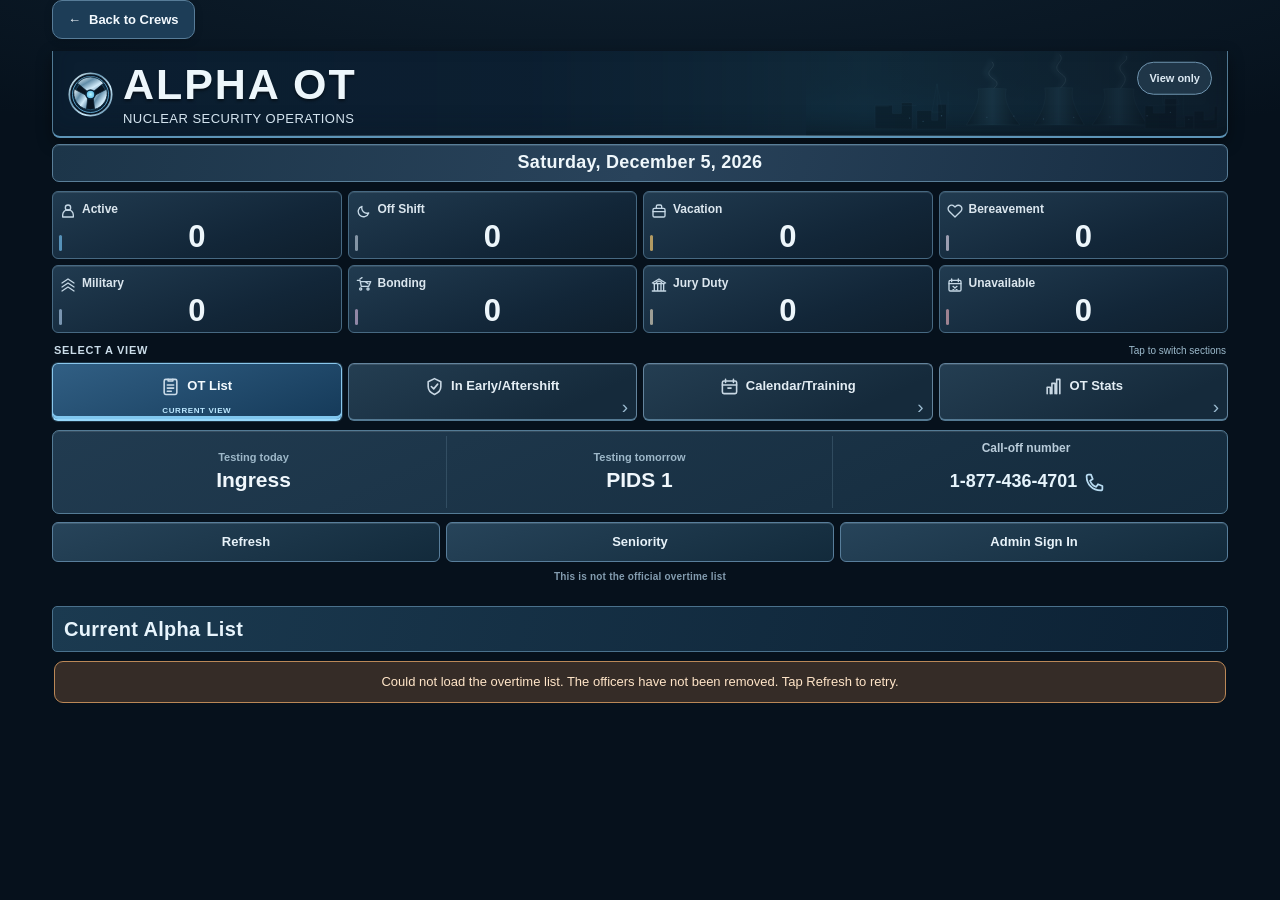
==== commit ccaedfbc: "Add admin-only Change Call Number editor without affecting OT or IEAS rotation" ====
--- a/index.html
+++ b/index.html
@@ -41,7 +41,8 @@
 .nameChangeRow{display:flex;justify-content:flex-end;margin-top:10px;padding-top:10px;border-top:1px solid var(--line)}
 .nameChangeRow button{min-height:34px;padding:6px 12px;font-size:12px;font-weight:650;background:transparent;border:1px solid var(--line);color:var(--muted);border-radius:7px}
 .nameChangeRow button:hover,.nameChangeRow button:focus-visible{background:var(--raised,#f3f6fa);color:var(--text)}
-#renameDlg .row{margin-top:18px}
+#renameDlg .row,#callNumberDlg .row{margin-top:18px}
+.nameChangeRow{gap:8px;flex-wrap:wrap}
 
 
 /* Vacation scheduling: consistent with the dark OT editing surface */
@@ -121,6 +122,13 @@
 <label for="renameInput">New name</label><input id="renameInput" type="text" maxlength="80" autocomplete="off" spellcheck="false" onkeydown="if(event.key==='Enter'){event.preventDefault();saveOfficerName()}">
 <div id="renameFeedback" class="error" role="status" aria-live="polite"></div>
 <div class="row"><button type="button" class="blue" id="renameSaveBtn" onclick="saveOfficerName()">Save Name</button><button type="button" class="dark" onclick="renameDlg.close()">Cancel</button></div>
+</div></dialog><dialog id="callNumberDlg" aria-labelledby="callNumberDlgTitle"><div class="modal">
+<h2 id="callNumberDlgTitle">Change Officer Call Number</h2>
+<p id="callNumberOfficer" class="help"></p>
+<label for="callNumberInput">Call number (1–9999)</label><input id="callNumberInput" type="number" min="1" max="9999" step="1" inputmode="numeric" placeholder="Leave blank to clear" onkeydown="if(event.key==='Enter'){event.preventDefault();saveOfficerCallNumber()}">
+<div class="help">This changes the officer's call number only. It will not move their OT or IE/AS position.</div>
+<div id="callNumberFeedback" class="error" role="status" aria-live="polite"></div>
+<div class="row"><button type="button" class="blue" id="callNumberSaveBtn" onclick="saveOfficerCallNumber()">Save Call Number</button><button type="button" class="dark" onclick="callNumberDlg.close()">Cancel</button></div>
 </div></dialog><div id="toast" class="toast"></div>
 <script>
 const APP_BUILD='20261112-switch-crews-v1';
@@ -280,7 +288,7 @@
 <div class="vacationEditorSection"><div class="vacationSectionTitle">Days to save</div><div id="vac-selected-${o.id}" class="vacationPills" aria-live="polite"><span class="vacationEmpty">No new days selected</span></div></div>
 <div class="vacationEditorSection existing"><div class="vacationSectionTitle">Already scheduled</div><div class="vacationPills">${Array.isArray(o.vacation_days)&&o.vacation_days.length?o.vacation_days.map(day=>`<span class="vacationPill">${esc(fmt(day))}<button type="button" title="Remove ${esc(day)} vacation day" aria-label="Remove ${esc(day)} vacation day" onclick="cancelVacationDay('${o.id}','${day}')">×</button></span>`).join(''):'<span class="vacationEmpty">No vacation days recorded</span>'}</div></div>
 <p class="vacationRuleNote">Admins can add past vacation dates (up to one year). A completed full 2- or 3-day work block creates one correctly dated Vacation Return drop automatically. Partial blocks never drop. Existing OT activity stays intact. Past dates require admin access and cannot be removed with the standard day-cancel button.</p>
-</div><div class="row"><button class="blue" onclick="apply('${o.id}')">Save</button><button class="dark" onclick="toggle('${o.id}',false)">Cancel</button></div>${role==='admin'?`<div class="nameChangeRow"><button type="button" onclick="openNameEditor('${o.id}')">Change Name</button></div>`:''}</div>`:''}`;list.appendChild(c)}ac.textContent=act.length;oc.textContent=off.length;vc.textContent=vac.length;refreshMode()}
+</div><div class="row"><button class="blue" onclick="apply('${o.id}')">Save</button><button class="dark" onclick="toggle('${o.id}',false)">Cancel</button></div>${role==='admin'?`<div class="nameChangeRow"><button type="button" onclick="openNameEditor('${o.id}')">Change Name</button><button type="button" onclick="openCallNumberEditor('${o.id}')">Change Call Number</button></div>`:''}</div>`:''}`;list.appendChild(c)}ac.textContent=act.length;oc.textContent=off.length;vc.textContent=vac.length;refreshMode()}
 function sameGroup(a,b){return a&&b&&a.crew===b.crew&&a.status===b.status}
 function validMove(i,j){let a=officers[i],b=officers[j];return sameGroup(a,b)&&officers.slice(Math.min(i,j),Math.max(i,j)+1).every(x=>sameGroup(a,x))}
 function moveStep(id,direction){if(role!=='admin'||reorderBusy||drag)return;let i=officers.findIndex(o=>o.id===id),j=i+direction;if(!validMove(i,j))return toast('Move within one crew and status section');saveMove(id,officers[j].id,direction<0?'before':'after')}
@@ -449,5 +457,52 @@
    renameFeedback.textContent='Could not rename officer: '+error.message;
  }finally{renameSaveBtn.disabled=false}
 }
+let callNumberOfficerId=null;
+const callNumberDlg=document.getElementById('callNumberDlg');
+const callNumberInput=document.getElementById('callNumberInput');
+const callNumberFeedback=document.getElementById('callNumberFeedback');
+const callNumberSaveBtn=document.getElementById('callNumberSaveBtn');
+callNumberDlg.addEventListener('close',()=>{callNumberOfficerId=null;callNumberFeedback.textContent='';callNumberSaveBtn.disabled=false});
+function openCallNumberEditor(id){
+ if(role!=='admin')return toast('Admin access required');
+ const officer=officers.find(o=>o.id===id);
+ if(!officer)return toast('Officer not found. Refresh the list.');
+ callNumberOfficerId=id;
+ document.getElementById('callNumberOfficer').textContent='Officer: '+officer.name+' | Current call number: '+(officer.call_number??'None');
+ callNumberInput.value=officer.call_number??'';
+ callNumberFeedback.textContent='';
+ callNumberSaveBtn.disabled=false;
+ callNumberDlg.showModal();
+ callNumberInput.focus();
+ callNumberInput.select();
+}
+async function saveOfficerCallNumber(){
+ if(role!=='admin'||!callNumberDlg.open||!callNumberOfficerId)return toast('Admin access required');
+ const officer=officers.find(o=>o.id===callNumberOfficerId);
+ if(!officer)return callNumberFeedback.textContent='Officer not found. Refresh the list.';
+ const raw=callNumberInput.value.trim();
+ if(raw!==''&&!/^[0-9]+$/.test(raw))return callNumberFeedback.textContent='Enter a whole number from 1 to 9999';
+ const next=raw===''?null:Number(raw);
+ if(next!==null&&(!Number.isInteger(next)||next<1||next>9999))
+   return callNumberFeedback.textContent='Call number must be between 1 and 9999';
+ if(next===(officer.call_number??null)){callNumberDlg.close();return toast('Call number is unchanged')}
+ if(next!==null&&officers.some(o=>o.id!==callNumberOfficerId&&Number(o.call_number)===next))
+   return callNumberFeedback.textContent='Another officer already has this call number on this crew';
+ callNumberSaveBtn.disabled=true;
+ callNumberFeedback.textContent='';
+ try{
+   const revision=officers[0]?.revision;
+   const result=await api('/rest/v1/rpc/alpha_change_call_number_auth',{
+     method:'POST',body:JSON.stringify({
+       p_officer_id:callNumberOfficerId,p_new_call_number:next,
+       p_expected_revision:revision==null?null:Number(revision)
+     })
+   });
+   callNumberDlg.close();
+   await loadAll();
+   toast(result?.unchanged?'Call number unchanged':'Officer call number updated');
+ }catch(error){callNumberFeedback.textContent='Could not change call number: '+error.message}
+ finally{callNumberSaveBtn.disabled=false}
+}
 function syncNewOfficerForm(){const transfer=newMode.value==='Transfer';newInitialOptions.classList.toggle('hidden',transfer);newTransferOptions.classList.toggle('hidden',!transfer);if(transfer){const previous=newPlacement.value;newPlacement.innerHTML=officers.filter(o=>o.status===newStatus.value).map(o=>`<option value="${esc(o.id)}">${esc(o.name)}${o.crew==='Power'?' (Power Crew)':''}</option>`).join('');if(Array.from(newPlacement.options).some(o=>o.value===previous))newPlacement.value=previous;}}function openNewOfficer(){if(role!=='admin')return toast('Admin access required');newName.value='';newStatus.value='Active';newMode.value='Initial';newEvent.value='Initial';newDate.value=today();newTransferEvent.value='Required OT';newTransferDate.value=today();newTransferCall.value='';newPlacementSide.value='after';syncNewOfficerForm();addDlg.showModal()}async function addOfficer(){if(role!=='admin')return toast('Admin access required');try{let name=newName.value.trim();if(!name)return toast('Enter the officer name');if(newMode.value==='Transfer'){if(!newTransferDate.value)return toast('Enter the previous qualifying event date');if(!newPlacement.value)return toast('Choose where to place this transfer');if(newTransferCall.value&&(!Number.isInteger(Number(newTransferCall.value))||Number(newTransferCall.value)<1||Number(newTransferCall.value)>9999))return toast('Enter a valid call number');const detail=await api('/rest/v1/rpc/alpha_add_transfer_auth',{method:'POST',body:JSON.stringify({p_name:name,p_status:newStatus.value,p_baseline_event_type:newTransferEvent.value,p_baseline_event_date:newTransferDate.value,p_anchor_id:newPlacement.value,p_placement:newPlacementSide.value,p_call_number:newTransferCall.value?Number(newTransferCall.value):null,p_expected_revision:officers[0]?.revision?Number(officers[0].revision):null})});addDlg.close();toast(name+' added as Transfer '+(detail.position==='after'?'below ':'above ')+detail.anchor);await loadAll();return;}if(!newDate.value)return toast('Enter the date added to the list');await api('/rest/v1/rpc/alpha_add_officer_auth',{method:'POST',body:JSON.stringify({p_name:name,p_status:newStatus.value,p_baseline_event_type:'Initial',p_baseline_event_date:newDate.value})});addDlg.close();toast(name+' added as Initial');await loadAll()}catch(e){toast(e.message)}}async function openAccess(){if(role!=='admin')return toast('Admin access required');accessMsg.textContent='';accessList.innerHTML='<div class="help">Loading accounts…</div>';accessDlg.showModal();try{let rows=await api('/rest/v1/profiles?select=id,email,role&order=created_at.asc');accessList.innerHTML='';if(!rows.length){accessList.innerHTML='<div class="help">No accounts yet.</div>';return}for(let p of rows){let wrap=document.createElement('div');wrap.style.cssText='background:#f8fafc;border:1px solid #dbe3ec;border-radius:9px;padding:12px';wrap.innerHTML=`<div style="font-weight:800;word-break:break-word">${esc(p.email||'No email')}</div><div style="display:flex;gap:8px;align-items:center;margin-top:9px"><select id="role-${p.id}" style="margin:0">${['viewer','editor','admin'].map(r=>`<option value="${r}" ${r===p.role?'selected':''}>${r[0].toUpperCase()+r.slice(1)}</option>`).join('')}</select><button class="blue" style="flex:0 0 auto" onclick="saveRole('${p.id}')">Save</button></div>`;accessList.appendChild(wrap)}}catch(e){accessMsg.textContent=e.message}}async function saveRole(id){if(role!=='admin')return toast('Admin access required');let next=document.getElementById('role-'+id).value;try{await api('/rest/v1/profiles?id=eq.'+encodeURIComponent(id),{method:'PATCH',headers:{'Prefer':'return=minimal'},body:JSON.stringify({role:next})});toast('Access updated');await loadRole();if(role==='admin')await openAccess();else accessDlg.close()}catch(e){toast(e.message)}}async function checkForAppUpdate(){try{let r=await fetch(location.pathname+'?buildcheck='+Date.now(),{cache:'no-store'});let txt=await r.text(),m=txt.match(/const APP_BUILD='([^']+)'/);if(m&&m[1]!==APP_BUILD){location.reload()}}catch(e){}}window.addEventListener('online',()=>{render();loadAll()});window.addEventListener('offline',render);document.addEventListener('visibilitychange',()=>{if(!document.hidden){checkForAppUpdate();if(session)loadRole()}});window.addEventListener('storage',e=>{if(e.key==='alpha_session'){let next;try{next=JSON.parse(e.newValue||'null')}catch{next=null}if(next?.access_token!==session?.access_token){clearHistory();session=next;loadRole().then(loadAll)}}});setInterval(()=>{if(session)loadRole()},30000);setInterval(checkForAppUpdate,60000);(async()=>{await loadRole();await loadAll()})();function autoRefreshList(){if(reorderBusy||drag||document.querySelector('.card.open')||document.querySelector('dialog[open]'))return;loadAll()}setInterval(autoRefreshList,30000);
 </script><script src="alpha-calendar-v4.js?v=20261112-ojt-v1"></script><script src="alpha-bulk-v1.js?v=20261111-vacation-days-bulk-v1"></script><script src="alpha-undo-v1.js?v=20261010-universal-undo-v1"></script><script src="alpha-call-numbers-v1.js?v=20261103-shared-ieas-numbers-v1"></script><script src="alpha-testing-rotation-v1.js?v=20261024-testing-today-tomorrow-v2"></script><script src="alpha-monthly-ot-summary-v1.js?v=20261028-stats-current-refresh-v1"></script><script src="alpha-ieas-v1.js?v=20261112-ojt-v1"></script><script src="alpha-ot-stats-v1.js?v=20261028-stats-v2"></script><script src="alpha-ot-worked-podium-v1.js?v=20261030-auto-days-from-ot-v1"></script><script src="alpha-command-v1.js?v=20261103-date-numbers-v8"></script><script src="alpha-executive-v1.js?v=20261104-clear-tabs-v2"></script><script src="alpha-bottom-nav-v1.js?v=20261104-floating-bottom-v1"></script><script src="braidwood-crews-nav-v1.js?v=20261112-crews-in-dock-v1"></script><script src="./alpha-switch-crews-v1.js?v=20261112-switch-crews-v1"></script></body></html>
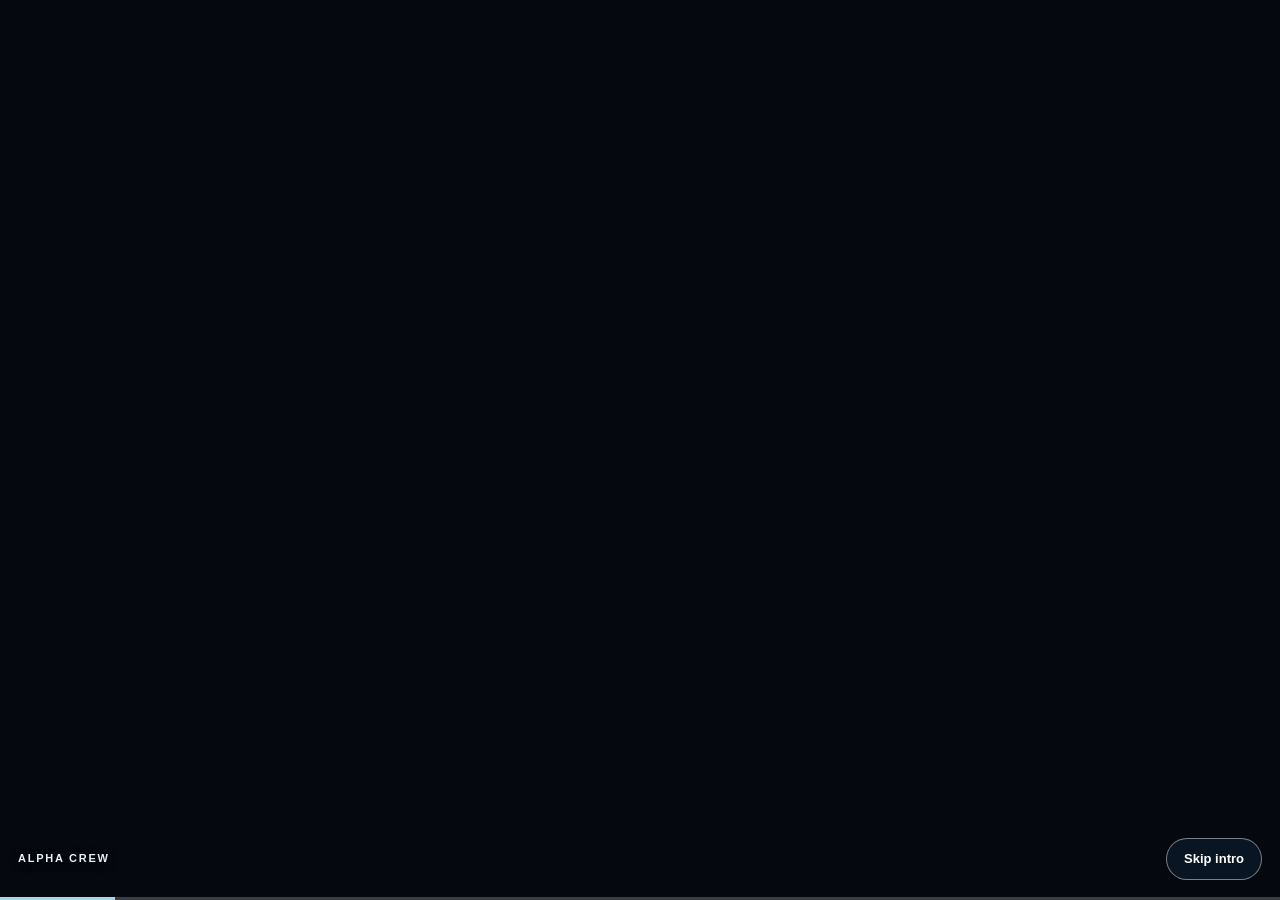
==== commit f43e26a8: "Use uploaded 15-second Alpha splash video filename" ====
--- a/index.html
+++ b/index.html
@@ -25,6 +25,18 @@
 header .head .sub{font-size:11px;letter-spacing:.055em;text-transform:uppercase;color:#98a9be;margin-top:5px}
 header .head #topMode{position:absolute;right:0;top:50%;transform:translateY(-50%)}
 @media(max-width:560px){header .head{display:flex;flex-direction:column;gap:9px;padding:0}header .head #topMode{position:static;transform:none;align-self:center}header .head .brandTitle{font-size:clamp(20px,5.2vw,25px)}}
+
+/* Alpha video intro; isolated from all OT controls and data. */
+#alphaSplash[hidden]{display:none!important}
+#alphaSplash{position:fixed;inset:0;z-index:9999;background:#05090f;display:grid;place-items:center;overflow:hidden;color:#fff}
+#alphaSplash video{position:absolute;inset:0;width:100%;height:100%;object-fit:contain;background:#05090f}
+#alphaSplash .alpha-splash-controls{position:absolute;bottom:calc(env(safe-area-inset-bottom,0px) + 20px);left:18px;right:18px;display:flex;align-items:center;gap:16px;justify-content:space-between;z-index:2}
+#alphaSplash .alpha-splash-label{font-size:11px;letter-spacing:.16em;font-weight:800;text-transform:uppercase;color:#e6eef7;text-shadow:0 2px 8px #000}
+#alphaSplashSkip{border:1px solid #ffffff75;background:#0d1c2caa;color:#fff;border-radius:999px;padding:9px 17px;min-height:42px;font-size:13px;font-weight:800}
+#alphaSplash .alpha-splash-track{position:absolute;bottom:0;left:0;right:0;height:3px;background:#ffffff36;z-index:2}
+#alphaSplashProgress{height:100%;width:0;background:#a7d6ed}
+#alphaSplash.alpha-splash-exit{opacity:0;pointer-events:none;transition:opacity .22s}
+body.alpha-splash-active{overflow:hidden}
 </style><link rel="stylesheet" href="alpha-dark-v1.css"><link rel="stylesheet" href="alpha-hub-v1.css?v=20261024-testing-today-tomorrow-v2"><link rel="stylesheet" href="alpha-ieas-v1.css?v=20261106-alpha-ieas-all-status-move-v2"><link rel="stylesheet" href="alpha-ot-stats-v1.css?v=20261028-stats-v1"><link rel="stylesheet" href="alpha-ot-worked-podium-v1.css?v=20261028-worked-ytd-admin-v2"><link rel="stylesheet" href="alpha-command-v1.css?v=20261104-no-ghost-edge-v11" data-alpha-command-theme><link rel="stylesheet" href="alpha-executive-v1.css?v=20261104-clear-tabs-v2" data-alpha-executive-theme><link rel="stylesheet" href="alpha-bottom-nav-v1.css?v=20261112-crews-in-dock-v1" data-alpha-bottom-nav-theme><style>
 .alpha-monthly-summary{margin:13px auto 0;padding:12px;border:1px solid var(--line);border-radius:11px;background:#0d141e45;max-width:620px}
 .alpha-monthly-summary-heading{text-align:center;display:flex;flex-direction:column;align-items:center;gap:3px}
@@ -89,7 +101,10 @@
 /* On phones the crew selector lives in the fixed five-item bottom dock.
    Keep the original top link for desktop only. */
 @media(max-width:700px){.app>header .crewHomeNav{display:none!important}}
-</style></head><body><div class="app"><header><nav class="crewHomeNav" aria-label="Return to Braidwood Security Overtime"><a class="crewHomeLink" href="braidwood/"><span aria-hidden="true">←</span> Back to Crews</a></nav><div class="head"><div class="title"><div class="brand"><h1 class="brandTitle">Alpha Crew Overtime</h1><div class="sub">Overtime rotation and crew scheduling</div></div></div><div id="topMode" class="pill">View only</div></div><section class="infoHub" aria-label="Alpha OT information hub">
+</style></head><body><div id="alphaSplash" hidden role="dialog" aria-label="Alpha Crew introduction" aria-modal="true">
+<video id="alphaSplashVideo" muted playsinline preload="auto" disablepictureinpicture controlslist="nodownload noremoteplayback"><source src="assets/video_1795236426737.mp4" type="video/mp4"></video>
+<div class="alpha-splash-controls"><span class="alpha-splash-label">Alpha Crew</span><button id="alphaSplashSkip" type="button" aria-label="Skip introduction">Skip intro</button></div>
+<div class="alpha-splash-track"><div id="alphaSplashProgress"></div></div></div><div class="app"><header><nav class="crewHomeNav" aria-label="Return to Braidwood Security Overtime"><a class="crewHomeLink" href="braidwood/"><span aria-hidden="true">←</span> Back to Crews</a></nav><div class="head"><div class="title"><div class="brand"><h1 class="brandTitle">Alpha Crew Overtime</h1><div class="sub">Overtime rotation and crew scheduling</div></div></div><div id="topMode" class="pill">View only</div></div><section class="infoHub" aria-label="Alpha OT information hub">
   <div class="hubHeading"><span id="alphaHubDate" class="hubDate" role="status" aria-live="off">Loading date…</span></div>
   <div class="hubGrid">
     <div class="hubTesting" role="group" aria-label="Today's testing">
@@ -505,4 +520,4 @@
  finally{callNumberSaveBtn.disabled=false}
 }
 function syncNewOfficerForm(){const transfer=newMode.value==='Transfer';newInitialOptions.classList.toggle('hidden',transfer);newTransferOptions.classList.toggle('hidden',!transfer);if(transfer){const previous=newPlacement.value;newPlacement.innerHTML=officers.filter(o=>o.status===newStatus.value).map(o=>`<option value="${esc(o.id)}">${esc(o.name)}${o.crew==='Power'?' (Power Crew)':''}</option>`).join('');if(Array.from(newPlacement.options).some(o=>o.value===previous))newPlacement.value=previous;}}function openNewOfficer(){if(role!=='admin')return toast('Admin access required');newName.value='';newStatus.value='Active';newMode.value='Initial';newEvent.value='Initial';newDate.value=today();newTransferEvent.value='Required OT';newTransferDate.value=today();newTransferCall.value='';newPlacementSide.value='after';syncNewOfficerForm();addDlg.showModal()}async function addOfficer(){if(role!=='admin')return toast('Admin access required');try{let name=newName.value.trim();if(!name)return toast('Enter the officer name');if(newMode.value==='Transfer'){if(!newTransferDate.value)return toast('Enter the previous qualifying event date');if(!newPlacement.value)return toast('Choose where to place this transfer');if(newTransferCall.value&&(!Number.isInteger(Number(newTransferCall.value))||Number(newTransferCall.value)<1||Number(newTransferCall.value)>9999))return toast('Enter a valid call number');const detail=await api('/rest/v1/rpc/alpha_add_transfer_auth',{method:'POST',body:JSON.stringify({p_name:name,p_status:newStatus.value,p_baseline_event_type:newTransferEvent.value,p_baseline_event_date:newTransferDate.value,p_anchor_id:newPlacement.value,p_placement:newPlacementSide.value,p_call_number:newTransferCall.value?Number(newTransferCall.value):null,p_expected_revision:officers[0]?.revision?Number(officers[0].revision):null})});addDlg.close();toast(name+' added as Transfer '+(detail.position==='after'?'below ':'above ')+detail.anchor);await loadAll();return;}if(!newDate.value)return toast('Enter the date added to the list');await api('/rest/v1/rpc/alpha_add_officer_auth',{method:'POST',body:JSON.stringify({p_name:name,p_status:newStatus.value,p_baseline_event_type:'Initial',p_baseline_event_date:newDate.value})});addDlg.close();toast(name+' added as Initial');await loadAll()}catch(e){toast(e.message)}}async function openAccess(){if(role!=='admin')return toast('Admin access required');accessMsg.textContent='';accessList.innerHTML='<div class="help">Loading accounts…</div>';accessDlg.showModal();try{let rows=await api('/rest/v1/profiles?select=id,email,role&order=created_at.asc');accessList.innerHTML='';if(!rows.length){accessList.innerHTML='<div class="help">No accounts yet.</div>';return}for(let p of rows){let wrap=document.createElement('div');wrap.style.cssText='background:#f8fafc;border:1px solid #dbe3ec;border-radius:9px;padding:12px';wrap.innerHTML=`<div style="font-weight:800;word-break:break-word">${esc(p.email||'No email')}</div><div style="display:flex;gap:8px;align-items:center;margin-top:9px"><select id="role-${p.id}" style="margin:0">${['viewer','editor','admin'].map(r=>`<option value="${r}" ${r===p.role?'selected':''}>${r[0].toUpperCase()+r.slice(1)}</option>`).join('')}</select><button class="blue" style="flex:0 0 auto" onclick="saveRole('${p.id}')">Save</button></div>`;accessList.appendChild(wrap)}}catch(e){accessMsg.textContent=e.message}}async function saveRole(id){if(role!=='admin')return toast('Admin access required');let next=document.getElementById('role-'+id).value;try{await api('/rest/v1/profiles?id=eq.'+encodeURIComponent(id),{method:'PATCH',headers:{'Prefer':'return=minimal'},body:JSON.stringify({role:next})});toast('Access updated');await loadRole();if(role==='admin')await openAccess();else accessDlg.close()}catch(e){toast(e.message)}}async function checkForAppUpdate(){try{let r=await fetch(location.pathname+'?buildcheck='+Date.now(),{cache:'no-store'});let txt=await r.text(),m=txt.match(/const APP_BUILD='([^']+)'/);if(m&&m[1]!==APP_BUILD){location.reload()}}catch(e){}}window.addEventListener('online',()=>{render();loadAll()});window.addEventListener('offline',render);document.addEventListener('visibilitychange',()=>{if(!document.hidden){checkForAppUpdate();if(session)loadRole()}});window.addEventListener('storage',e=>{if(e.key==='alpha_session'){let next;try{next=JSON.parse(e.newValue||'null')}catch{next=null}if(next?.access_token!==session?.access_token){clearHistory();session=next;loadRole().then(loadAll)}}});setInterval(()=>{if(session)loadRole()},30000);setInterval(checkForAppUpdate,60000);(async()=>{await loadRole();await loadAll()})();function autoRefreshList(){if(reorderBusy||drag||document.querySelector('.card.open')||document.querySelector('dialog[open]'))return;loadAll()}setInterval(autoRefreshList,30000);
-</script><script src="alpha-calendar-v4.js?v=20261112-ojt-v1"></script><script src="alpha-bulk-v1.js?v=20261111-vacation-days-bulk-v1"></script><script src="alpha-undo-v1.js?v=20261010-universal-undo-v1"></script><script src="alpha-call-numbers-v1.js?v=20261103-shared-ieas-numbers-v1"></script><script src="alpha-testing-rotation-v1.js?v=20261024-testing-today-tomorrow-v2"></script><script src="alpha-monthly-ot-summary-v1.js?v=20261028-stats-current-refresh-v1"></script><script src="alpha-ieas-v1.js?v=20261112-ojt-v1"></script><script src="alpha-ot-stats-v1.js?v=20261028-stats-v2"></script><script src="alpha-ot-worked-podium-v1.js?v=20261030-auto-days-from-ot-v1"></script><script src="alpha-command-v1.js?v=20261103-date-numbers-v8"></script><script src="alpha-executive-v1.js?v=20261104-clear-tabs-v2"></script><script src="alpha-bottom-nav-v1.js?v=20261104-floating-bottom-v1"></script><script src="braidwood-crews-nav-v1.js?v=20261112-crews-in-dock-v1"></script><script src="./alpha-switch-crews-v1.js?v=20261112-switch-crews-v1"></script></body></html>+</script><script src="alpha-calendar-v4.js?v=20261112-ojt-v1"></script><script src="alpha-bulk-v1.js?v=20261111-vacation-days-bulk-v1"></script><script src="alpha-undo-v1.js?v=20261010-universal-undo-v1"></script><script src="alpha-call-numbers-v1.js?v=20261103-shared-ieas-numbers-v1"></script><script src="alpha-testing-rotation-v1.js?v=20261024-testing-today-tomorrow-v2"></script><script src="alpha-monthly-ot-summary-v1.js?v=20261028-stats-current-refresh-v1"></script><script src="alpha-ieas-v1.js?v=20261112-ojt-v1"></script><script src="alpha-ot-stats-v1.js?v=20261028-stats-v2"></script><script src="alpha-ot-worked-podium-v1.js?v=20261030-auto-days-from-ot-v1"></script><script src="alpha-command-v1.js?v=20261103-date-numbers-v8"></script><script src="alpha-executive-v1.js?v=20261104-clear-tabs-v2"></script><script src="alpha-bottom-nav-v1.js?v=20261104-floating-bottom-v1"></script><script src="braidwood-crews-nav-v1.js?v=20261112-crews-in-dock-v1"></script><script src="./alpha-switch-crews-v1.js?v=20261112-switch-crews-v1"></script><script src="alpha-splash-v1.js?v=20261120-video-intro-v1"></script></body></html>
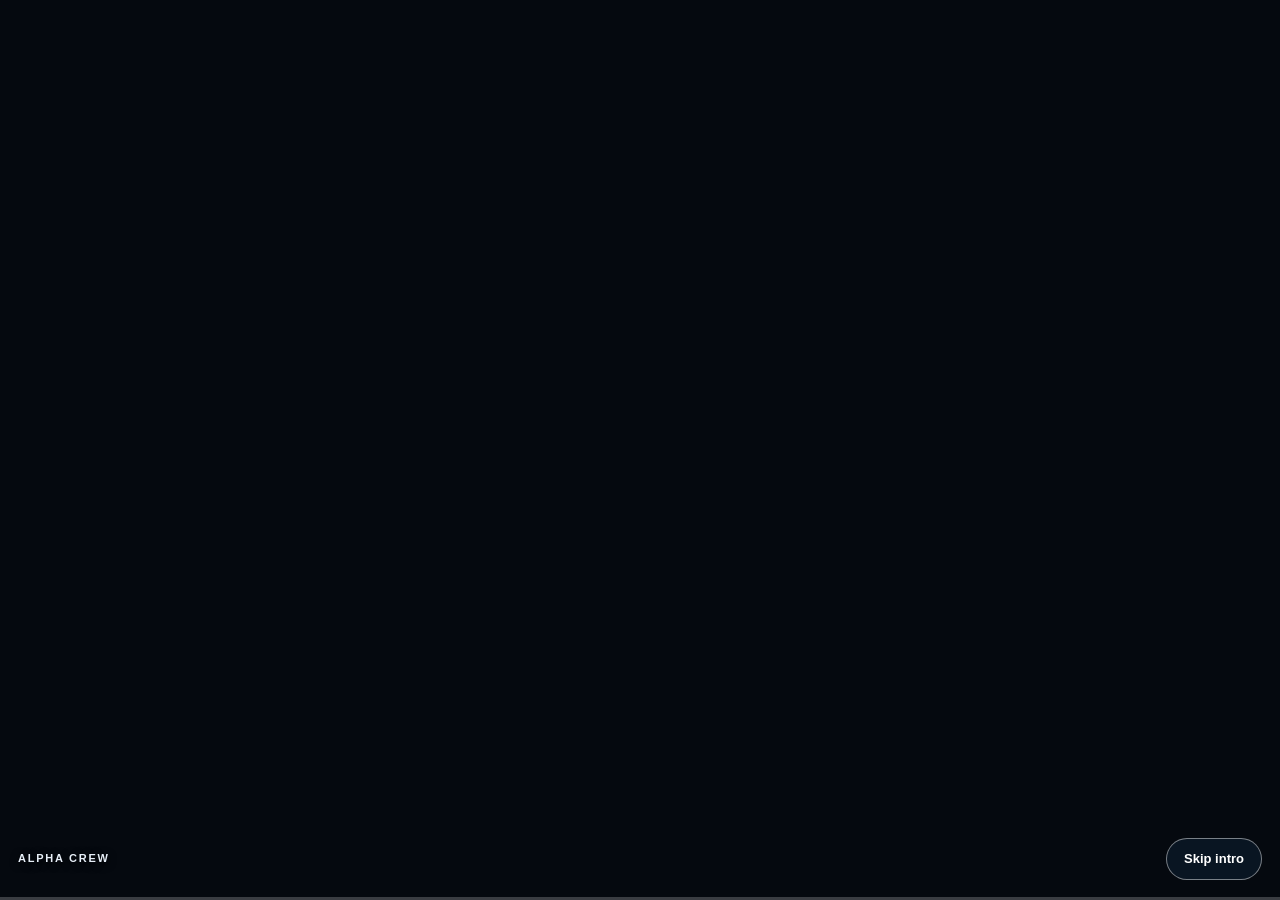
==== commit 6ec3eb58: "Refresh Alpha splash asset loading on iPhone and invalidate old cached app script" ====
--- a/index.html
+++ b/index.html
@@ -103,7 +103,7 @@
 @media(max-width:700px){.app>header .crewHomeNav{display:none!important}}
 </style></head><body><div id="alphaSplash" hidden role="dialog" aria-label="Alpha Crew introduction" aria-modal="true">
 <video id="alphaSplashVideo" muted playsinline preload="auto" disablepictureinpicture controlslist="nodownload noremoteplayback"><source src="assets/video_1795236426737.mp4" type="video/mp4"></video>
-<div class="alpha-splash-controls"><span class="alpha-splash-label">Alpha Crew</span><button id="alphaSplashSkip" type="button" aria-label="Skip introduction">Skip intro</button></div>
+<div class="alpha-splash-controls"><span class="alpha-splash-label" id="alphaSplashLabel">Alpha Crew</span><button id="alphaSplashSkip" type="button" aria-label="Skip introduction">Skip intro</button></div>
 <div class="alpha-splash-track"><div id="alphaSplashProgress"></div></div></div><div class="app"><header><nav class="crewHomeNav" aria-label="Return to Braidwood Security Overtime"><a class="crewHomeLink" href="braidwood/"><span aria-hidden="true">←</span> Back to Crews</a></nav><div class="head"><div class="title"><div class="brand"><h1 class="brandTitle">Alpha Crew Overtime</h1><div class="sub">Overtime rotation and crew scheduling</div></div></div><div id="topMode" class="pill">View only</div></div><section class="infoHub" aria-label="Alpha OT information hub">
   <div class="hubHeading"><span id="alphaHubDate" class="hubDate" role="status" aria-live="off">Loading date…</span></div>
   <div class="hubGrid">
@@ -146,7 +146,7 @@
 <div class="row"><button type="button" class="blue" id="callNumberSaveBtn" onclick="saveOfficerCallNumber()">Save Call Number</button><button type="button" class="dark" onclick="callNumberDlg.close()">Cancel</button></div>
 </div></dialog><div id="toast" class="toast"></div>
 <script>
-const APP_BUILD='20261112-switch-crews-v1';
+const APP_BUILD='20261121-alpha-splash-ios-v2';
 const OT_CREW='alpha';
 try{localStorage.removeItem('ot_block_target_'+OT_CREW)}catch{}
 let historyOfficerId=null,historyData=null,historyNonce=0;
@@ -520,4 +520,4 @@
  finally{callNumberSaveBtn.disabled=false}
 }
 function syncNewOfficerForm(){const transfer=newMode.value==='Transfer';newInitialOptions.classList.toggle('hidden',transfer);newTransferOptions.classList.toggle('hidden',!transfer);if(transfer){const previous=newPlacement.value;newPlacement.innerHTML=officers.filter(o=>o.status===newStatus.value).map(o=>`<option value="${esc(o.id)}">${esc(o.name)}${o.crew==='Power'?' (Power Crew)':''}</option>`).join('');if(Array.from(newPlacement.options).some(o=>o.value===previous))newPlacement.value=previous;}}function openNewOfficer(){if(role!=='admin')return toast('Admin access required');newName.value='';newStatus.value='Active';newMode.value='Initial';newEvent.value='Initial';newDate.value=today();newTransferEvent.value='Required OT';newTransferDate.value=today();newTransferCall.value='';newPlacementSide.value='after';syncNewOfficerForm();addDlg.showModal()}async function addOfficer(){if(role!=='admin')return toast('Admin access required');try{let name=newName.value.trim();if(!name)return toast('Enter the officer name');if(newMode.value==='Transfer'){if(!newTransferDate.value)return toast('Enter the previous qualifying event date');if(!newPlacement.value)return toast('Choose where to place this transfer');if(newTransferCall.value&&(!Number.isInteger(Number(newTransferCall.value))||Number(newTransferCall.value)<1||Number(newTransferCall.value)>9999))return toast('Enter a valid call number');const detail=await api('/rest/v1/rpc/alpha_add_transfer_auth',{method:'POST',body:JSON.stringify({p_name:name,p_status:newStatus.value,p_baseline_event_type:newTransferEvent.value,p_baseline_event_date:newTransferDate.value,p_anchor_id:newPlacement.value,p_placement:newPlacementSide.value,p_call_number:newTransferCall.value?Number(newTransferCall.value):null,p_expected_revision:officers[0]?.revision?Number(officers[0].revision):null})});addDlg.close();toast(name+' added as Transfer '+(detail.position==='after'?'below ':'above ')+detail.anchor);await loadAll();return;}if(!newDate.value)return toast('Enter the date added to the list');await api('/rest/v1/rpc/alpha_add_officer_auth',{method:'POST',body:JSON.stringify({p_name:name,p_status:newStatus.value,p_baseline_event_type:'Initial',p_baseline_event_date:newDate.value})});addDlg.close();toast(name+' added as Initial');await loadAll()}catch(e){toast(e.message)}}async function openAccess(){if(role!=='admin')return toast('Admin access required');accessMsg.textContent='';accessList.innerHTML='<div class="help">Loading accounts…</div>';accessDlg.showModal();try{let rows=await api('/rest/v1/profiles?select=id,email,role&order=created_at.asc');accessList.innerHTML='';if(!rows.length){accessList.innerHTML='<div class="help">No accounts yet.</div>';return}for(let p of rows){let wrap=document.createElement('div');wrap.style.cssText='background:#f8fafc;border:1px solid #dbe3ec;border-radius:9px;padding:12px';wrap.innerHTML=`<div style="font-weight:800;word-break:break-word">${esc(p.email||'No email')}</div><div style="display:flex;gap:8px;align-items:center;margin-top:9px"><select id="role-${p.id}" style="margin:0">${['viewer','editor','admin'].map(r=>`<option value="${r}" ${r===p.role?'selected':''}>${r[0].toUpperCase()+r.slice(1)}</option>`).join('')}</select><button class="blue" style="flex:0 0 auto" onclick="saveRole('${p.id}')">Save</button></div>`;accessList.appendChild(wrap)}}catch(e){accessMsg.textContent=e.message}}async function saveRole(id){if(role!=='admin')return toast('Admin access required');let next=document.getElementById('role-'+id).value;try{await api('/rest/v1/profiles?id=eq.'+encodeURIComponent(id),{method:'PATCH',headers:{'Prefer':'return=minimal'},body:JSON.stringify({role:next})});toast('Access updated');await loadRole();if(role==='admin')await openAccess();else accessDlg.close()}catch(e){toast(e.message)}}async function checkForAppUpdate(){try{let r=await fetch(location.pathname+'?buildcheck='+Date.now(),{cache:'no-store'});let txt=await r.text(),m=txt.match(/const APP_BUILD='([^']+)'/);if(m&&m[1]!==APP_BUILD){location.reload()}}catch(e){}}window.addEventListener('online',()=>{render();loadAll()});window.addEventListener('offline',render);document.addEventListener('visibilitychange',()=>{if(!document.hidden){checkForAppUpdate();if(session)loadRole()}});window.addEventListener('storage',e=>{if(e.key==='alpha_session'){let next;try{next=JSON.parse(e.newValue||'null')}catch{next=null}if(next?.access_token!==session?.access_token){clearHistory();session=next;loadRole().then(loadAll)}}});setInterval(()=>{if(session)loadRole()},30000);setInterval(checkForAppUpdate,60000);(async()=>{await loadRole();await loadAll()})();function autoRefreshList(){if(reorderBusy||drag||document.querySelector('.card.open')||document.querySelector('dialog[open]'))return;loadAll()}setInterval(autoRefreshList,30000);
-</script><script src="alpha-calendar-v4.js?v=20261112-ojt-v1"></script><script src="alpha-bulk-v1.js?v=20261111-vacation-days-bulk-v1"></script><script src="alpha-undo-v1.js?v=20261010-universal-undo-v1"></script><script src="alpha-call-numbers-v1.js?v=20261103-shared-ieas-numbers-v1"></script><script src="alpha-testing-rotation-v1.js?v=20261024-testing-today-tomorrow-v2"></script><script src="alpha-monthly-ot-summary-v1.js?v=20261028-stats-current-refresh-v1"></script><script src="alpha-ieas-v1.js?v=20261112-ojt-v1"></script><script src="alpha-ot-stats-v1.js?v=20261028-stats-v2"></script><script src="alpha-ot-worked-podium-v1.js?v=20261030-auto-days-from-ot-v1"></script><script src="alpha-command-v1.js?v=20261103-date-numbers-v8"></script><script src="alpha-executive-v1.js?v=20261104-clear-tabs-v2"></script><script src="alpha-bottom-nav-v1.js?v=20261104-floating-bottom-v1"></script><script src="braidwood-crews-nav-v1.js?v=20261112-crews-in-dock-v1"></script><script src="./alpha-switch-crews-v1.js?v=20261112-switch-crews-v1"></script><script src="alpha-splash-v1.js?v=20261120-video-intro-v1"></script></body></html>+</script><script src="alpha-calendar-v4.js?v=20261112-ojt-v1"></script><script src="alpha-bulk-v1.js?v=20261111-vacation-days-bulk-v1"></script><script src="alpha-undo-v1.js?v=20261010-universal-undo-v1"></script><script src="alpha-call-numbers-v1.js?v=20261103-shared-ieas-numbers-v1"></script><script src="alpha-testing-rotation-v1.js?v=20261024-testing-today-tomorrow-v2"></script><script src="alpha-monthly-ot-summary-v1.js?v=20261028-stats-current-refresh-v1"></script><script src="alpha-ieas-v1.js?v=20261112-ojt-v1"></script><script src="alpha-ot-stats-v1.js?v=20261028-stats-v2"></script><script src="alpha-ot-worked-podium-v1.js?v=20261030-auto-days-from-ot-v1"></script><script src="alpha-command-v1.js?v=20261103-date-numbers-v8"></script><script src="alpha-executive-v1.js?v=20261104-clear-tabs-v2"></script><script src="alpha-bottom-nav-v1.js?v=20261104-floating-bottom-v1"></script><script src="braidwood-crews-nav-v1.js?v=20261112-crews-in-dock-v1"></script><script src="./alpha-switch-crews-v1.js?v=20261112-switch-crews-v1"></script><script src="alpha-splash-v1.js?v=20261121-ios-playback-fix-v2"></script></body></html>
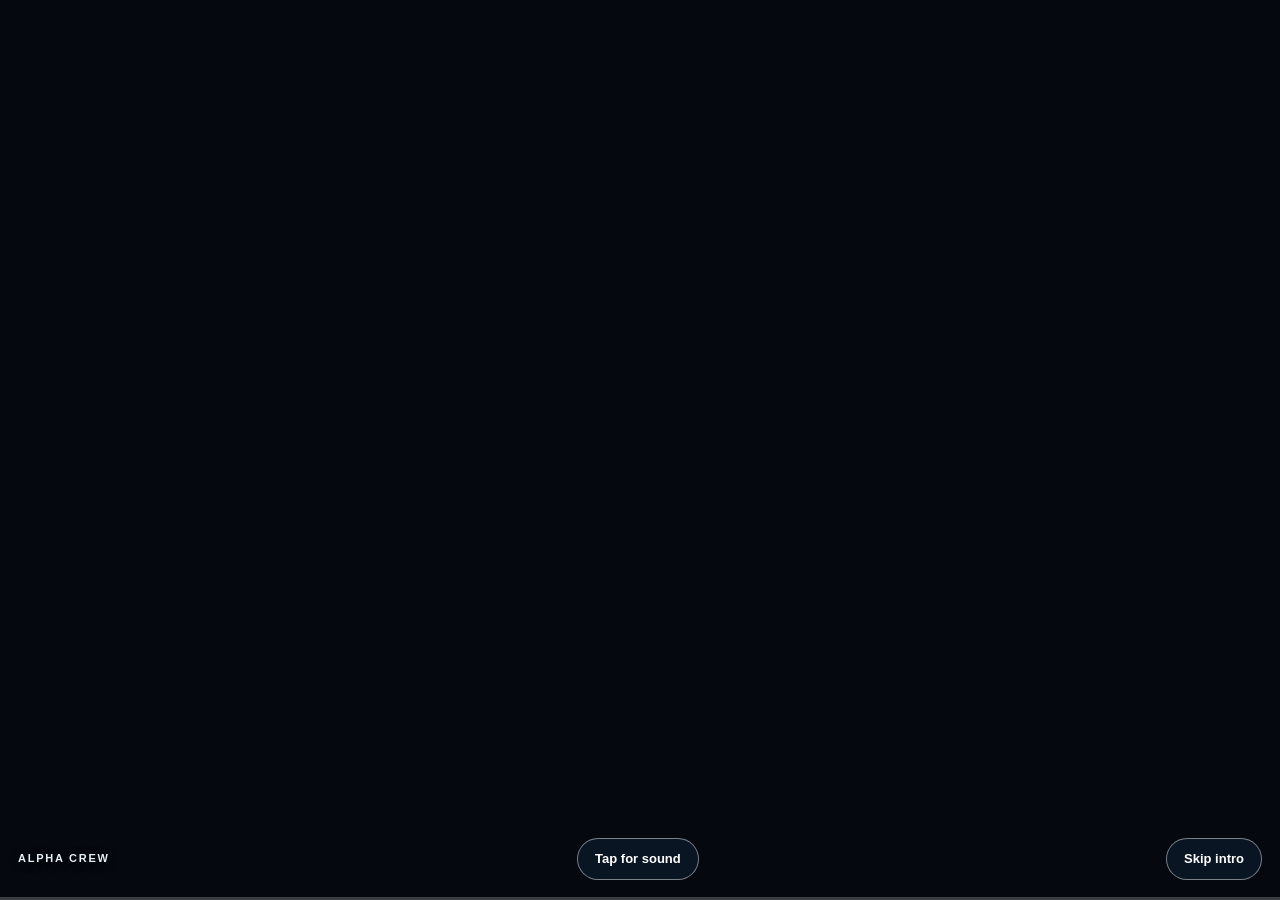
==== commit 228fdc4e: "Expose Tap for sound control in Alpha splash without changing existing URLs" ====
--- a/index.html
+++ b/index.html
@@ -32,7 +32,7 @@
 #alphaSplash video{position:absolute;inset:0;width:100%;height:100%;object-fit:contain;background:#05090f}
 #alphaSplash .alpha-splash-controls{position:absolute;bottom:calc(env(safe-area-inset-bottom,0px) + 20px);left:18px;right:18px;display:flex;align-items:center;gap:16px;justify-content:space-between;z-index:2}
 #alphaSplash .alpha-splash-label{font-size:11px;letter-spacing:.16em;font-weight:800;text-transform:uppercase;color:#e6eef7;text-shadow:0 2px 8px #000}
-#alphaSplashSkip{border:1px solid #ffffff75;background:#0d1c2caa;color:#fff;border-radius:999px;padding:9px 17px;min-height:42px;font-size:13px;font-weight:800}
+#alphaSplashSound{border:1px solid #ffffff75;background:#0d1c2caa;color:#fff;border-radius:999px;padding:9px 17px;min-height:42px;font-size:13px;font-weight:800}#alphaSplashSkip{border:1px solid #ffffff75;background:#0d1c2caa;color:#fff;border-radius:999px;padding:9px 17px;min-height:42px;font-size:13px;font-weight:800}
 #alphaSplash .alpha-splash-track{position:absolute;bottom:0;left:0;right:0;height:3px;background:#ffffff36;z-index:2}
 #alphaSplashProgress{height:100%;width:0;background:#a7d6ed}
 #alphaSplash.alpha-splash-exit{opacity:0;pointer-events:none;transition:opacity .22s}
@@ -102,8 +102,8 @@
    Keep the original top link for desktop only. */
 @media(max-width:700px){.app>header .crewHomeNav{display:none!important}}
 </style></head><body><div id="alphaSplash" hidden role="dialog" aria-label="Alpha Crew introduction" aria-modal="true">
-<video id="alphaSplashVideo" muted playsinline preload="auto" disablepictureinpicture controlslist="nodownload noremoteplayback"><source src="assets/video_1795236426737.mp4" type="video/mp4"></video>
-<div class="alpha-splash-controls"><span class="alpha-splash-label" id="alphaSplashLabel">Alpha Crew</span><button id="alphaSplashSkip" type="button" aria-label="Skip introduction">Skip intro</button></div>
+<video id="alphaSplashVideo" autoplay muted playsinline webkit-playsinline preload="auto" disablepictureinpicture controlslist="nodownload noremoteplayback"><source src="assets/video_1795236426737.mp4" type="video/mp4"></video>
+<div class="alpha-splash-controls"><span class="alpha-splash-label" id="alphaSplashLabel">Alpha Crew</span><button id="alphaSplashSound" type="button" aria-label="Enable intro sound">Tap for sound</button><button id="alphaSplashSkip" type="button" aria-label="Skip introduction">Skip intro</button></div>
 <div class="alpha-splash-track"><div id="alphaSplashProgress"></div></div></div><div class="app"><header><nav class="crewHomeNav" aria-label="Return to Braidwood Security Overtime"><a class="crewHomeLink" href="braidwood/"><span aria-hidden="true">←</span> Back to Crews</a></nav><div class="head"><div class="title"><div class="brand"><h1 class="brandTitle">Alpha Crew Overtime</h1><div class="sub">Overtime rotation and crew scheduling</div></div></div><div id="topMode" class="pill">View only</div></div><section class="infoHub" aria-label="Alpha OT information hub">
   <div class="hubHeading"><span id="alphaHubDate" class="hubDate" role="status" aria-live="off">Loading date…</span></div>
   <div class="hubGrid">
@@ -520,4 +520,4 @@
  finally{callNumberSaveBtn.disabled=false}
 }
 function syncNewOfficerForm(){const transfer=newMode.value==='Transfer';newInitialOptions.classList.toggle('hidden',transfer);newTransferOptions.classList.toggle('hidden',!transfer);if(transfer){const previous=newPlacement.value;newPlacement.innerHTML=officers.filter(o=>o.status===newStatus.value).map(o=>`<option value="${esc(o.id)}">${esc(o.name)}${o.crew==='Power'?' (Power Crew)':''}</option>`).join('');if(Array.from(newPlacement.options).some(o=>o.value===previous))newPlacement.value=previous;}}function openNewOfficer(){if(role!=='admin')return toast('Admin access required');newName.value='';newStatus.value='Active';newMode.value='Initial';newEvent.value='Initial';newDate.value=today();newTransferEvent.value='Required OT';newTransferDate.value=today();newTransferCall.value='';newPlacementSide.value='after';syncNewOfficerForm();addDlg.showModal()}async function addOfficer(){if(role!=='admin')return toast('Admin access required');try{let name=newName.value.trim();if(!name)return toast('Enter the officer name');if(newMode.value==='Transfer'){if(!newTransferDate.value)return toast('Enter the previous qualifying event date');if(!newPlacement.value)return toast('Choose where to place this transfer');if(newTransferCall.value&&(!Number.isInteger(Number(newTransferCall.value))||Number(newTransferCall.value)<1||Number(newTransferCall.value)>9999))return toast('Enter a valid call number');const detail=await api('/rest/v1/rpc/alpha_add_transfer_auth',{method:'POST',body:JSON.stringify({p_name:name,p_status:newStatus.value,p_baseline_event_type:newTransferEvent.value,p_baseline_event_date:newTransferDate.value,p_anchor_id:newPlacement.value,p_placement:newPlacementSide.value,p_call_number:newTransferCall.value?Number(newTransferCall.value):null,p_expected_revision:officers[0]?.revision?Number(officers[0].revision):null})});addDlg.close();toast(name+' added as Transfer '+(detail.position==='after'?'below ':'above ')+detail.anchor);await loadAll();return;}if(!newDate.value)return toast('Enter the date added to the list');await api('/rest/v1/rpc/alpha_add_officer_auth',{method:'POST',body:JSON.stringify({p_name:name,p_status:newStatus.value,p_baseline_event_type:'Initial',p_baseline_event_date:newDate.value})});addDlg.close();toast(name+' added as Initial');await loadAll()}catch(e){toast(e.message)}}async function openAccess(){if(role!=='admin')return toast('Admin access required');accessMsg.textContent='';accessList.innerHTML='<div class="help">Loading accounts…</div>';accessDlg.showModal();try{let rows=await api('/rest/v1/profiles?select=id,email,role&order=created_at.asc');accessList.innerHTML='';if(!rows.length){accessList.innerHTML='<div class="help">No accounts yet.</div>';return}for(let p of rows){let wrap=document.createElement('div');wrap.style.cssText='background:#f8fafc;border:1px solid #dbe3ec;border-radius:9px;padding:12px';wrap.innerHTML=`<div style="font-weight:800;word-break:break-word">${esc(p.email||'No email')}</div><div style="display:flex;gap:8px;align-items:center;margin-top:9px"><select id="role-${p.id}" style="margin:0">${['viewer','editor','admin'].map(r=>`<option value="${r}" ${r===p.role?'selected':''}>${r[0].toUpperCase()+r.slice(1)}</option>`).join('')}</select><button class="blue" style="flex:0 0 auto" onclick="saveRole('${p.id}')">Save</button></div>`;accessList.appendChild(wrap)}}catch(e){accessMsg.textContent=e.message}}async function saveRole(id){if(role!=='admin')return toast('Admin access required');let next=document.getElementById('role-'+id).value;try{await api('/rest/v1/profiles?id=eq.'+encodeURIComponent(id),{method:'PATCH',headers:{'Prefer':'return=minimal'},body:JSON.stringify({role:next})});toast('Access updated');await loadRole();if(role==='admin')await openAccess();else accessDlg.close()}catch(e){toast(e.message)}}async function checkForAppUpdate(){try{let r=await fetch(location.pathname+'?buildcheck='+Date.now(),{cache:'no-store'});let txt=await r.text(),m=txt.match(/const APP_BUILD='([^']+)'/);if(m&&m[1]!==APP_BUILD){location.reload()}}catch(e){}}window.addEventListener('online',()=>{render();loadAll()});window.addEventListener('offline',render);document.addEventListener('visibilitychange',()=>{if(!document.hidden){checkForAppUpdate();if(session)loadRole()}});window.addEventListener('storage',e=>{if(e.key==='alpha_session'){let next;try{next=JSON.parse(e.newValue||'null')}catch{next=null}if(next?.access_token!==session?.access_token){clearHistory();session=next;loadRole().then(loadAll)}}});setInterval(()=>{if(session)loadRole()},30000);setInterval(checkForAppUpdate,60000);(async()=>{await loadRole();await loadAll()})();function autoRefreshList(){if(reorderBusy||drag||document.querySelector('.card.open')||document.querySelector('dialog[open]'))return;loadAll()}setInterval(autoRefreshList,30000);
-</script><script src="alpha-calendar-v4.js?v=20261112-ojt-v1"></script><script src="alpha-bulk-v1.js?v=20261111-vacation-days-bulk-v1"></script><script src="alpha-undo-v1.js?v=20261010-universal-undo-v1"></script><script src="alpha-call-numbers-v1.js?v=20261103-shared-ieas-numbers-v1"></script><script src="alpha-testing-rotation-v1.js?v=20261024-testing-today-tomorrow-v2"></script><script src="alpha-monthly-ot-summary-v1.js?v=20261028-stats-current-refresh-v1"></script><script src="alpha-ieas-v1.js?v=20261112-ojt-v1"></script><script src="alpha-ot-stats-v1.js?v=20261028-stats-v2"></script><script src="alpha-ot-worked-podium-v1.js?v=20261030-auto-days-from-ot-v1"></script><script src="alpha-command-v1.js?v=20261103-date-numbers-v8"></script><script src="alpha-executive-v1.js?v=20261104-clear-tabs-v2"></script><script src="alpha-bottom-nav-v1.js?v=20261104-floating-bottom-v1"></script><script src="braidwood-crews-nav-v1.js?v=20261112-crews-in-dock-v1"></script><script src="./alpha-switch-crews-v1.js?v=20261112-switch-crews-v1"></script><script src="alpha-splash-v1.js?v=20261121-ios-playback-fix-v2"></script></body></html>+</script><script src="alpha-calendar-v4.js?v=20261112-ojt-v1"></script><script src="alpha-bulk-v1.js?v=20261111-vacation-days-bulk-v1"></script><script src="alpha-undo-v1.js?v=20261010-universal-undo-v1"></script><script src="alpha-call-numbers-v1.js?v=20261103-shared-ieas-numbers-v1"></script><script src="alpha-testing-rotation-v1.js?v=20261024-testing-today-tomorrow-v2"></script><script src="alpha-monthly-ot-summary-v1.js?v=20261028-stats-current-refresh-v1"></script><script src="alpha-ieas-v1.js?v=20261112-ojt-v1"></script><script src="alpha-ot-stats-v1.js?v=20261028-stats-v2"></script><script src="alpha-ot-worked-podium-v1.js?v=20261030-auto-days-from-ot-v1"></script><script src="alpha-command-v1.js?v=20261103-date-numbers-v8"></script><script src="alpha-executive-v1.js?v=20261104-clear-tabs-v2"></script><script src="alpha-bottom-nav-v1.js?v=20261104-floating-bottom-v1"></script><script src="braidwood-crews-nav-v1.js?v=20261112-crews-in-dock-v1"></script><script src="./alpha-switch-crews-v1.js?v=20261112-switch-crews-v1"></script><script src="alpha-splash-v1.js?v=20261121-sound-v4"></script></body></html>
